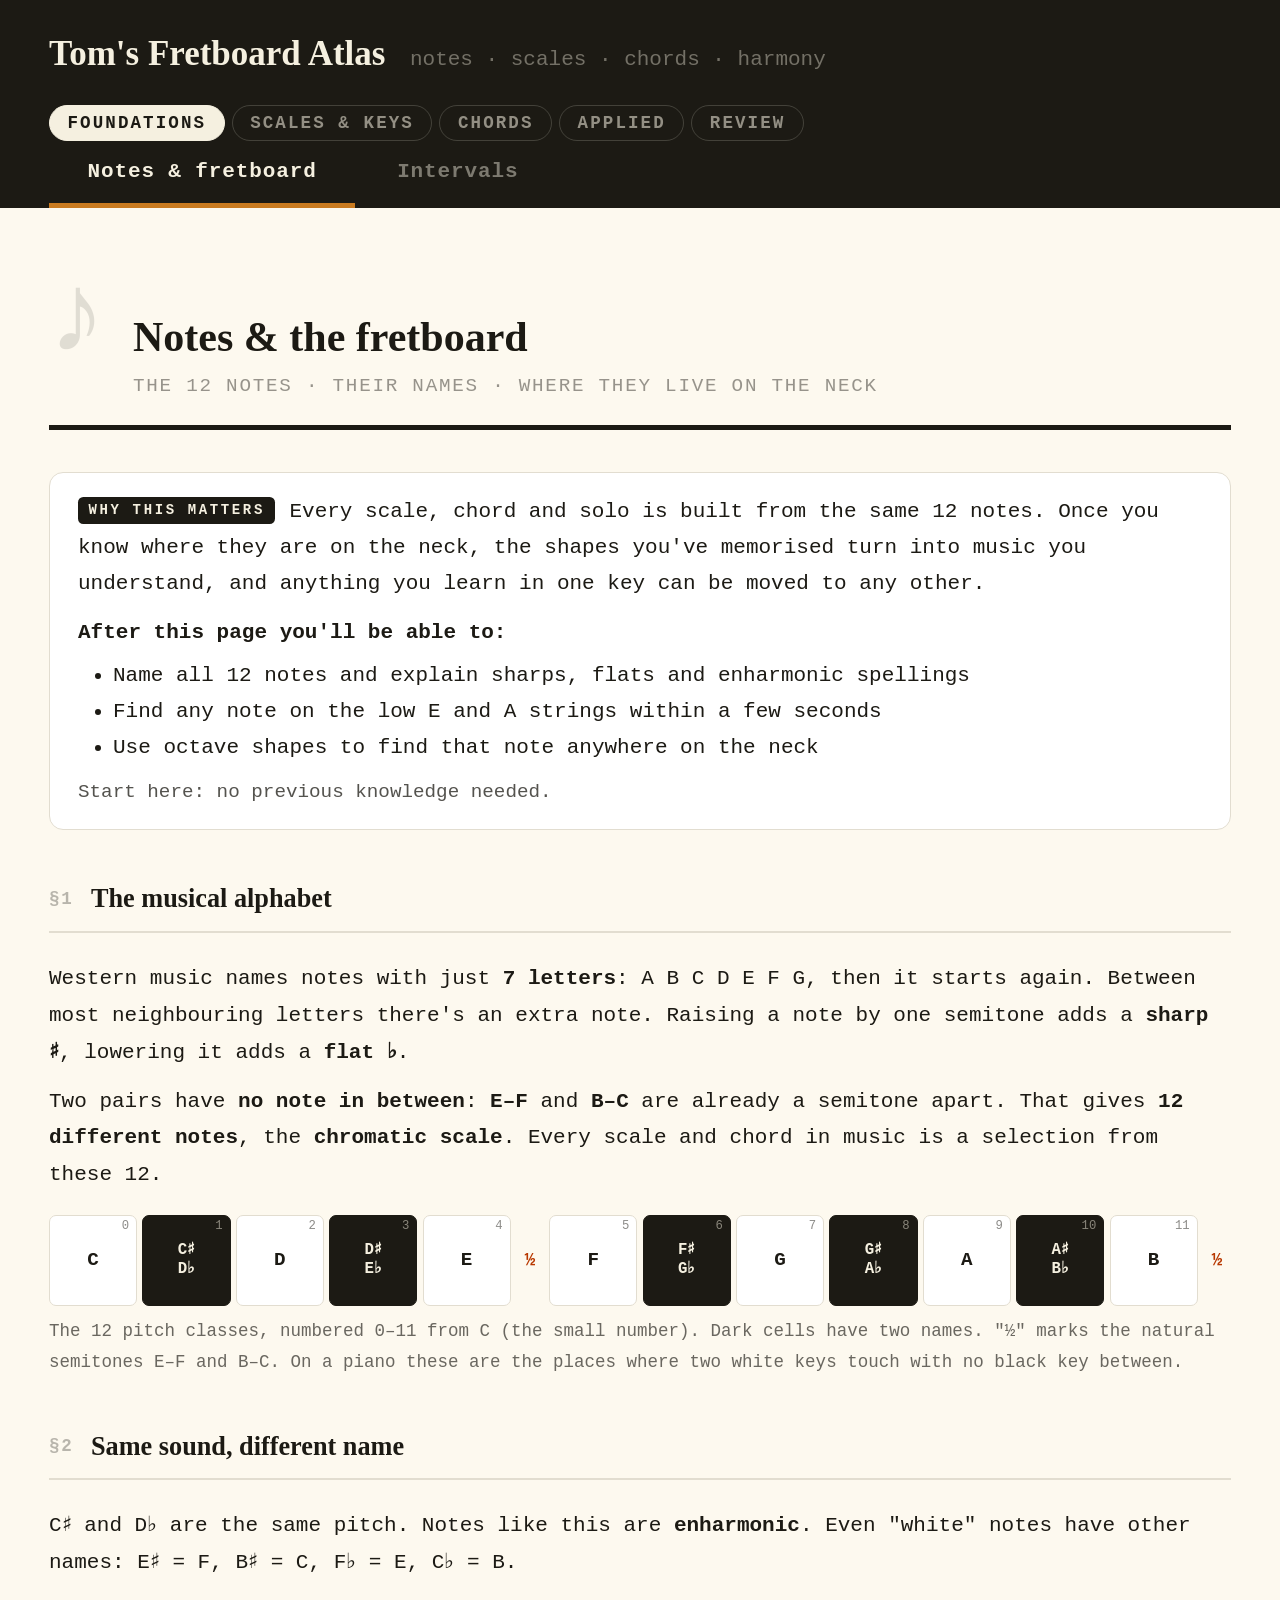
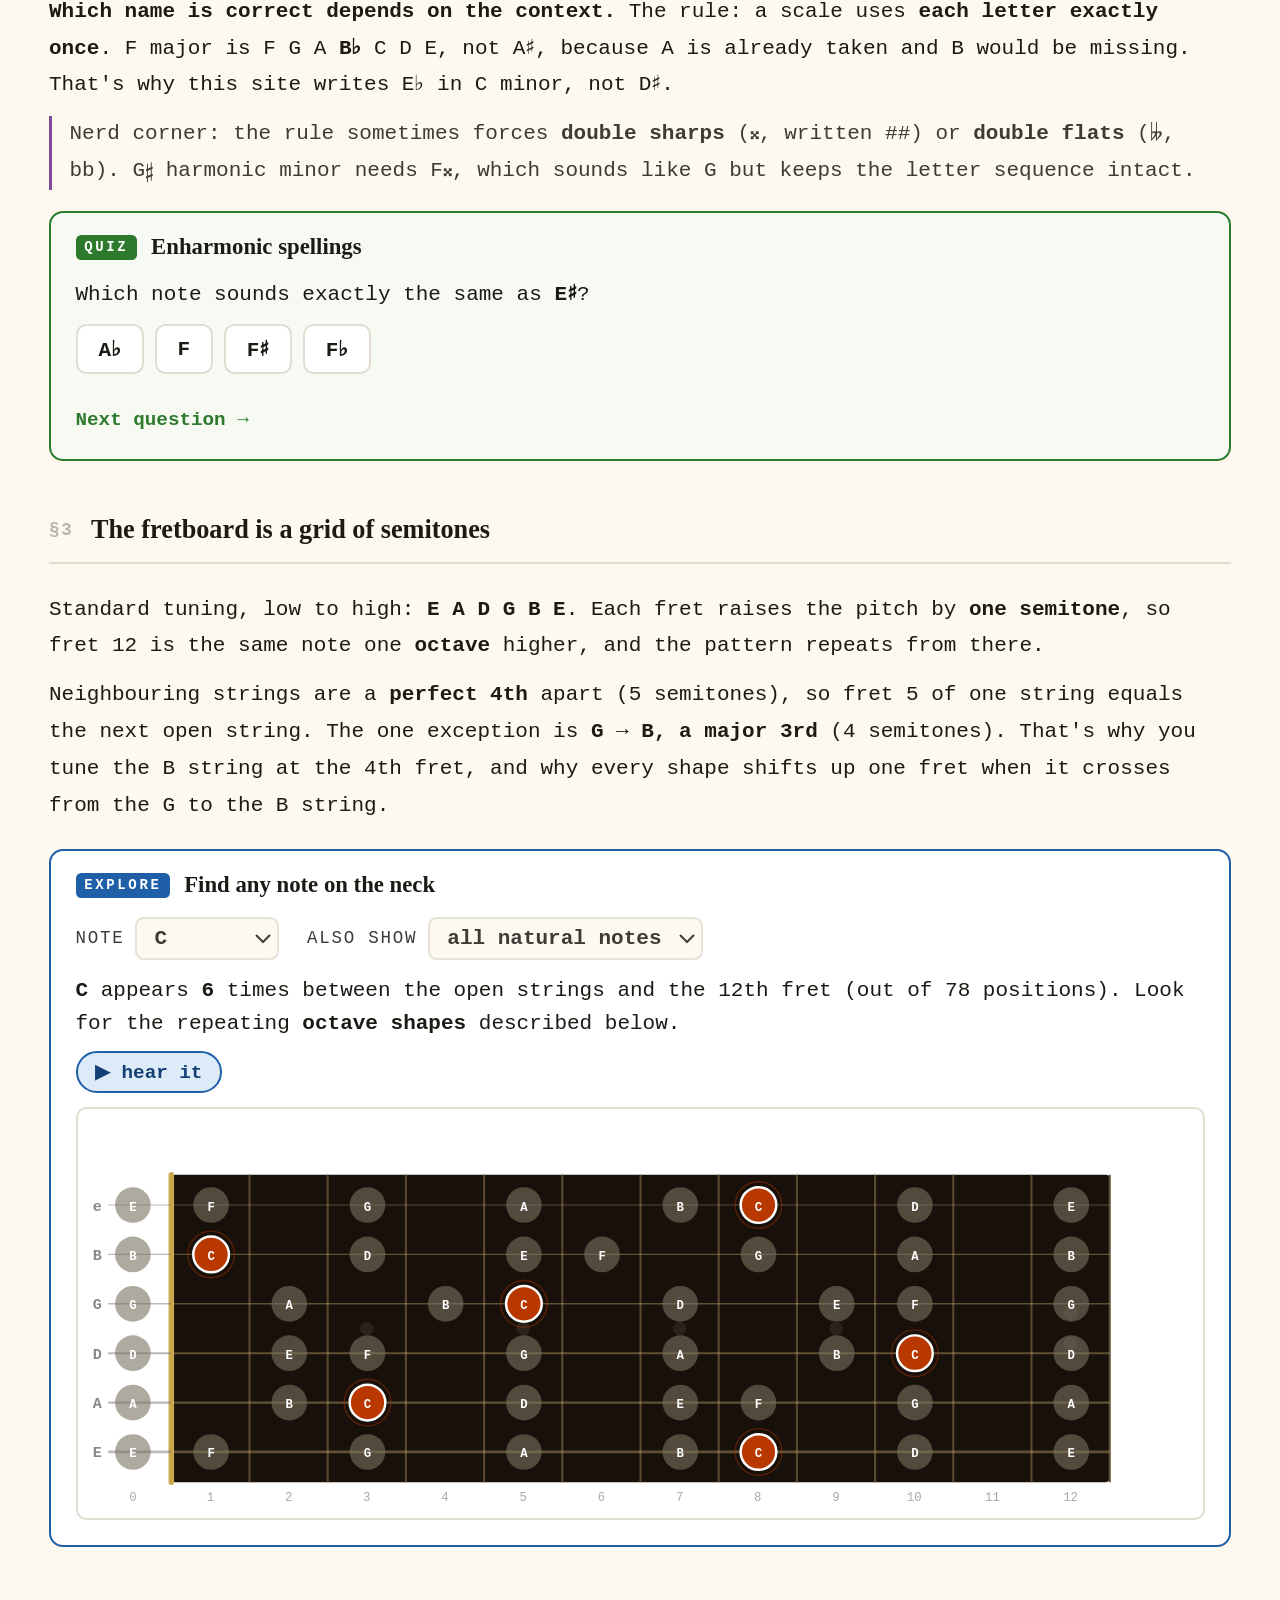
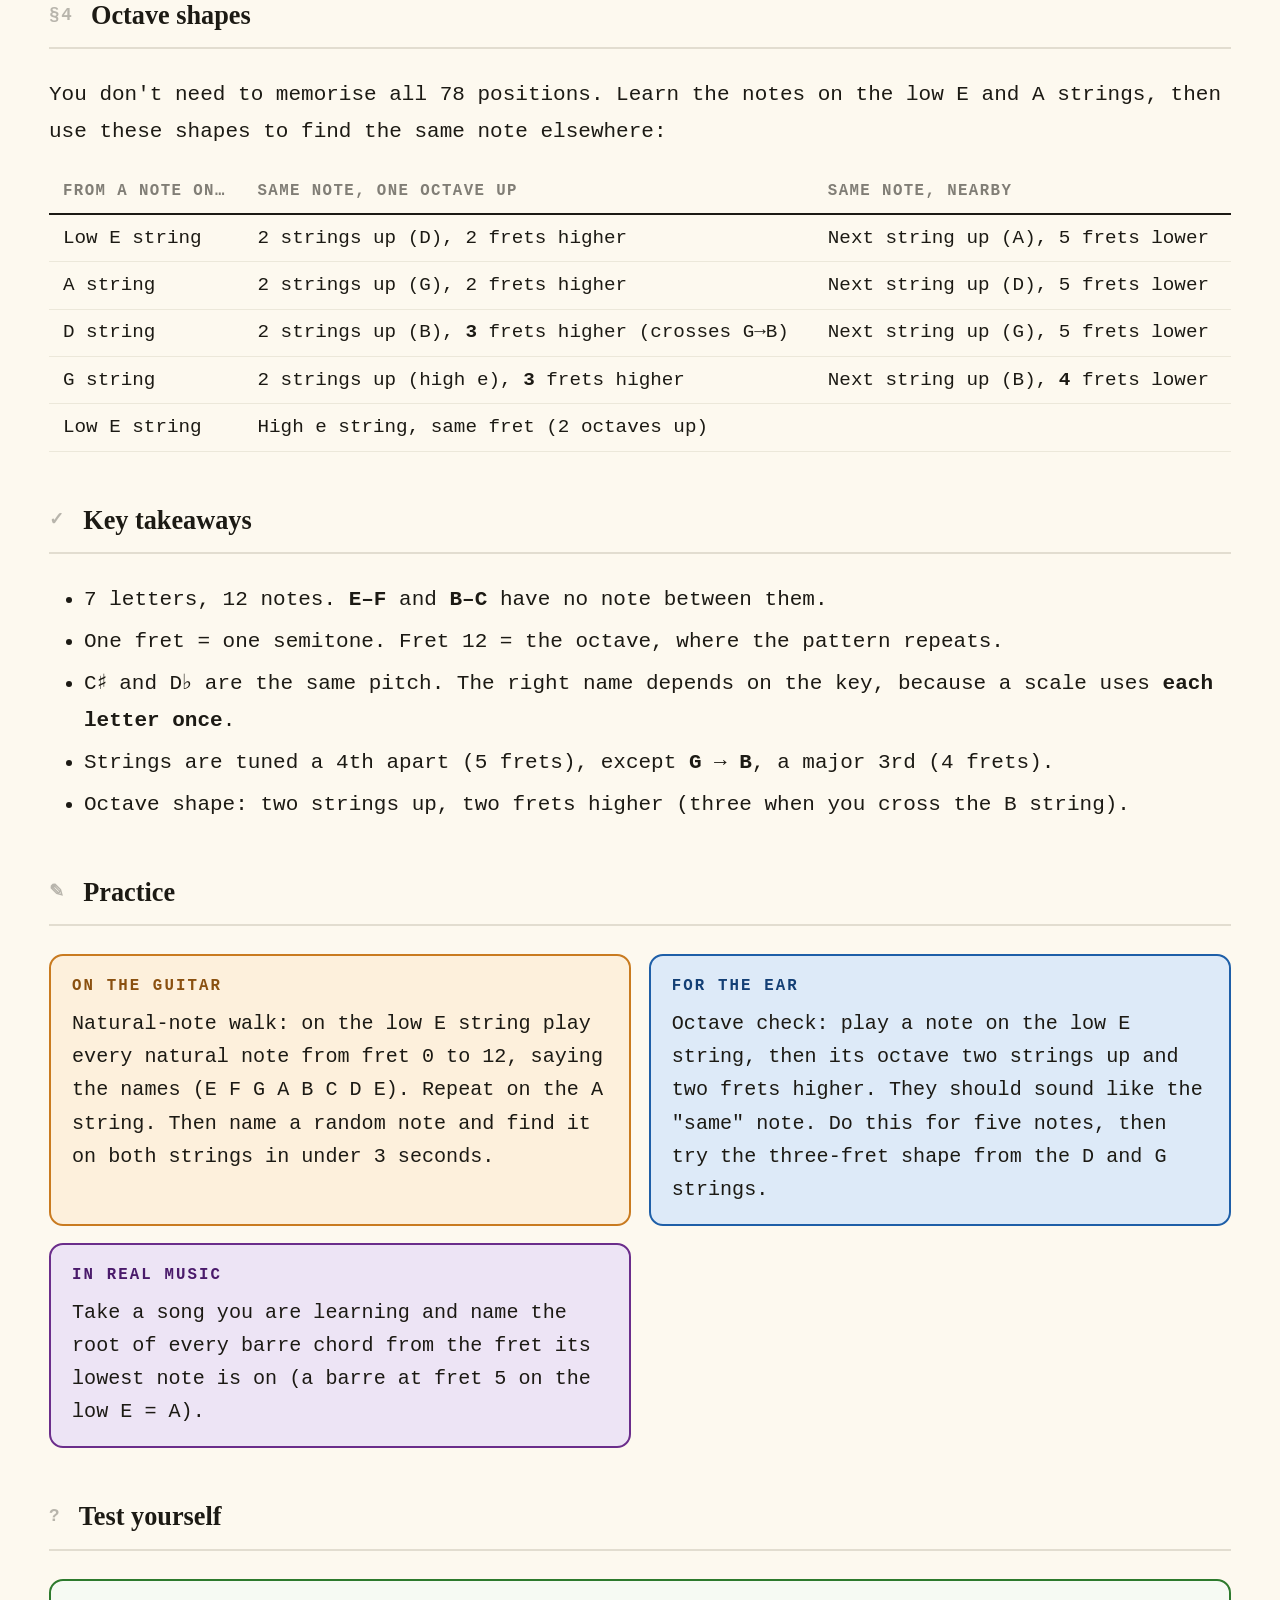
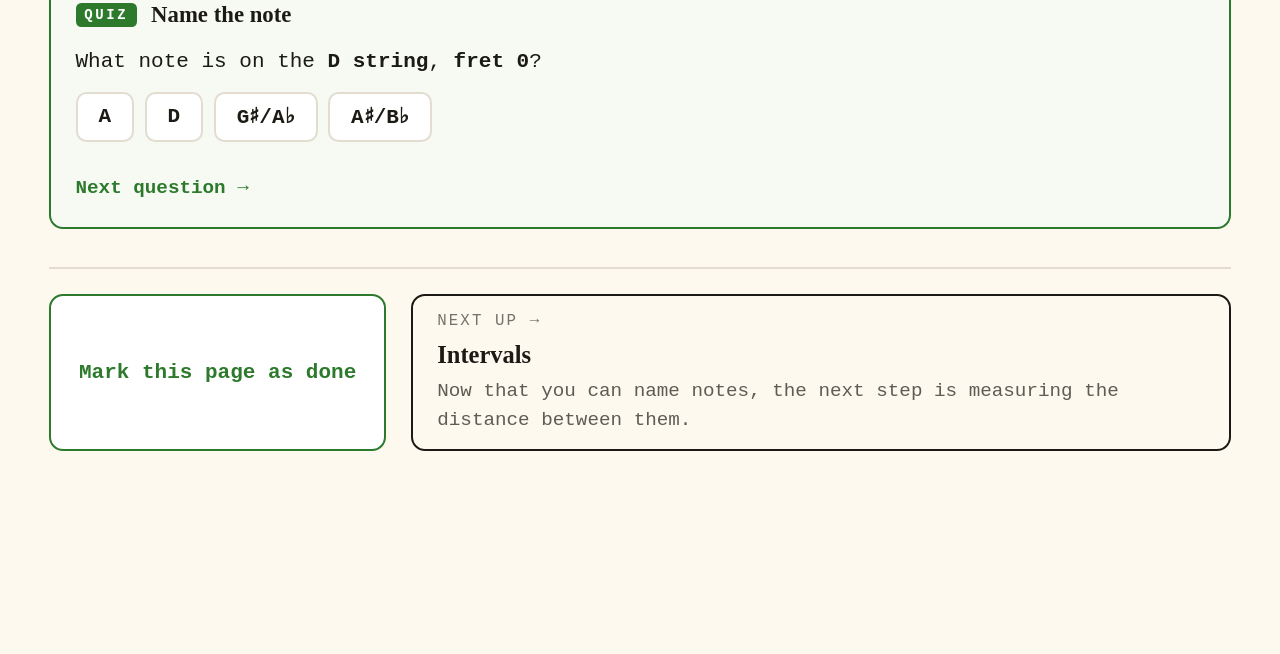
==== index.html @ a35d917b "Turn every page into a guided lesson with sound, practice and review - guide.js: each page opens wit" ====
<!DOCTYPE html>
<html lang="en">
<head>
<meta charset="UTF-8">
<meta name="viewport" content="width=device-width,initial-scale=1">
<title>Tom's Fretboard Atlas</title>
<!-- Bump ?v= on every change so browsers don't mix cached and new files -->
<link rel="stylesheet" href="styles.css?v=9">
</head>
<body>
<header class="site-header">
  <div class="header-top">
    <h1>Tom's Fretboard Atlas</h1>
    <span class="sub">notes · scales · chords · harmony</span>
  </div>
  <nav class="groups" id="groups"></nav>
  <nav class="tabs" id="tabs"></nav>
</header>
<div class="page" id="content"></div>

<script src="data.js?v=9"></script>
<script src="theory.js?v=9"></script>
<script src="learn.js?v=9"></script>
<script src="engine.js?v=9"></script>
<script src="audio.js?v=9"></script>
<script src="ui.js?v=9"></script>
<script src="guide.js?v=9"></script>
<script src="pages-foundations.js?v=9"></script>
<script src="pages-scales.js?v=9"></script>
<script src="pages-chords.js?v=9"></script>
<script src="review.js?v=9"></script>
<script src="app.js?v=9"></script>
</body>
</html>
---- styles.css ----
:root{
  --bg:#fdf9ef;--surface:#f7f2e3;--ink:#1c1a14;--ink2:#4a4639;
  --faint:#e2ddd0;--faint2:#ece8da;
  --pmaj:#c97b20;--pmaj-k:#8a5010;--pmaj-l:#fdf0dc;
  --pmin:#6b2d8b;--pmin-k:#4a1a6b;--pmin-l:#ede4f5;
  --pboth:#2d7a2d;
  --pblues:#1e5fa8;--pblues-k:#133f75;--pblues-l:#ddeaf8;
  --qmb:#dceaf7;--qmd:#9bbcd8;
  --qnb:#ede8f5;--qnd:#b9add4;
  --qdb:#fde8e8;--qdd:#d8a9a9;
}
*{box-sizing:border-box;margin:0;padding:0}
body{background:var(--bg);color:var(--ink);font-family:'Courier New',monospace;font-size:13px;line-height:1.5;zoom:1.75}
.site-header{background:var(--ink);color:#f5f0e0;padding:16px 28px 0;position:sticky;top:0;z-index:100}
.header-top{display:flex;align-items:baseline;gap:14px;margin-bottom:14px}
.site-header h1{font-family:Georgia,serif;font-size:20px;font-weight:700}
.site-header .sub{font-size:12px;opacity:0.4}
.tabs{display:flex;gap:2px;overflow-x:auto;scrollbar-width:none}
.tabs::-webkit-scrollbar{display:none}
.tab{background:none;border:none;color:rgba(245,240,224,0.45);font-family:'Courier New',monospace;font-size:12px;font-weight:700;letter-spacing:0.5px;padding:9px 22px 11px;cursor:pointer;border-bottom:3px solid transparent;transition:color 0.15s,border-color 0.15s;white-space:nowrap}
.tab:hover{color:rgba(245,240,224,0.8)}
.tab.active{color:#f5f0e0;border-bottom-color:#c97b20}
.page{max-width:960px;margin:0 auto;padding:0 28px 60px}

/* key section */
.key-section{margin-bottom:56px}
.key-banner{display:flex;align-items:baseline;gap:0;padding:28px 0 14px;border-bottom:3px solid var(--ink);margin-bottom:24px}
.key-letter{font-family:Georgia,serif;font-size:64px;font-weight:700;line-height:1;margin-right:16px;opacity:0.12;user-select:none}
.key-info{display:flex;flex-direction:column;gap:2px}
.key-name{font-family:Georgia,serif;font-size:24px;font-weight:700}
.key-sub{font-size:11px;opacity:0.45;letter-spacing:1px;text-transform:uppercase}

/* section headers */
.sh{display:flex;align-items:center;gap:10px;margin:28px 0 16px;padding-bottom:7px;border-bottom:1.5px solid var(--faint)}
.sh:first-of-type{margin-top:0}
.sn{font-size:10px;opacity:0.3;font-weight:700;letter-spacing:1px}
.st{font-family:Georgia,serif;font-size:15px;font-weight:700}
.sl{font-size:10px;letter-spacing:1.5px;text-transform:uppercase;opacity:0.42;margin-bottom:6px}
hr.dv{border:none;border-top:1px solid var(--faint);margin:18px 0}

/* scale row */
.srow{display:flex;align-items:center}
.sn2{width:54px;text-align:center}
.sn2 .dg{font-size:10px;color:#999;display:block;margin-bottom:2px}
.sn2 .nc{display:inline-flex;align-items:center;justify-content:center;width:36px;height:36px;border-radius:50%;font-size:12px;font-weight:700;border:2px solid var(--faint);background:var(--surface)}
.sc{flex:1;height:2px;background:var(--faint);position:relative;top:7px}
.irow{display:flex;margin-top:3px}
.ic{width:54px}.im{flex:1;text-align:center;font-size:10px;font-weight:700}
.im.t{color:#8b5e00}.im.s{color:#c44}

.qs{font-size:9px;opacity:0.6}

/* tertian */
.tt{width:100%;border-collapse:collapse;font-size:11px}
.tt th{font-size:9px;text-transform:uppercase;letter-spacing:1px;opacity:0.42;padding:3px 5px;text-align:center;border-bottom:1.5px solid var(--ink)}
.tt td{padding:4px 5px;text-align:center;border-bottom:1px solid var(--faint2);font-weight:700}
.tt .dc{font-size:9px;opacity:0.38;font-weight:400}.tt .rc{font-style:italic;font-size:9px;opacity:0.45;font-weight:400}
.tt .rm{background:rgba(26,82,145,0.06)}.tt .rn{background:rgba(92,45,139,0.04)}.tt .rd{background:rgba(139,26,26,0.04)}

/* cycle */
.cywrap{display:flex;justify-content:center;margin:4px 0}

/* chords */
.cgtitle{font-family:Georgia,serif;font-size:13px;font-weight:700;margin-bottom:8px;display:flex;align-items:center;gap:7px}
.cgtag{font-size:10px;opacity:0.42;font-style:italic}
.cpair{display:flex;gap:14px;flex-wrap:wrap}
.citem{text-align:center}
.citemsub{font-size:9px;opacity:0.36;margin-bottom:4px}

/* chord sheet: 7-column progression grid, scrolls sideways on narrow screens */
.prog-wrap{overflow-x:auto;padding-bottom:4px}
.prog-grid{display:grid;grid-template-columns:repeat(7,minmax(104px,1fr));gap:10px;min-width:778px}
.prog-empty{display:flex;align-items:center;justify-content:center;border:1px dashed var(--faint);border-radius:6px;font-size:9px;opacity:0.45;min-height:120px}
.prog-arrow{text-align:center;font-size:9px;opacity:0.45;min-height:14px}

/* pentatonic overlay — colours match PENT_COL in engine.js */
.pent-btns{display:flex;gap:10px;margin-bottom:12px;flex-wrap:wrap}
.pent-btn{display:flex;align-items:center;gap:8px;padding:8px 16px;border:2px solid var(--pc);background:var(--pl);border-radius:6px;cursor:pointer;font-family:'Courier New',monospace;font-size:12px;font-weight:700;color:var(--pk);transition:opacity 0.15s}
.pent-btn[aria-pressed="false"]{opacity:0.35}
.pent-legend{display:flex;gap:18px;margin-bottom:10px;font-size:11px;flex-wrap:wrap}
.pent-legend>span{display:flex;align-items:center;gap:5px}
.pent-btns .sw,.pent-legend .sw{display:inline-block;width:12px;height:12px;border-radius:50%;background:var(--pc)}
.pent-btn.maj,.pent-legend .maj{--pc:var(--pmaj);--pl:var(--pmaj-l);--pk:var(--pmaj-k)}
.pent-btn.min,.pent-legend .min{--pc:var(--pmin);--pl:var(--pmin-l);--pk:var(--pmin-k)}
.pent-btn.both,.pent-legend .both{--pc:var(--pboth)}
.pent-btn.blues,.pent-legend .blues{--pc:var(--pblues);--pl:var(--pblues-l);--pk:var(--pblues-k)}
.fb-wrap{border:1.5px solid var(--faint);border-radius:6px;overflow-x:auto}

/* comparison */
.ct{width:100%;border-collapse:collapse;font-size:11px}
.ct th{padding:5px 9px;text-align:left;border-bottom:1.5px solid var(--ink);font-size:9px;letter-spacing:0.5px;text-transform:uppercase;opacity:0.48}
.ct th:first-child{text-align:center;width:50px}
.ct td{padding:5px 9px;border-bottom:1px solid var(--faint2);vertical-align:middle}
.ct .cdeg{text-align:center;font-weight:700}
.insight{background:white;border-left:3px solid var(--ink);padding:10px 14px;border-radius:0 4px 4px 0;margin-top:12px}
.insight-t{font-weight:700;font-size:9px;letter-spacing:0.5px;text-transform:uppercase;opacity:0.42;margin-bottom:3px}
.insight-b{font-size:11px;opacity:0.68;line-height:1.7}
.legend{display:flex;gap:12px;flex-wrap:wrap;font-size:11px;padding-top:10px;border-top:1px solid var(--faint);margin-top:14px}
.li{display:flex;align-items:center;gap:3px}
.tir{display:flex;align-items:flex-start;margin-top:8px}
.tir .sp{flex:1}.tir .es{width:54px;flex-shrink:0}
.tri-slot{width:54px;flex-shrink:0;border:1.5px solid;border-radius:4px;padding:4px 2px 3px;text-align:center}
.tri-slot.maj{background:var(--qmb);border-color:var(--qmd)}.tri-slot.min{background:var(--qnb);border-color:var(--qnd)}.tri-slot.dim{background:var(--qdb);border-color:var(--qdd)}
.tri-slot .tn{font-size:10px;font-weight:700;margin-bottom:2px;line-height:1.2}
.tri-slot.maj .tn{color:#1a5291}.tri-slot.min .tn{color:#6b2d8b}.tri-slot.dim .tn{color:#8b1a1a}
.tri-slot .tns{font-size:8px;line-height:1.4;margin-bottom:2px}
.tri-slot .trm{font-size:8px;font-style:italic;opacity:0.5;border-top:1px solid rgba(0,0,0,0.09);padding-top:2px}
.tri-slot.maj .trm{color:#1a5291}.tri-slot.min .trm{color:#6b2d8b}.tri-slot.dim .trm{color:#8b1a1a}
.tick-row{display:flex;margin-top:0}
.tick{width:54px;flex-shrink:0;display:flex;justify-content:center}
.tick-line{width:1px;height:7px;background:var(--faint)}
.tick-sp{flex:1}
.theory-bottom{display:grid;grid-template-columns:1fr 190px;gap:22px;align-items:start;margin-top:4px}
@media(max-width:680px){.theory-bottom{grid-template-columns:1fr}}

/* "Learn" boxes next to each diagram on the Blues pages */
.learn{background:#fffdf6;border:1px solid var(--faint);border-left:3px solid var(--pmaj);border-radius:0 6px 6px 0;margin:10px 0 14px;max-width:760px}
.learn-h{padding:8px 12px 2px;font-family:Georgia,serif;font-size:12px;font-weight:700}
.learn-tag{display:inline-block;font-family:'Courier New',monospace;font-size:8px;letter-spacing:1.5px;text-transform:uppercase;background:var(--pmaj);color:white;border-radius:3px;padding:1px 5px;margin-right:8px;vertical-align:2px}
.learn-b{padding:0 14px 10px;font-size:11px;line-height:1.7;color:var(--ink2)}
.learn-b p{margin:6px 0}
.learn-b ul{margin:6px 0 6px 18px}
.learn-b code{background:var(--surface);padding:0 3px;border-radius:2px}
.learn-big{font-weight:700;letter-spacing:1px;color:var(--ink)}
.learn-try{background:var(--pmaj-l);border-radius:4px;padding:6px 10px}

/* scale + triad rows are fixed-width columns: scroll sideways inside the page if they don't fit */
.scale-wrap{overflow-x:auto}
.scale-inner{min-width:440px}

/* phones: smaller zoom, tighter gutters, header/tabs that fit */
@media(max-width:700px){
  body{zoom:1.2}
  .site-header{padding:12px 16px 0}
  .header-top{flex-wrap:wrap;gap:2px 10px;margin-bottom:8px}
  .site-header h1{font-size:18px}
  .tab{padding:8px 12px 10px}
  .page{padding:0 16px 48px}
  .key-letter{font-size:44px;margin-right:10px}
  .key-name{font-size:20px}
  .learn-b ul{margin-left:14px}
}

/* ── Navigation: group row + page row ───────────────────────────────────── */
.groups{display:flex;gap:4px;overflow-x:auto;scrollbar-width:none;margin-bottom:2px}
.groups::-webkit-scrollbar{display:none}
.group{background:none;border:1px solid rgba(245,240,224,0.18);color:rgba(245,240,224,0.55);font-family:'Courier New',monospace;font-size:10px;font-weight:700;letter-spacing:1.2px;text-transform:uppercase;padding:4px 10px;border-radius:12px;cursor:pointer;white-space:nowrap}
.group:hover{color:#f5f0e0}
.group.active{background:#f5f0e0;color:var(--ink);border-color:#f5f0e0}

/* ── Theory pages ───────────────────────────────────────────────────────── */
.prose{font-size:12px;line-height:1.75;max-width:780px;margin-bottom:12px}
.prose p{margin:7px 0}
.prose ul{margin:6px 0 6px 20px}
.prose li{margin:3px 0}
.prose .big,.big{font-weight:700;letter-spacing:1px;font-size:13px}
.prose .cap,.cap{font-size:10px;opacity:0.65;margin:6px 0}
.prose .nerd{border-left:2px solid var(--pmin);padding-left:10px;opacity:0.85}
.prose .callout{background:var(--pmin-l);border-radius:6px;padding:10px 14px}
.tbl-wrap{overflow-x:auto;margin:8px 0 16px}
table.ref{border-collapse:collapse;font-size:11px;min-width:100%}
table.ref th{text-align:left;font-size:9px;letter-spacing:0.8px;text-transform:uppercase;opacity:0.55;padding:5px 8px;border-bottom:1.5px solid var(--ink);white-space:nowrap}
table.ref td{padding:5px 8px;border-bottom:1px solid var(--faint2);vertical-align:top}
table.ref.vl tr.hot td{background:#fde8e0}
.chr-wrap{overflow-x:auto;margin:6px 0}
.chr-row{display:flex;gap:3px;min-width:560px}
.chr{flex:1;min-height:52px;border:1px solid var(--faint);border-radius:4px;background:white;display:flex;flex-direction:column;align-items:center;justify-content:center;font-size:11px;font-weight:700;text-align:center;line-height:1.2;position:relative}
.chr.blk{background:var(--ink);color:#f5f0e0;font-size:9px;border-color:var(--ink)}
.chr-pc{position:absolute;top:2px;right:4px;font-size:7px;font-weight:400;opacity:0.5}
.chr-gap{width:16px;display:flex;align-items:center;justify-content:center;font-size:10px;font-weight:700;color:#b83800}
.chips{display:flex;flex-wrap:wrap;gap:6px;margin:10px 0 4px}
.chip{display:flex;flex-direction:column;align-items:center;gap:2px}
.chip-n{display:inline-flex;align-items:center;justify-content:center;min-width:38px;height:38px;padding:0 6px;border-radius:19px;border:2px solid var(--faint);background:white;font-weight:700;font-size:12px}
.chip.hl .chip-n{box-shadow:0 0 0 3px #fde0cf}
.chip-u{font-size:9px;opacity:0.6}
.steps{display:flex;gap:6px;margin:2px 0 12px;padding-left:22px;flex-wrap:wrap}
.step{font-size:9px;font-weight:700;min-width:38px;text-align:center}
.step.w{color:#8b5e00}.step.h{color:#c44}.step.x{color:#6b2d8b}

/* explorers */
.explorer{border:1.5px solid var(--pblues);border-radius:8px;background:white;padding:10px 14px 14px;margin:14px 0 18px}
.ex-h{font-family:Georgia,serif;font-weight:700;font-size:13px;margin-bottom:8px}
.ex-tag{background:var(--pblues)}
.ex-ctls{display:flex;flex-wrap:wrap;gap:8px 16px;margin-bottom:8px}
.ctl{display:flex;align-items:center;gap:6px;font-size:10px;text-transform:uppercase;letter-spacing:1px;opacity:0.85}
.ctl select{font-family:'Courier New',monospace;font-size:12px;font-weight:700;padding:4px 6px;border:1.5px solid var(--faint);border-radius:5px;background:var(--bg);color:var(--ink)}
.ex-sum{font-size:12px;margin:6px 0 4px;line-height:1.6}
.ex-list{font-size:11px;line-height:1.7;margin:6px 0 8px 18px}
.ex-out .fb-wrap{margin-top:6px}
.dim{opacity:0.5;font-size:10px}
.cb-row{display:flex;flex-wrap:wrap;gap:18px;align-items:flex-start;margin:6px 0}
.cb-text{flex:1;min-width:220px;font-size:11px}
.func{text-align:center;font-size:9px;font-weight:700;letter-spacing:0.8px;text-transform:uppercase}
.arrow-big{align-self:center;font-size:26px;opacity:0.35}
.prog-seq{display:flex;flex-wrap:wrap;gap:6px;margin:8px 0 12px}
.ps{display:flex;flex-direction:column;align-items:center;border:1px solid var(--faint);border-radius:6px;padding:4px 10px;background:var(--bg);font-size:12px}
.ps span{font-size:9px;opacity:0.6;font-style:italic}
.cof-row{display:flex;flex-wrap:wrap;gap:18px;align-items:center}
.cof-wrap{flex:0 0 auto;width:min(340px,100%)}
.cof{width:100%;display:block}
.cof-info{flex:1;min-width:220px;font-size:11px;line-height:1.7}

/* quizzes */
.quiz{border:1.5px solid var(--pboth);border-radius:8px;padding:10px 14px 12px;margin:12px 0 16px;background:#f6faf3;max-width:780px}
.quiz-h{font-family:Georgia,serif;font-weight:700;font-size:13px;display:flex;align-items:center;gap:0}
.quiz-tag{background:var(--pboth)}
.quiz-score{margin-left:auto;font-family:'Courier New',monospace;font-size:11px;opacity:0.6}
.quiz-q{font-size:12px;margin:8px 0}
.quiz-opts{display:flex;flex-wrap:wrap;gap:6px}
.quiz-opt{font-family:'Courier New',monospace;font-size:12px;font-weight:700;padding:6px 12px;border:1.5px solid var(--faint);border-radius:6px;background:white;color:var(--ink);cursor:pointer}
.quiz-opt:hover:not(:disabled){border-color:var(--pboth)}
.quiz-opt.right{background:#dff0d8;border-color:var(--pboth)}
.quiz-opt.wrong{background:#f8dcd6;border-color:#c44}
.quiz-opt:disabled{cursor:default}
.quiz-fb{font-size:11px;margin:8px 0 4px;line-height:1.6;min-height:4px}
.quiz-next{font-family:'Courier New',monospace;font-size:11px;font-weight:700;border:none;background:none;color:var(--pboth);cursor:pointer;padding:4px 0}
@media(max-width:700px){.prose{font-size:11.5px}.explorer,.quiz{padding:10px}}
.ctl{min-width:0;max-width:100%}
.ctl select{min-width:0;max-width:100%}
@media(max-width:700px){.ctl{width:100%}.ctl select{flex:1}}

/* ── Sound ──────────────────────────────────────────────────────────────── */
.listen{display:flex;flex-wrap:wrap;gap:6px;margin:6px 0 8px}
.play{font-family:'Courier New',monospace;font-size:11px;font-weight:700;padding:4px 10px;border:1.5px solid var(--pblues);border-radius:14px;background:var(--pblues-l);color:var(--pblues-k);cursor:pointer;white-space:nowrap}
.play:hover{background:var(--pblues);color:white}
table.ref td .play{padding:2px 8px}
.quiz-q .play{margin:0 2px;vertical-align:1px}
.cd{display:flex;flex-direction:column;align-items:center;gap:2px}
.cd .play{padding:2px 10px;font-size:10px}

/* ── Guided path: intro, takeaways, practice, next ─────────────────────── */
.guide-intro{border:1px solid var(--faint);border-radius:8px;background:white;padding:12px 16px;margin:0 0 20px;max-width:820px;font-size:12px;line-height:1.7}
.gi-why{margin-bottom:8px}
.gi-tag,.from{display:inline-block;font-family:'Courier New',monospace;font-size:8px;font-weight:700;letter-spacing:1.5px;text-transform:uppercase;background:var(--ink);color:#f5f0e0;border-radius:3px;padding:1px 6px;margin-right:8px;vertical-align:2px}
.gi-goals ul{margin:4px 0 4px 20px}
.gi-builds{font-size:11px;opacity:0.75;margin-top:6px}
.guide-intro a,.from a{color:inherit}
.from{display:table;margin-bottom:6px;background:var(--faint);color:var(--ink)}
.takeaways{font-size:12px;line-height:1.75;max-width:780px;margin:0 0 6px 20px}
.takeaways li{margin:3px 0}
.practice{display:grid;grid-template-columns:repeat(auto-fit,minmax(220px,1fr));gap:10px;margin:4px 0 8px}
.pr{border-radius:8px;padding:10px 12px;font-size:11.5px;line-height:1.65;border:1.5px solid}
.pr-h{font-weight:700;font-size:9px;letter-spacing:1.2px;text-transform:uppercase;margin-bottom:4px}
.pr-guitar{background:var(--pmaj-l);border-color:var(--pmaj)} .pr-guitar .pr-h{color:var(--pmaj-k)}
.pr-ear{background:var(--pblues-l);border-color:var(--pblues)} .pr-ear .pr-h{color:var(--pblues-k)}
.pr-music{background:var(--pmin-l);border-color:var(--pmin)} .pr-music .pr-h{color:var(--pmin-k)}
.guide-end{display:flex;flex-wrap:wrap;gap:14px;align-items:stretch;margin:22px 0 8px;padding-top:14px;border-top:1.5px solid var(--faint)}
.done-btn,.reset-btn{font-family:'Courier New',monospace;font-size:12px;font-weight:700;padding:10px 16px;border:1.5px solid var(--pboth);border-radius:8px;background:white;color:var(--pboth);cursor:pointer}
.done-btn.is-done{background:var(--pboth);color:white}
.reset-btn{border-color:#c44;color:#c44;padding:5px 10px;font-size:10px}
.next-link{flex:1;min-width:220px;display:flex;flex-direction:column;gap:2px;text-decoration:none;color:var(--ink);border:1.5px solid var(--ink);border-radius:8px;padding:8px 14px}
.next-link span{font-size:9px;letter-spacing:1.2px;text-transform:uppercase;opacity:0.6}
.next-link b{font-family:Georgia,serif;font-size:14px}
.next-link small{font-size:11px;opacity:0.7}
.next-link:hover{background:var(--surface)}
.gcount{font-size:9px;opacity:0.75;margin-left:4px}
.tick{color:var(--pboth)}
.tab.active .tick{color:#9fd49f}
.bar{display:inline-block;width:70px;height:7px;background:var(--faint);border-radius:4px;vertical-align:1px;margin-right:4px;overflow:hidden}
.bar span{display:block;height:100%}
table.ref a,.ex-sum a,.prose a{color:var(--ink);text-decoration-color:var(--faint)}
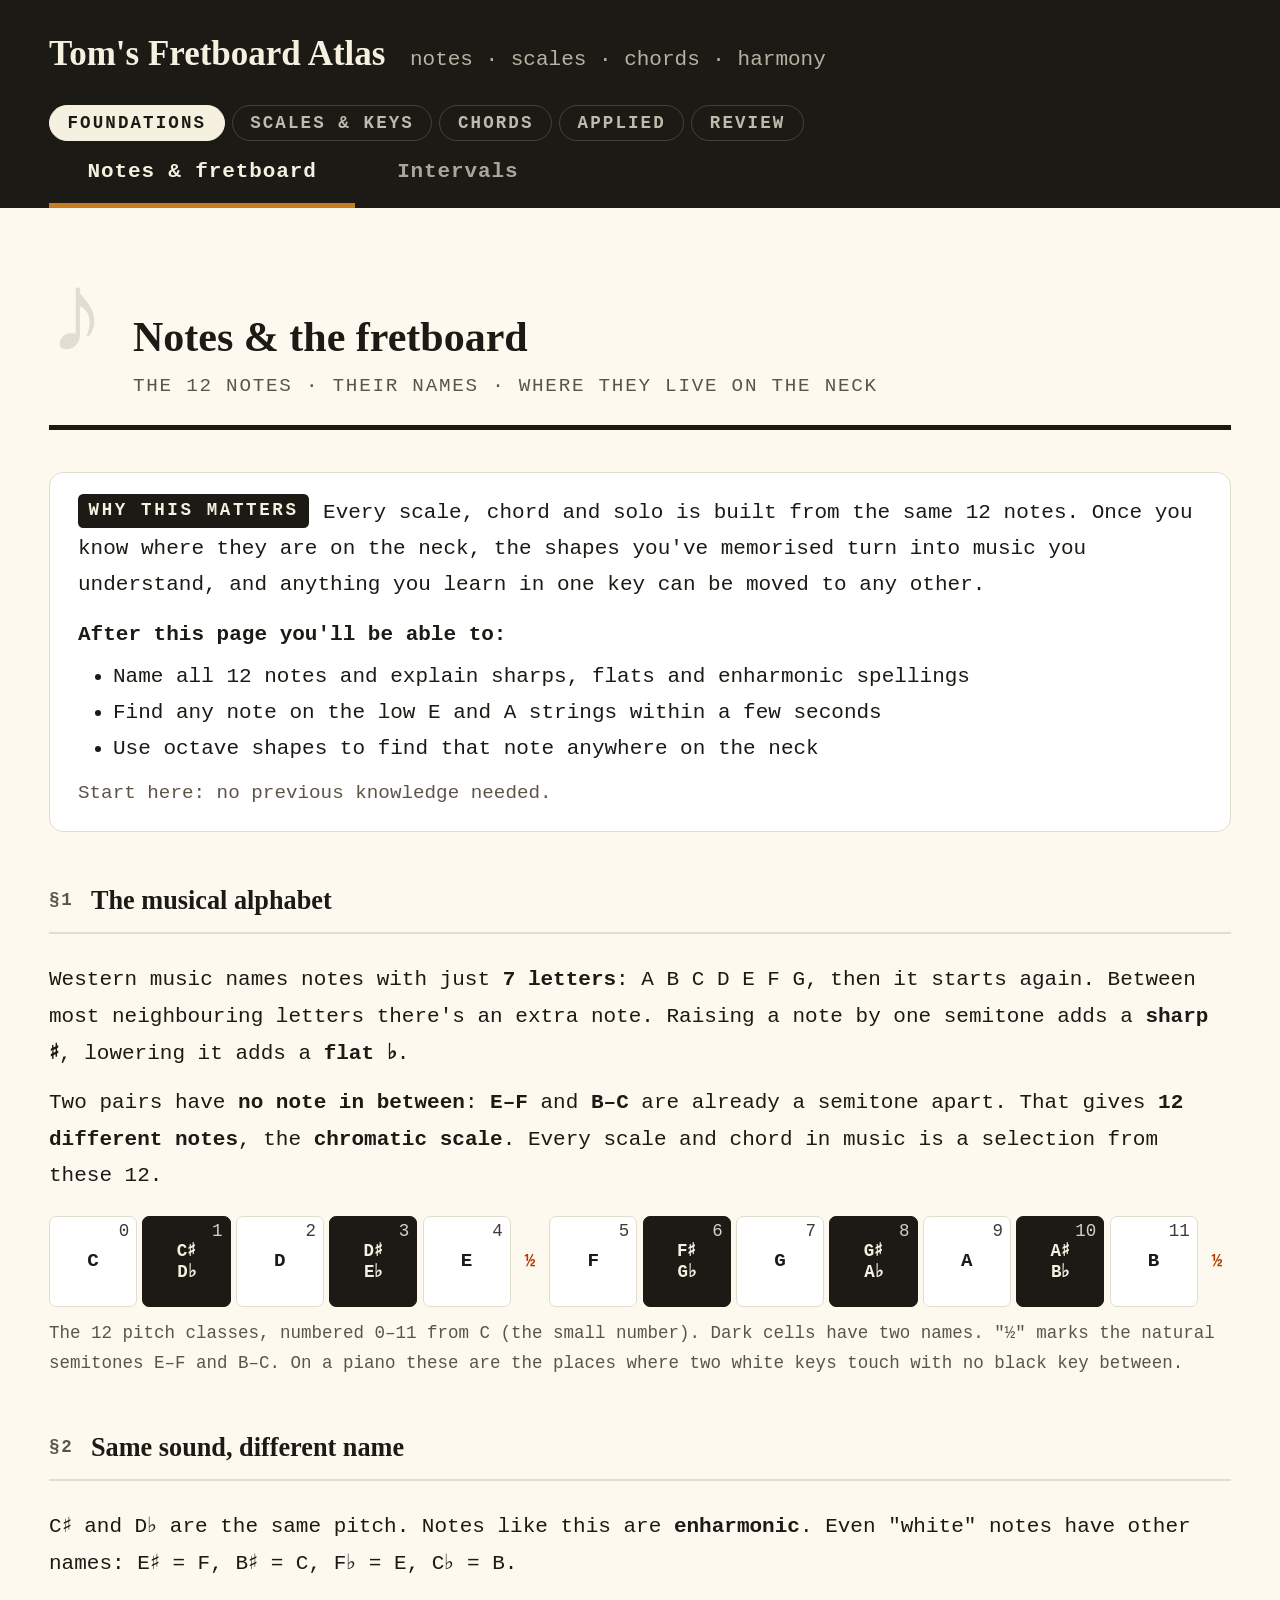
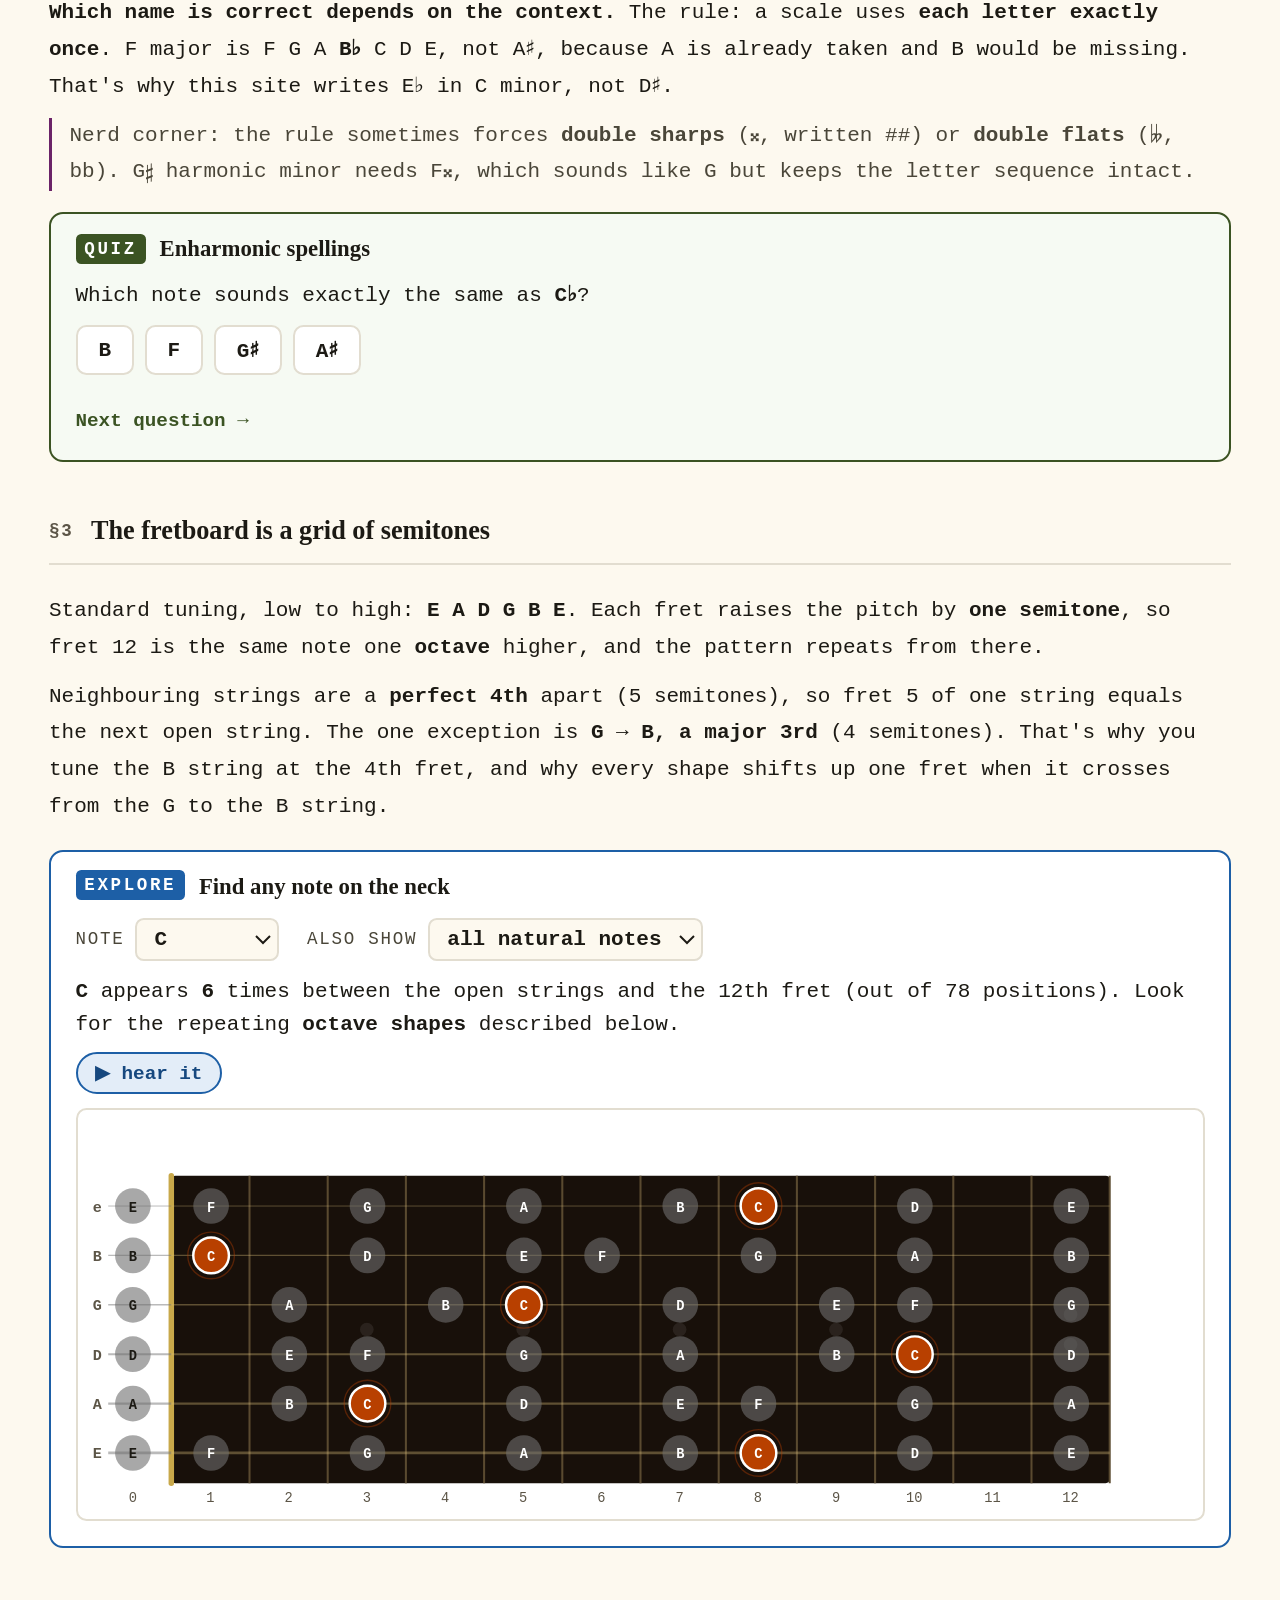
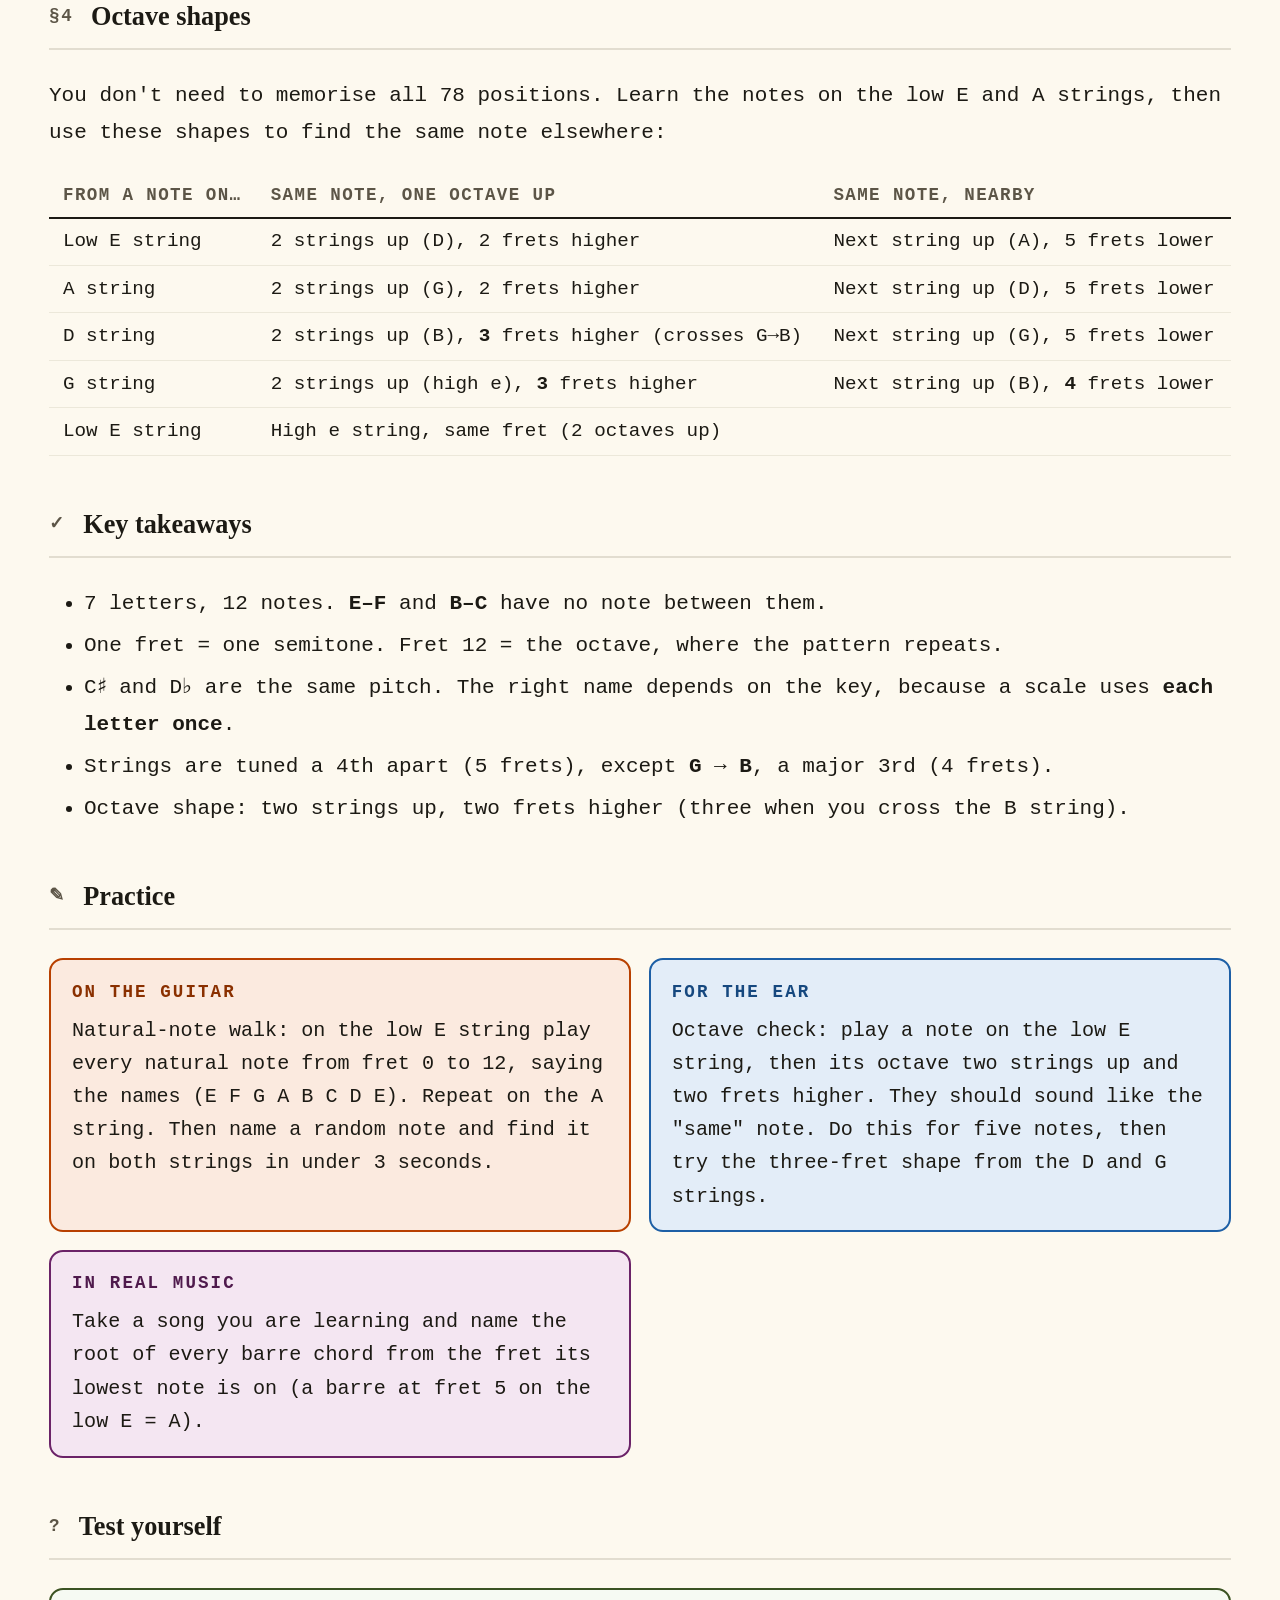
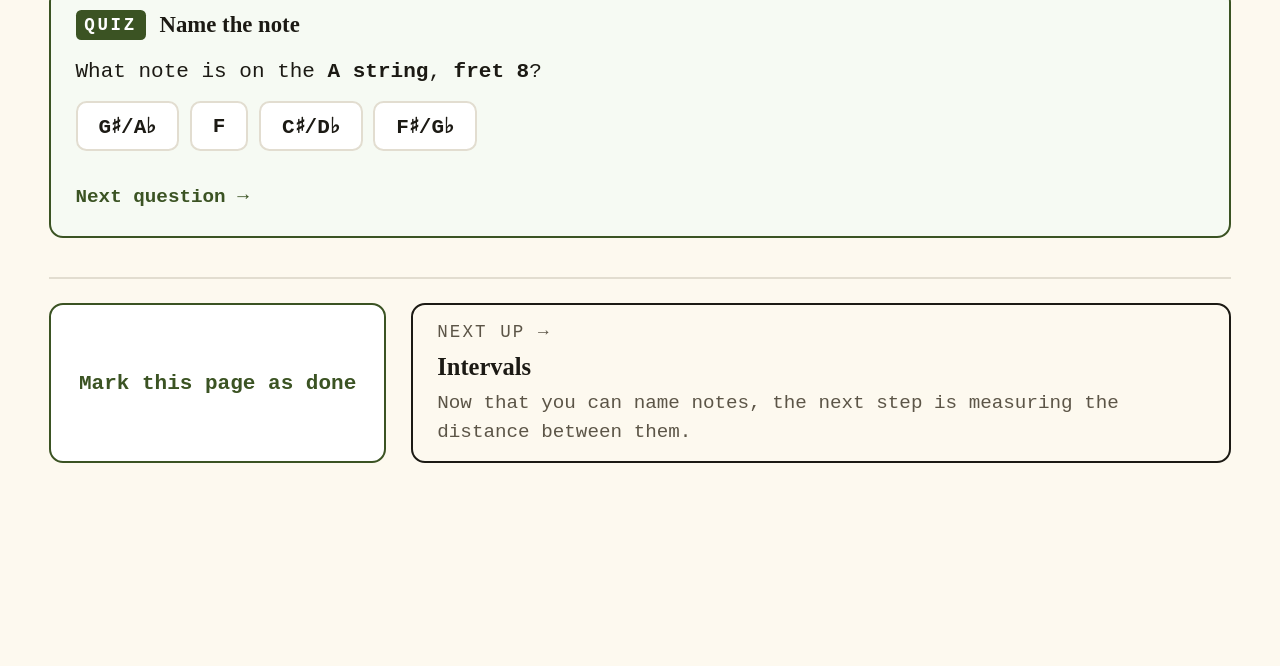
==== commit 209d58ef: "Make every page legible: contrast, text size and colour-blind-safe colours - One palette in data.js " ====
--- a/index.html
+++ b/index.html
@@ -5,7 +5,7 @@
 <meta name="viewport" content="width=device-width,initial-scale=1">
 <title>Tom's Fretboard Atlas</title>
 <!-- Bump ?v= on every change so browsers don't mix cached and new files -->
-<link rel="stylesheet" href="styles.css?v=9">
+<link rel="stylesheet" href="styles.css?v=10">
 </head>
 <body>
 <header class="site-header">
@@ -18,17 +18,17 @@
 </header>
 <div class="page" id="content"></div>
 
-<script src="data.js?v=9"></script>
-<script src="theory.js?v=9"></script>
-<script src="learn.js?v=9"></script>
-<script src="engine.js?v=9"></script>
-<script src="audio.js?v=9"></script>
-<script src="ui.js?v=9"></script>
-<script src="guide.js?v=9"></script>
-<script src="pages-foundations.js?v=9"></script>
-<script src="pages-scales.js?v=9"></script>
-<script src="pages-chords.js?v=9"></script>
-<script src="review.js?v=9"></script>
-<script src="app.js?v=9"></script>
+<script src="data.js?v=10"></script>
+<script src="theory.js?v=10"></script>
+<script src="learn.js?v=10"></script>
+<script src="engine.js?v=10"></script>
+<script src="audio.js?v=10"></script>
+<script src="ui.js?v=10"></script>
+<script src="guide.js?v=10"></script>
+<script src="pages-foundations.js?v=10"></script>
+<script src="pages-scales.js?v=10"></script>
+<script src="pages-chords.js?v=10"></script>
+<script src="review.js?v=10"></script>
+<script src="app.js?v=10"></script>
 </body>
 </html>
--- a/styles.css
+++ b/styles.css
@@ -1,23 +1,24 @@
 :root{
   --bg:#fdf9ef;--surface:#f7f2e3;--ink:#1c1a14;--ink2:#4a4639;
   --faint:#e2ddd0;--faint2:#ece8da;
-  --pmaj:#c97b20;--pmaj-k:#8a5010;--pmaj-l:#fdf0dc;
-  --pmin:#6b2d8b;--pmin-k:#4a1a6b;--pmin-l:#ede4f5;
-  --pboth:#2d7a2d;
-  --pblues:#1e5fa8;--pblues-k:#133f75;--pblues-l:#ddeaf8;
-  --qmb:#dceaf7;--qmd:#9bbcd8;
-  --qnb:#ede8f5;--qnd:#b9add4;
-  --qdb:#fde8e8;--qdd:#d8a9a9;
+  --pmaj:#b84000;--pmaj-k:#8a3000;--pmaj-l:#fbeadf;
+  --pmin:#6b2368;--pmin-k:#4f1a4d;--pmin-l:#f4e6f2;
+  --pboth:#3b5323;
+  --pblues:#1d5fa6;--pblues-k:#16487f;--pblues-l:#e3edf8;
+  --mute:#5c5547;
+  --qmb:#f1f6fb;--qmd:#9bbcd8;
+  --qnb:#f8f4fa;--qnd:#b9add4;
+  --qdb:#fdf5f3;--qdd:#d8a9a9;
 }
 *{box-sizing:border-box;margin:0;padding:0}
 body{background:var(--bg);color:var(--ink);font-family:'Courier New',monospace;font-size:13px;line-height:1.5;zoom:1.75}
 .site-header{background:var(--ink);color:#f5f0e0;padding:16px 28px 0;position:sticky;top:0;z-index:100}
 .header-top{display:flex;align-items:baseline;gap:14px;margin-bottom:14px}
 .site-header h1{font-family:Georgia,serif;font-size:20px;font-weight:700}
-.site-header .sub{font-size:12px;opacity:0.4}
+.site-header .sub{font-size:12px;color:#b9b2a2}
 .tabs{display:flex;gap:2px;overflow-x:auto;scrollbar-width:none}
 .tabs::-webkit-scrollbar{display:none}
-.tab{background:none;border:none;color:rgba(245,240,224,0.45);font-family:'Courier New',monospace;font-size:12px;font-weight:700;letter-spacing:0.5px;padding:9px 22px 11px;cursor:pointer;border-bottom:3px solid transparent;transition:color 0.15s,border-color 0.15s;white-space:nowrap}
+.tab{background:none;border:none;color:rgba(245,240,224,0.66);font-family:'Courier New',monospace;font-size:12px;font-weight:700;letter-spacing:0.5px;padding:9px 22px 11px;cursor:pointer;border-bottom:3px solid transparent;transition:color 0.15s,border-color 0.15s;white-space:nowrap}
 .tab:hover{color:rgba(245,240,224,0.8)}
 .tab.active{color:#f5f0e0;border-bottom-color:#c97b20}
 .page{max-width:960px;margin:0 auto;padding:0 28px 60px}
@@ -28,33 +29,33 @@
 .key-letter{font-family:Georgia,serif;font-size:64px;font-weight:700;line-height:1;margin-right:16px;opacity:0.12;user-select:none}
 .key-info{display:flex;flex-direction:column;gap:2px}
 .key-name{font-family:Georgia,serif;font-size:24px;font-weight:700}
-.key-sub{font-size:11px;opacity:0.45;letter-spacing:1px;text-transform:uppercase}
+.key-sub{font-size:11px;color:var(--mute);letter-spacing:1px;text-transform:uppercase}
 
 /* section headers */
 .sh{display:flex;align-items:center;gap:10px;margin:28px 0 16px;padding-bottom:7px;border-bottom:1.5px solid var(--faint)}
 .sh:first-of-type{margin-top:0}
-.sn{font-size:10px;opacity:0.3;font-weight:700;letter-spacing:1px}
+.sn{font-size:10px;color:var(--mute);font-weight:700;letter-spacing:1px}
 .st{font-family:Georgia,serif;font-size:15px;font-weight:700}
-.sl{font-size:10px;letter-spacing:1.5px;text-transform:uppercase;opacity:0.42;margin-bottom:6px}
+.sl{font-size:10px;letter-spacing:1.5px;text-transform:uppercase;color:var(--mute);margin-bottom:6px}
 hr.dv{border:none;border-top:1px solid var(--faint);margin:18px 0}
 
 /* scale row */
 .srow{display:flex;align-items:center}
 .sn2{width:54px;text-align:center}
-.sn2 .dg{font-size:10px;color:#999;display:block;margin-bottom:2px}
+.sn2 .dg{font-size:10px;color:var(--mute);display:block;margin-bottom:2px}
 .sn2 .nc{display:inline-flex;align-items:center;justify-content:center;width:36px;height:36px;border-radius:50%;font-size:12px;font-weight:700;border:2px solid var(--faint);background:var(--surface)}
 .sc{flex:1;height:2px;background:var(--faint);position:relative;top:7px}
 .irow{display:flex;margin-top:3px}
 .ic{width:54px}.im{flex:1;text-align:center;font-size:10px;font-weight:700}
-.im.t{color:#8b5e00}.im.s{color:#c44}
-
-.qs{font-size:9px;opacity:0.6}
+.im.t{color:var(--mute)}.im.s{color:#b8341c}
+
+.qs{font-size:10px;color:var(--mute)}
 
 /* tertian */
 .tt{width:100%;border-collapse:collapse;font-size:11px}
-.tt th{font-size:9px;text-transform:uppercase;letter-spacing:1px;opacity:0.42;padding:3px 5px;text-align:center;border-bottom:1.5px solid var(--ink)}
+.tt th{font-size:10px;text-transform:uppercase;letter-spacing:1px;color:var(--mute);padding:3px 5px;text-align:center;border-bottom:1.5px solid var(--ink)}
 .tt td{padding:4px 5px;text-align:center;border-bottom:1px solid var(--faint2);font-weight:700}
-.tt .dc{font-size:9px;opacity:0.38;font-weight:400}.tt .rc{font-style:italic;font-size:9px;opacity:0.45;font-weight:400}
+.tt .dc{font-size:10px;color:var(--mute);font-weight:400}.tt .rc{font-style:italic;font-size:10px;color:var(--mute);font-weight:400}
 .tt .rm{background:rgba(26,82,145,0.06)}.tt .rn{background:rgba(92,45,139,0.04)}.tt .rd{background:rgba(139,26,26,0.04)}
 
 /* cycle */
@@ -62,21 +63,24 @@
 
 /* chords */
 .cgtitle{font-family:Georgia,serif;font-size:13px;font-weight:700;margin-bottom:8px;display:flex;align-items:center;gap:7px}
-.cgtag{font-size:10px;opacity:0.42;font-style:italic}
+.cgtag{font-size:10px;color:var(--mute);font-style:italic}
 .cpair{display:flex;gap:14px;flex-wrap:wrap}
 .citem{text-align:center}
-.citemsub{font-size:9px;opacity:0.36;margin-bottom:4px}
+.citemsub{font-size:10px;color:var(--mute);margin-bottom:4px}
 
 /* chord sheet: 7-column progression grid, scrolls sideways on narrow screens */
 .prog-wrap{overflow-x:auto;padding-bottom:4px}
 .prog-grid{display:grid;grid-template-columns:repeat(7,minmax(104px,1fr));gap:10px;min-width:778px}
-.prog-empty{display:flex;align-items:center;justify-content:center;border:1px dashed var(--faint);border-radius:6px;font-size:9px;opacity:0.45;min-height:120px}
-.prog-arrow{text-align:center;font-size:9px;opacity:0.45;min-height:14px}
+.prog-empty{display:flex;align-items:center;justify-content:center;border:1px dashed var(--faint);border-radius:6px;font-size:10px;color:var(--mute);min-height:120px}
+.prog-arrow{text-align:center;font-size:10px;color:var(--mute);min-height:14px}
 
 /* pentatonic overlay — colours match PENT_COL in engine.js */
 .pent-btns{display:flex;gap:10px;margin-bottom:12px;flex-wrap:wrap}
 .pent-btn{display:flex;align-items:center;gap:8px;padding:8px 16px;border:2px solid var(--pc);background:var(--pl);border-radius:6px;cursor:pointer;font-family:'Courier New',monospace;font-size:12px;font-weight:700;color:var(--pk);transition:opacity 0.15s}
-.pent-btn[aria-pressed="false"]{opacity:0.35}
+/* switched off: still readable, shown as an outline with "off" */
+.pent-btn[aria-pressed="false"]{background:transparent;border-style:dashed;color:var(--mute)}
+.pent-btn[aria-pressed="false"] .sw{background:transparent;box-shadow:inset 0 0 0 2px var(--pc)}
+.pent-btn[aria-pressed="false"]::after{content:'· off';font-weight:400}
 .pent-legend{display:flex;gap:18px;margin-bottom:10px;font-size:11px;flex-wrap:wrap}
 .pent-legend>span{display:flex;align-items:center;gap:5px}
 .pent-btns .sw,.pent-legend .sw{display:inline-block;width:12px;height:12px;border-radius:50%;background:var(--pc)}
@@ -88,13 +92,13 @@
 
 /* comparison */
 .ct{width:100%;border-collapse:collapse;font-size:11px}
-.ct th{padding:5px 9px;text-align:left;border-bottom:1.5px solid var(--ink);font-size:9px;letter-spacing:0.5px;text-transform:uppercase;opacity:0.48}
+.ct th{padding:5px 9px;text-align:left;border-bottom:1.5px solid var(--ink);font-size:10px;letter-spacing:0.5px;text-transform:uppercase;color:var(--mute)}
 .ct th:first-child{text-align:center;width:50px}
 .ct td{padding:5px 9px;border-bottom:1px solid var(--faint2);vertical-align:middle}
 .ct .cdeg{text-align:center;font-weight:700}
 .insight{background:white;border-left:3px solid var(--ink);padding:10px 14px;border-radius:0 4px 4px 0;margin-top:12px}
-.insight-t{font-weight:700;font-size:9px;letter-spacing:0.5px;text-transform:uppercase;opacity:0.42;margin-bottom:3px}
-.insight-b{font-size:11px;opacity:0.68;line-height:1.7}
+.insight-t{font-weight:700;font-size:10px;letter-spacing:0.5px;text-transform:uppercase;color:var(--mute);margin-bottom:3px}
+.insight-b{font-size:11px;color:var(--ink2);line-height:1.7}
 .legend{display:flex;gap:12px;flex-wrap:wrap;font-size:11px;padding-top:10px;border-top:1px solid var(--faint);margin-top:14px}
 .li{display:flex;align-items:center;gap:3px}
 .tir{display:flex;align-items:flex-start;margin-top:8px}
@@ -102,10 +106,10 @@
 .tri-slot{width:54px;flex-shrink:0;border:1.5px solid;border-radius:4px;padding:4px 2px 3px;text-align:center}
 .tri-slot.maj{background:var(--qmb);border-color:var(--qmd)}.tri-slot.min{background:var(--qnb);border-color:var(--qnd)}.tri-slot.dim{background:var(--qdb);border-color:var(--qdd)}
 .tri-slot .tn{font-size:10px;font-weight:700;margin-bottom:2px;line-height:1.2}
-.tri-slot.maj .tn{color:#1a5291}.tri-slot.min .tn{color:#6b2d8b}.tri-slot.dim .tn{color:#8b1a1a}
-.tri-slot .tns{font-size:8px;line-height:1.4;margin-bottom:2px}
-.tri-slot .trm{font-size:8px;font-style:italic;opacity:0.5;border-top:1px solid rgba(0,0,0,0.09);padding-top:2px}
-.tri-slot.maj .trm{color:#1a5291}.tri-slot.min .trm{color:#6b2d8b}.tri-slot.dim .trm{color:#8b1a1a}
+.tri-slot.maj .tn{color:#1d5fa6}.tri-slot.min .tn{color:#6b2368}.tri-slot.dim .tn{color:#9c2a10}
+.tri-slot .tns{font-size:10px;line-height:1.4;margin-bottom:2px}
+.tri-slot .trm{font-size:10px;font-style:italic;border-top:1px solid rgba(0,0,0,0.09);padding-top:2px}
+.tri-slot.maj .trm{color:#1d5fa6}.tri-slot.min .trm{color:#6b2368}.tri-slot.dim .trm{color:#9c2a10}
 .tick-row{display:flex;margin-top:0}
 .tick{width:54px;flex-shrink:0;display:flex;justify-content:center}
 .tick-line{width:1px;height:7px;background:var(--faint)}
@@ -116,7 +120,7 @@
 /* "Learn" boxes next to each diagram on the Blues pages */
 .learn{background:#fffdf6;border:1px solid var(--faint);border-left:3px solid var(--pmaj);border-radius:0 6px 6px 0;margin:10px 0 14px;max-width:760px}
 .learn-h{padding:8px 12px 2px;font-family:Georgia,serif;font-size:12px;font-weight:700}
-.learn-tag{display:inline-block;font-family:'Courier New',monospace;font-size:8px;letter-spacing:1.5px;text-transform:uppercase;background:var(--pmaj);color:white;border-radius:3px;padding:1px 5px;margin-right:8px;vertical-align:2px}
+.learn-tag{display:inline-block;font-family:'Courier New',monospace;font-size:10px;letter-spacing:1.5px;text-transform:uppercase;background:var(--pmaj);color:white;border-radius:3px;padding:1px 5px;margin-right:8px;vertical-align:2px}
 .learn-b{padding:0 14px 10px;font-size:11px;line-height:1.7;color:var(--ink2)}
 .learn-b p{margin:6px 0}
 .learn-b ul{margin:6px 0 6px 18px}
@@ -144,7 +148,7 @@
 /* ── Navigation: group row + page row ───────────────────────────────────── */
 .groups{display:flex;gap:4px;overflow-x:auto;scrollbar-width:none;margin-bottom:2px}
 .groups::-webkit-scrollbar{display:none}
-.group{background:none;border:1px solid rgba(245,240,224,0.18);color:rgba(245,240,224,0.55);font-family:'Courier New',monospace;font-size:10px;font-weight:700;letter-spacing:1.2px;text-transform:uppercase;padding:4px 10px;border-radius:12px;cursor:pointer;white-space:nowrap}
+.group{background:none;border:1px solid rgba(245,240,224,0.18);color:rgba(245,240,224,0.75);font-family:'Courier New',monospace;font-size:10px;font-weight:700;letter-spacing:1.2px;text-transform:uppercase;padding:4px 10px;border-radius:12px;cursor:pointer;white-space:nowrap}
 .group:hover{color:#f5f0e0}
 .group.active{background:#f5f0e0;color:var(--ink);border-color:#f5f0e0}
 
@@ -154,47 +158,47 @@
 .prose ul{margin:6px 0 6px 20px}
 .prose li{margin:3px 0}
 .prose .big,.big{font-weight:700;letter-spacing:1px;font-size:13px}
-.prose .cap,.cap{font-size:10px;opacity:0.65;margin:6px 0}
-.prose .nerd{border-left:2px solid var(--pmin);padding-left:10px;opacity:0.85}
+.prose .cap,.cap{font-size:10px;color:var(--mute);margin:6px 0}
+.prose .nerd{border-left:2px solid var(--pmin);padding-left:10px;color:var(--ink2)}
 .prose .callout{background:var(--pmin-l);border-radius:6px;padding:10px 14px}
 .tbl-wrap{overflow-x:auto;margin:8px 0 16px}
 table.ref{border-collapse:collapse;font-size:11px;min-width:100%}
-table.ref th{text-align:left;font-size:9px;letter-spacing:0.8px;text-transform:uppercase;opacity:0.55;padding:5px 8px;border-bottom:1.5px solid var(--ink);white-space:nowrap}
+table.ref th{text-align:left;font-size:10px;letter-spacing:0.8px;text-transform:uppercase;color:var(--mute);padding:5px 8px;border-bottom:1.5px solid var(--ink);white-space:nowrap}
 table.ref td{padding:5px 8px;border-bottom:1px solid var(--faint2);vertical-align:top}
 table.ref.vl tr.hot td{background:#fde8e0}
 .chr-wrap{overflow-x:auto;margin:6px 0}
 .chr-row{display:flex;gap:3px;min-width:560px}
 .chr{flex:1;min-height:52px;border:1px solid var(--faint);border-radius:4px;background:white;display:flex;flex-direction:column;align-items:center;justify-content:center;font-size:11px;font-weight:700;text-align:center;line-height:1.2;position:relative}
-.chr.blk{background:var(--ink);color:#f5f0e0;font-size:9px;border-color:var(--ink)}
-.chr-pc{position:absolute;top:2px;right:4px;font-size:7px;font-weight:400;opacity:0.5}
+.chr.blk{background:var(--ink);color:#f5f0e0;font-size:10px;border-color:var(--ink)}
+.chr-pc{position:absolute;top:2px;right:4px;font-size:10px;font-weight:400;opacity:0.85}
 .chr-gap{width:16px;display:flex;align-items:center;justify-content:center;font-size:10px;font-weight:700;color:#b83800}
 .chips{display:flex;flex-wrap:wrap;gap:6px;margin:10px 0 4px}
 .chip{display:flex;flex-direction:column;align-items:center;gap:2px}
 .chip-n{display:inline-flex;align-items:center;justify-content:center;min-width:38px;height:38px;padding:0 6px;border-radius:19px;border:2px solid var(--faint);background:white;font-weight:700;font-size:12px}
 .chip.hl .chip-n{box-shadow:0 0 0 3px #fde0cf}
-.chip-u{font-size:9px;opacity:0.6}
+.chip-u{font-size:10px;color:var(--mute)}
 .steps{display:flex;gap:6px;margin:2px 0 12px;padding-left:22px;flex-wrap:wrap}
-.step{font-size:9px;font-weight:700;min-width:38px;text-align:center}
-.step.w{color:#8b5e00}.step.h{color:#c44}.step.x{color:#6b2d8b}
+.step{font-size:10px;font-weight:700;min-width:38px;text-align:center}
+.step.w{color:var(--mute)}.step.h{color:#b8341c}.step.x{color:var(--pmin)}
 
 /* explorers */
 .explorer{border:1.5px solid var(--pblues);border-radius:8px;background:white;padding:10px 14px 14px;margin:14px 0 18px}
 .ex-h{font-family:Georgia,serif;font-weight:700;font-size:13px;margin-bottom:8px}
 .ex-tag{background:var(--pblues)}
 .ex-ctls{display:flex;flex-wrap:wrap;gap:8px 16px;margin-bottom:8px}
-.ctl{display:flex;align-items:center;gap:6px;font-size:10px;text-transform:uppercase;letter-spacing:1px;opacity:0.85}
+.ctl{display:flex;align-items:center;gap:6px;font-size:10px;text-transform:uppercase;letter-spacing:1px;color:var(--ink2)}
 .ctl select{font-family:'Courier New',monospace;font-size:12px;font-weight:700;padding:4px 6px;border:1.5px solid var(--faint);border-radius:5px;background:var(--bg);color:var(--ink)}
 .ex-sum{font-size:12px;margin:6px 0 4px;line-height:1.6}
 .ex-list{font-size:11px;line-height:1.7;margin:6px 0 8px 18px}
 .ex-out .fb-wrap{margin-top:6px}
-.dim{opacity:0.5;font-size:10px}
+.dim{color:var(--mute);font-size:10px}
 .cb-row{display:flex;flex-wrap:wrap;gap:18px;align-items:flex-start;margin:6px 0}
 .cb-text{flex:1;min-width:220px;font-size:11px}
-.func{text-align:center;font-size:9px;font-weight:700;letter-spacing:0.8px;text-transform:uppercase}
-.arrow-big{align-self:center;font-size:26px;opacity:0.35}
+.func{text-align:center;font-size:10px;font-weight:700;letter-spacing:0.8px;text-transform:uppercase}
+.arrow-big{align-self:center;font-size:26px;color:var(--mute)}
 .prog-seq{display:flex;flex-wrap:wrap;gap:6px;margin:8px 0 12px}
 .ps{display:flex;flex-direction:column;align-items:center;border:1px solid var(--faint);border-radius:6px;padding:4px 10px;background:var(--bg);font-size:12px}
-.ps span{font-size:9px;opacity:0.6;font-style:italic}
+.ps span{font-size:10px;color:var(--mute);font-style:italic}
 .cof-row{display:flex;flex-wrap:wrap;gap:18px;align-items:center}
 .cof-wrap{flex:0 0 auto;width:min(340px,100%)}
 .cof{width:100%;display:block}
@@ -204,14 +208,16 @@
 .quiz{border:1.5px solid var(--pboth);border-radius:8px;padding:10px 14px 12px;margin:12px 0 16px;background:#f6faf3;max-width:780px}
 .quiz-h{font-family:Georgia,serif;font-weight:700;font-size:13px;display:flex;align-items:center;gap:0}
 .quiz-tag{background:var(--pboth)}
-.quiz-score{margin-left:auto;font-family:'Courier New',monospace;font-size:11px;opacity:0.6}
+.quiz-score{margin-left:auto;font-family:'Courier New',monospace;font-size:11px;color:var(--mute)}
 .quiz-q{font-size:12px;margin:8px 0}
 .quiz-opts{display:flex;flex-wrap:wrap;gap:6px}
 .quiz-opt{font-family:'Courier New',monospace;font-size:12px;font-weight:700;padding:6px 12px;border:1.5px solid var(--faint);border-radius:6px;background:white;color:var(--ink);cursor:pointer}
 .quiz-opt:hover:not(:disabled){border-color:var(--pboth)}
 .quiz-opt.right{background:#dff0d8;border-color:var(--pboth)}
-.quiz-opt.wrong{background:#f8dcd6;border-color:#c44}
-.quiz-opt:disabled{cursor:default}
+.quiz-opt.wrong{background:#f8dcd6;border-color:#b8341c}
+/* not colour alone: ✓ / ✗ marks */
+.quiz-opt.right::before{content:'✓ '}.quiz-opt.wrong::before{content:'✗ '}
+.quiz-opt:disabled{cursor:default;color:var(--ink)}
 .quiz-fb{font-size:11px;margin:8px 0 4px;line-height:1.6;min-height:4px}
 .quiz-next{font-family:'Courier New',monospace;font-size:11px;font-weight:700;border:none;background:none;color:var(--pboth);cursor:pointer;padding:4px 0}
 @media(max-width:700px){.prose{font-size:11.5px}.explorer,.quiz{padding:10px}}
@@ -231,16 +237,16 @@
 /* ── Guided path: intro, takeaways, practice, next ─────────────────────── */
 .guide-intro{border:1px solid var(--faint);border-radius:8px;background:white;padding:12px 16px;margin:0 0 20px;max-width:820px;font-size:12px;line-height:1.7}
 .gi-why{margin-bottom:8px}
-.gi-tag,.from{display:inline-block;font-family:'Courier New',monospace;font-size:8px;font-weight:700;letter-spacing:1.5px;text-transform:uppercase;background:var(--ink);color:#f5f0e0;border-radius:3px;padding:1px 6px;margin-right:8px;vertical-align:2px}
+.gi-tag,.from{display:inline-block;font-family:'Courier New',monospace;font-size:10px;font-weight:700;letter-spacing:1.5px;text-transform:uppercase;background:var(--ink);color:#f5f0e0;border-radius:3px;padding:1px 6px;margin-right:8px;vertical-align:2px}
 .gi-goals ul{margin:4px 0 4px 20px}
-.gi-builds{font-size:11px;opacity:0.75;margin-top:6px}
+.gi-builds{font-size:11px;color:var(--mute);margin-top:6px}
 .guide-intro a,.from a{color:inherit}
 .from{display:table;margin-bottom:6px;background:var(--faint);color:var(--ink)}
 .takeaways{font-size:12px;line-height:1.75;max-width:780px;margin:0 0 6px 20px}
 .takeaways li{margin:3px 0}
 .practice{display:grid;grid-template-columns:repeat(auto-fit,minmax(220px,1fr));gap:10px;margin:4px 0 8px}
 .pr{border-radius:8px;padding:10px 12px;font-size:11.5px;line-height:1.65;border:1.5px solid}
-.pr-h{font-weight:700;font-size:9px;letter-spacing:1.2px;text-transform:uppercase;margin-bottom:4px}
+.pr-h{font-weight:700;font-size:10px;letter-spacing:1.2px;text-transform:uppercase;margin-bottom:4px}
 .pr-guitar{background:var(--pmaj-l);border-color:var(--pmaj)} .pr-guitar .pr-h{color:var(--pmaj-k)}
 .pr-ear{background:var(--pblues-l);border-color:var(--pblues)} .pr-ear .pr-h{color:var(--pblues-k)}
 .pr-music{background:var(--pmin-l);border-color:var(--pmin)} .pr-music .pr-h{color:var(--pmin-k)}
@@ -249,13 +255,21 @@
 .done-btn.is-done{background:var(--pboth);color:white}
 .reset-btn{border-color:#c44;color:#c44;padding:5px 10px;font-size:10px}
 .next-link{flex:1;min-width:220px;display:flex;flex-direction:column;gap:2px;text-decoration:none;color:var(--ink);border:1.5px solid var(--ink);border-radius:8px;padding:8px 14px}
-.next-link span{font-size:9px;letter-spacing:1.2px;text-transform:uppercase;opacity:0.6}
+.next-link span{font-size:10px;letter-spacing:1.2px;text-transform:uppercase;color:var(--mute)}
 .next-link b{font-family:Georgia,serif;font-size:14px}
-.next-link small{font-size:11px;opacity:0.7}
+.next-link small{font-size:11px;color:var(--mute)}
 .next-link:hover{background:var(--surface)}
-.gcount{font-size:9px;opacity:0.75;margin-left:4px}
+.gcount{font-size:10px;margin-left:4px}
 .tick{color:var(--pboth)}
 .tab.active .tick{color:#9fd49f}
 .bar{display:inline-block;width:70px;height:7px;background:var(--faint);border-radius:4px;vertical-align:1px;margin-right:4px;overflow:hidden}
 .bar span{display:block;height:100%}
 table.ref a,.ex-sum a,.prose a{color:var(--ink);text-decoration-color:var(--faint)}
+
+/* Notes / degrees toggle on fretboards */
+.lbl-d{display:none}
+.show-deg .lbl-d{display:inline}
+.show-deg .lbl-n{display:none}
+.fb-tools{display:flex;justify-content:flex-end;margin:4px 0 4px}
+.deg-toggle{font-family:'Courier New',monospace;font-size:11px;font-weight:700;padding:4px 10px;border:1.5px solid var(--ink2);border-radius:14px;background:white;color:var(--ink);cursor:pointer}
+.show-deg .deg-toggle{background:var(--ink);color:#f5f0e0}
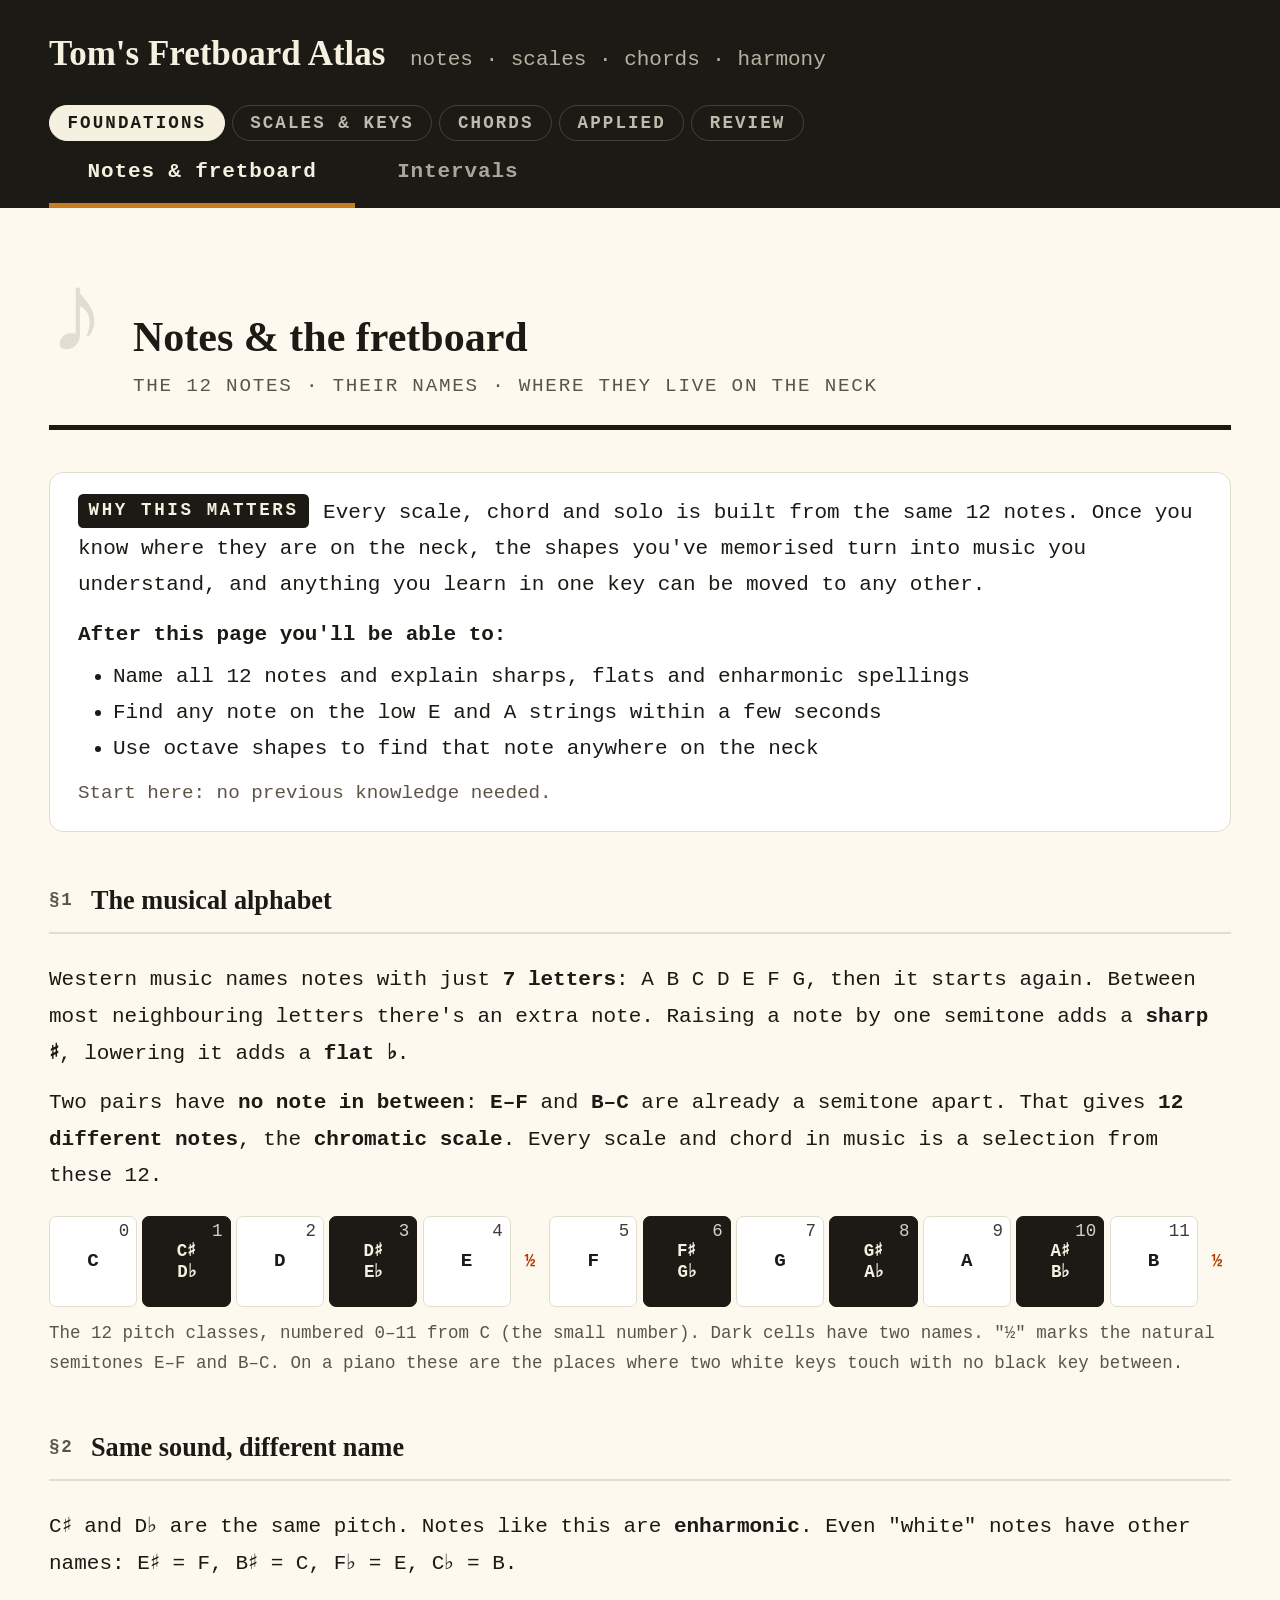
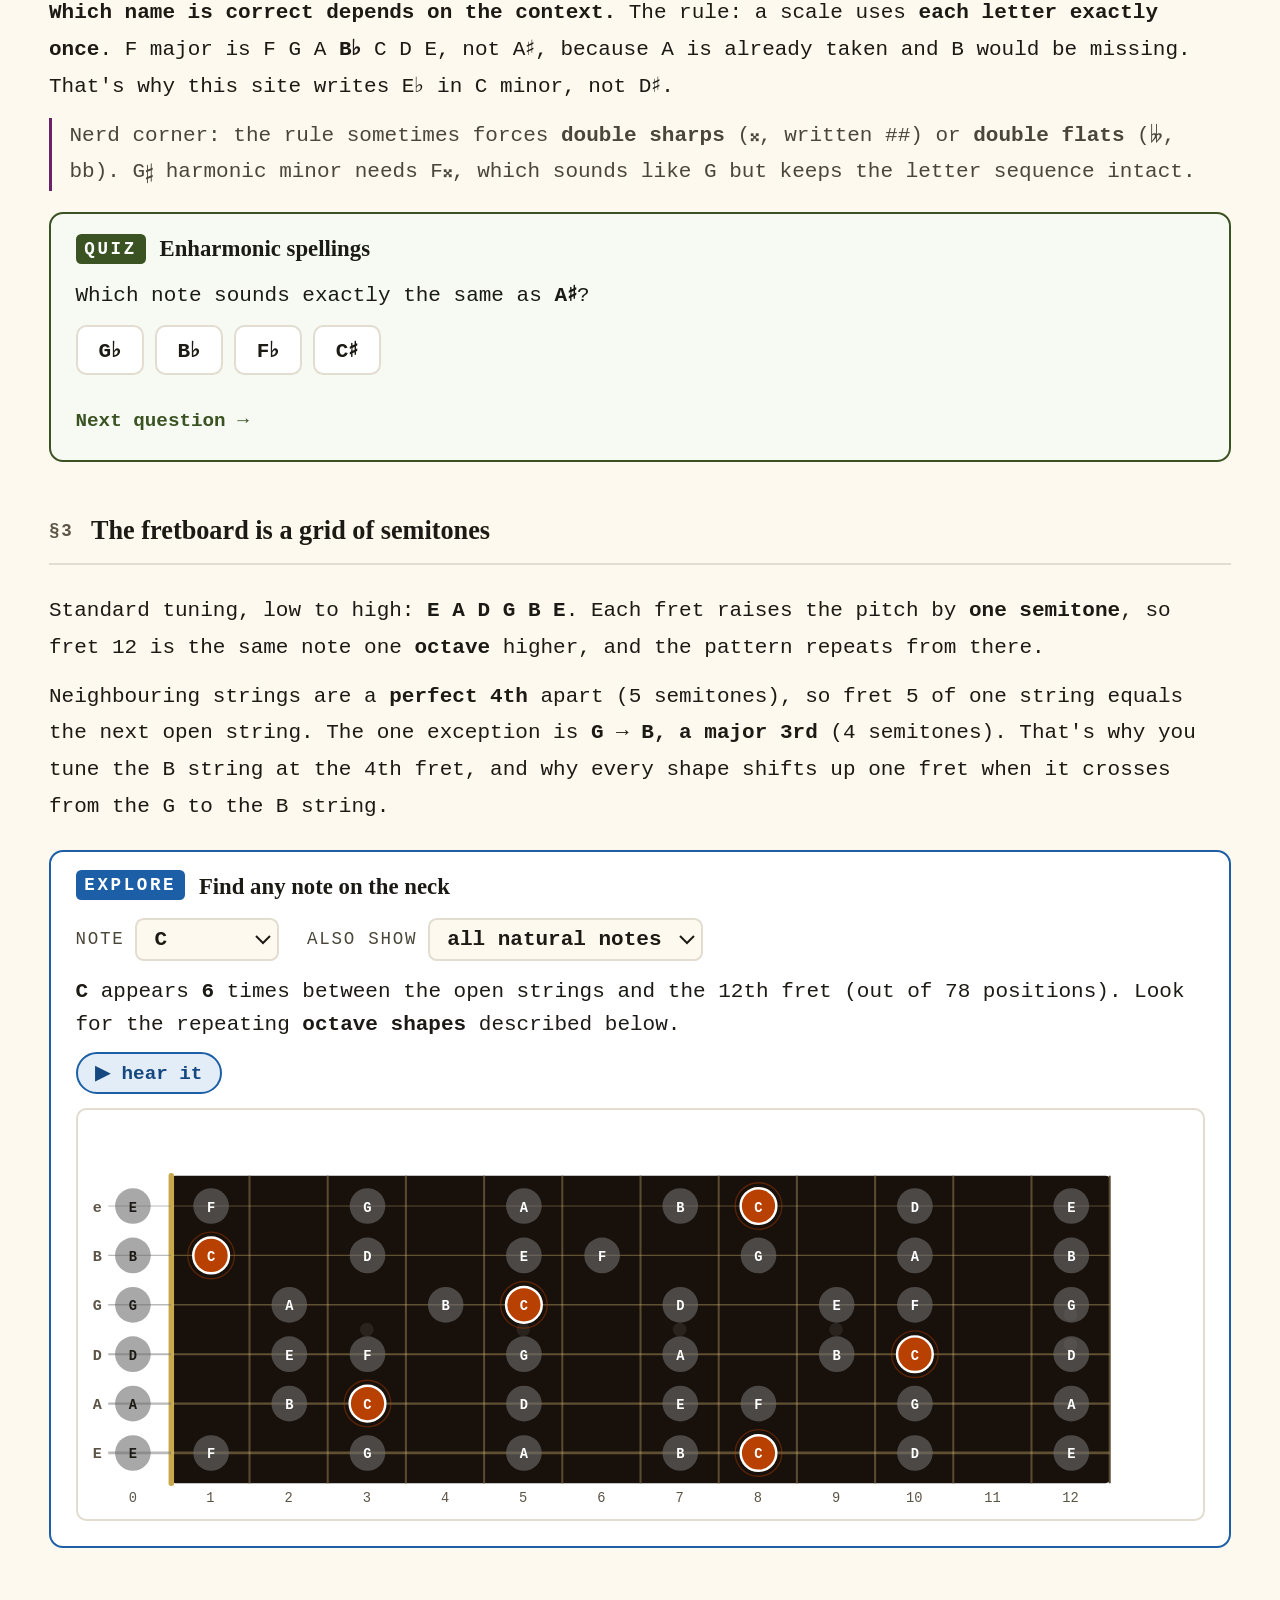
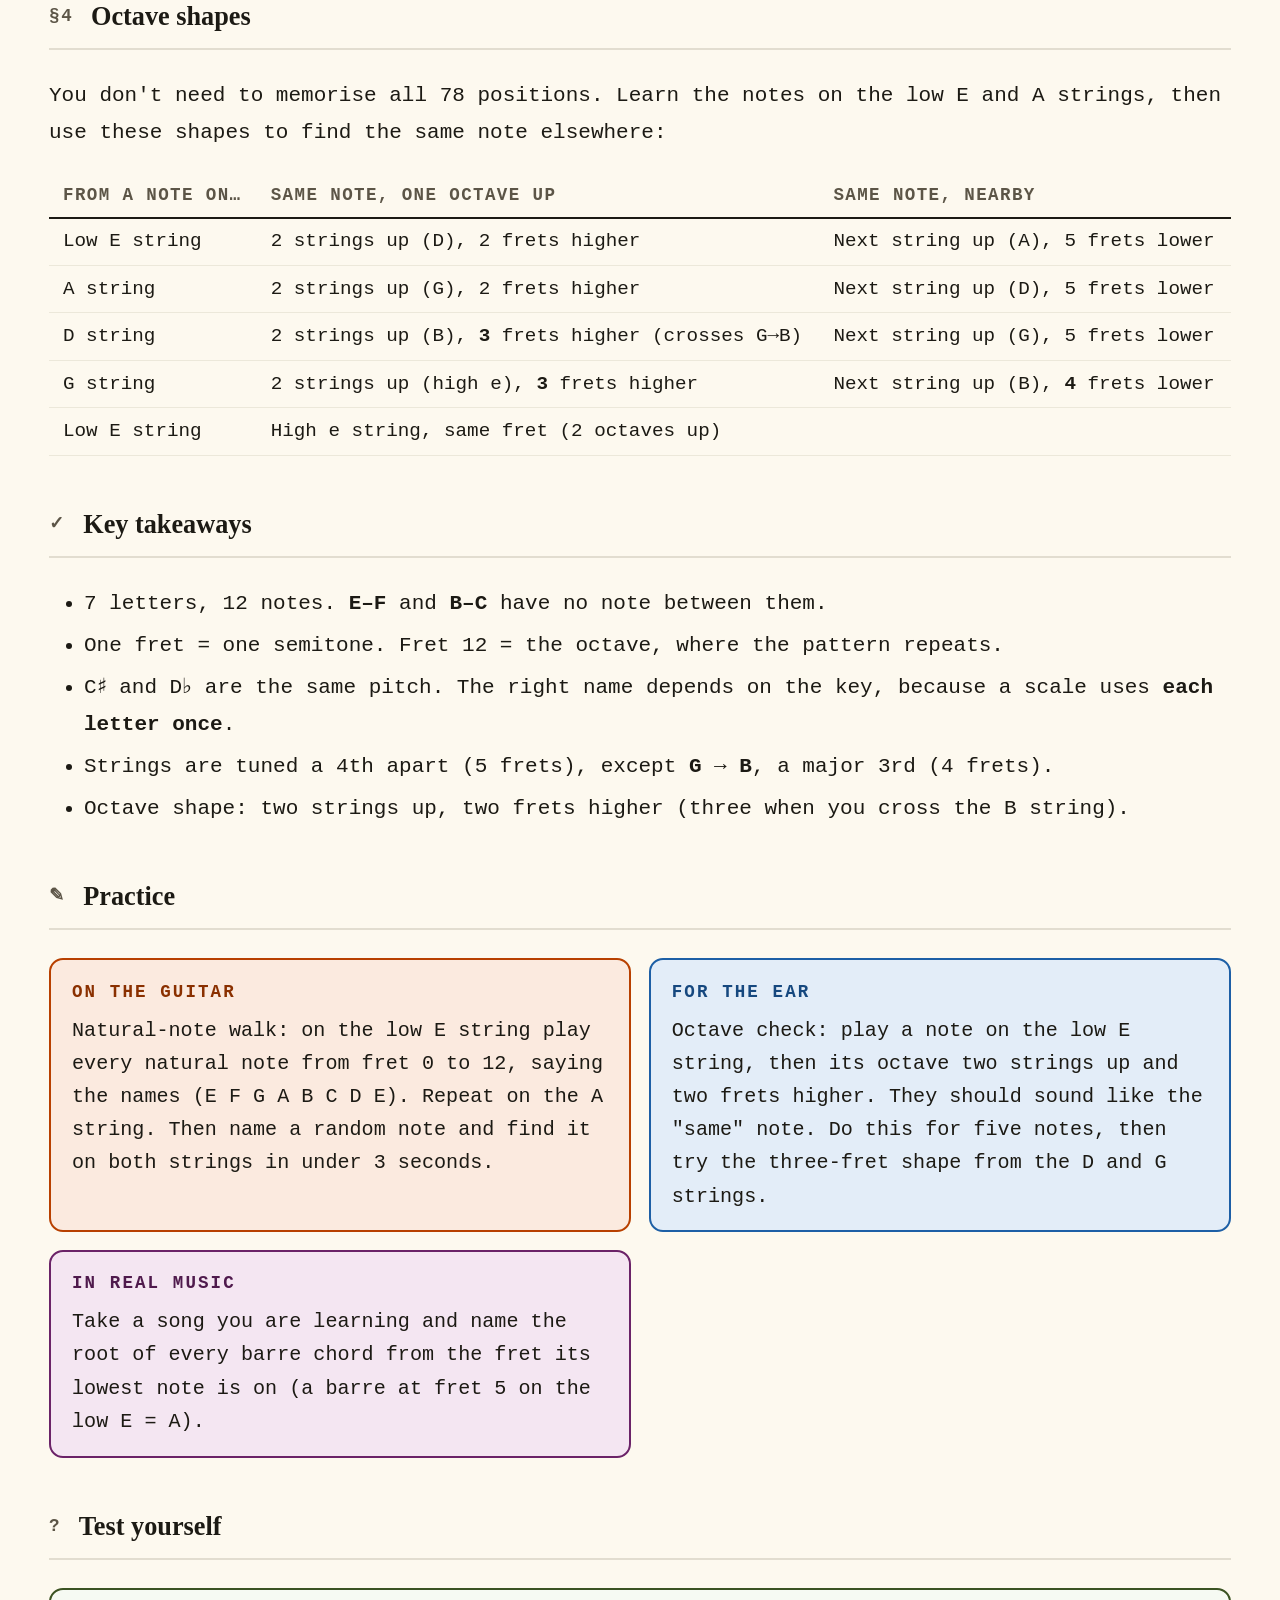
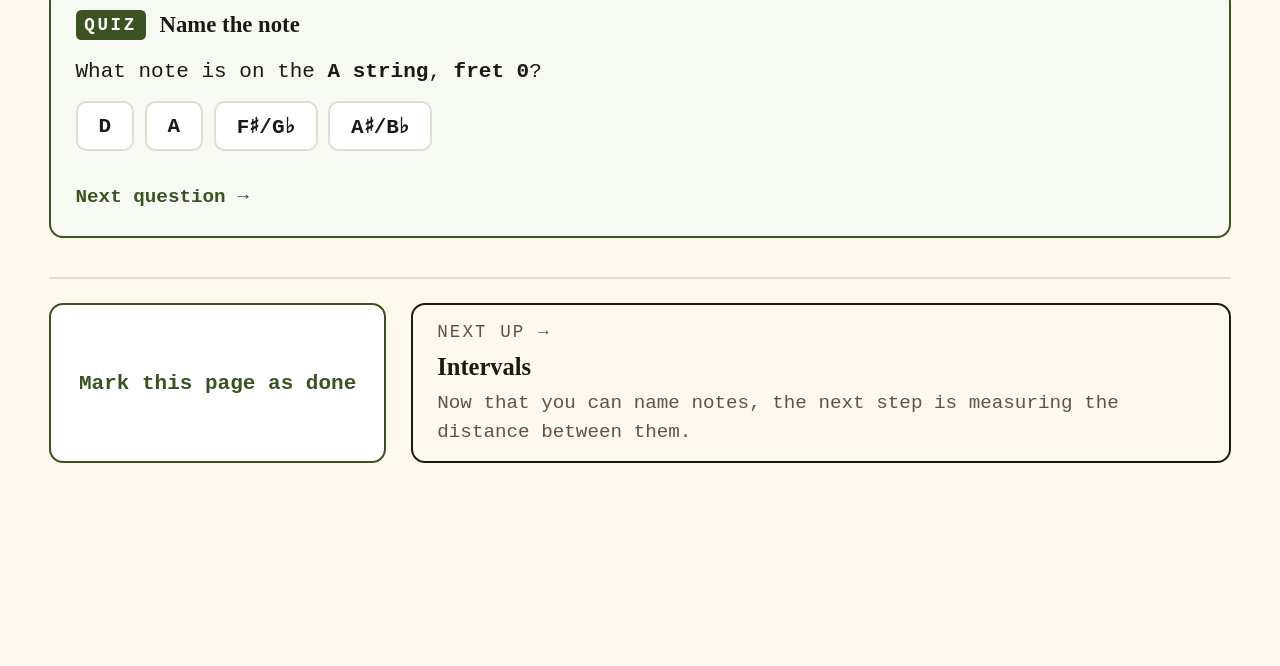
==== commit ab54d7e7: "Realistic guitar sound: real chord voicings, plucked strings, blues shuffle - Chords play the actual" ====
--- a/index.html
+++ b/index.html
@@ -5,7 +5,7 @@
 <meta name="viewport" content="width=device-width,initial-scale=1">
 <title>Tom's Fretboard Atlas</title>
 <!-- Bump ?v= on every change so browsers don't mix cached and new files -->
-<link rel="stylesheet" href="styles.css?v=10">
+<link rel="stylesheet" href="styles.css?v=11">
 </head>
 <body>
 <header class="site-header">
@@ -18,17 +18,17 @@
 </header>
 <div class="page" id="content"></div>
 
-<script src="data.js?v=10"></script>
-<script src="theory.js?v=10"></script>
-<script src="learn.js?v=10"></script>
-<script src="engine.js?v=10"></script>
-<script src="audio.js?v=10"></script>
-<script src="ui.js?v=10"></script>
-<script src="guide.js?v=10"></script>
-<script src="pages-foundations.js?v=10"></script>
-<script src="pages-scales.js?v=10"></script>
-<script src="pages-chords.js?v=10"></script>
-<script src="review.js?v=10"></script>
-<script src="app.js?v=10"></script>
+<script src="data.js?v=11"></script>
+<script src="theory.js?v=11"></script>
+<script src="learn.js?v=11"></script>
+<script src="engine.js?v=11"></script>
+<script src="audio.js?v=11"></script>
+<script src="ui.js?v=11"></script>
+<script src="guide.js?v=11"></script>
+<script src="pages-foundations.js?v=11"></script>
+<script src="pages-scales.js?v=11"></script>
+<script src="pages-chords.js?v=11"></script>
+<script src="review.js?v=11"></script>
+<script src="app.js?v=11"></script>
 </body>
 </html>
--- a/styles.css
+++ b/styles.css
@@ -273,3 +273,6 @@
 .fb-tools{display:flex;justify-content:flex-end;margin:4px 0 4px}
 .deg-toggle{font-family:'Courier New',monospace;font-size:11px;font-weight:700;padding:4px 10px;border:1.5px solid var(--ink2);border-radius:14px;background:white;color:var(--ink);cursor:pointer}
 .show-deg .deg-toggle{background:var(--ink);color:#f5f0e0}
+
+.play.is-playing{background:var(--pblues);color:white}
+.play.is-playing::after{content:' ■'}
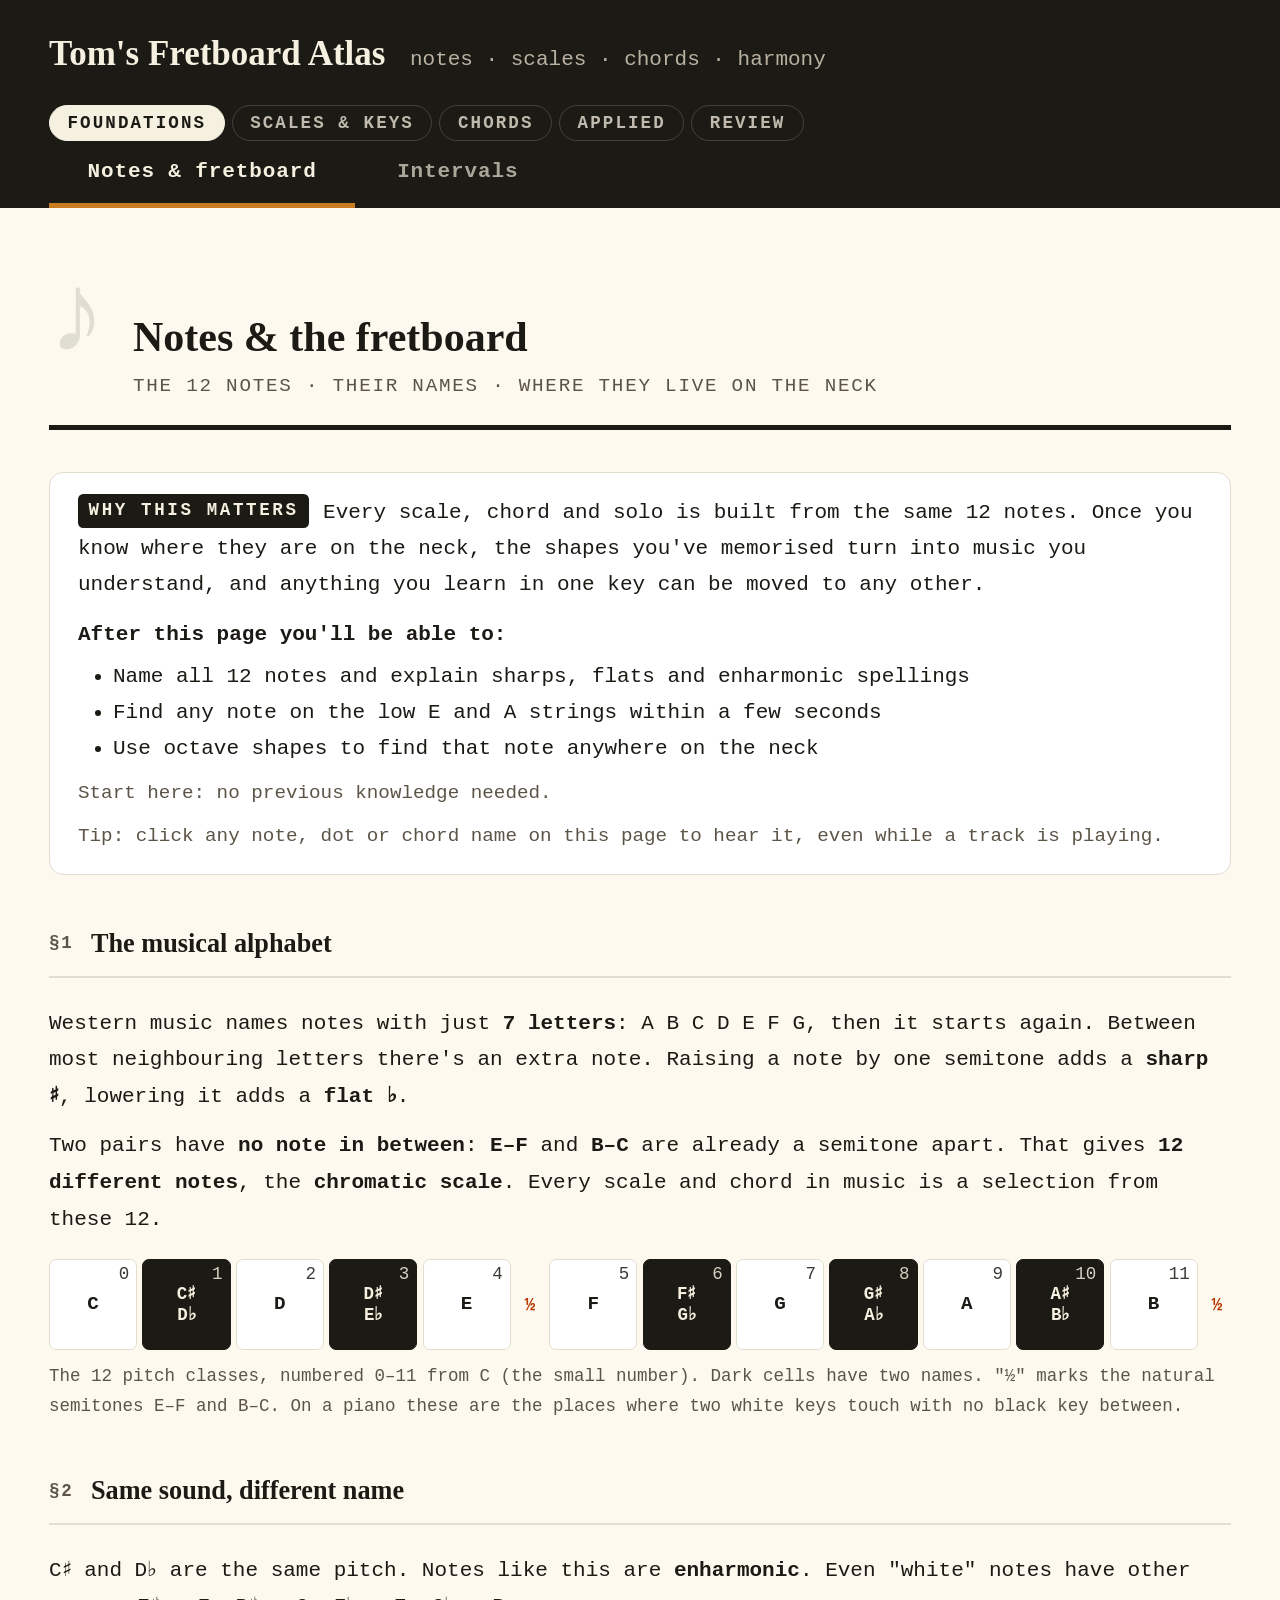
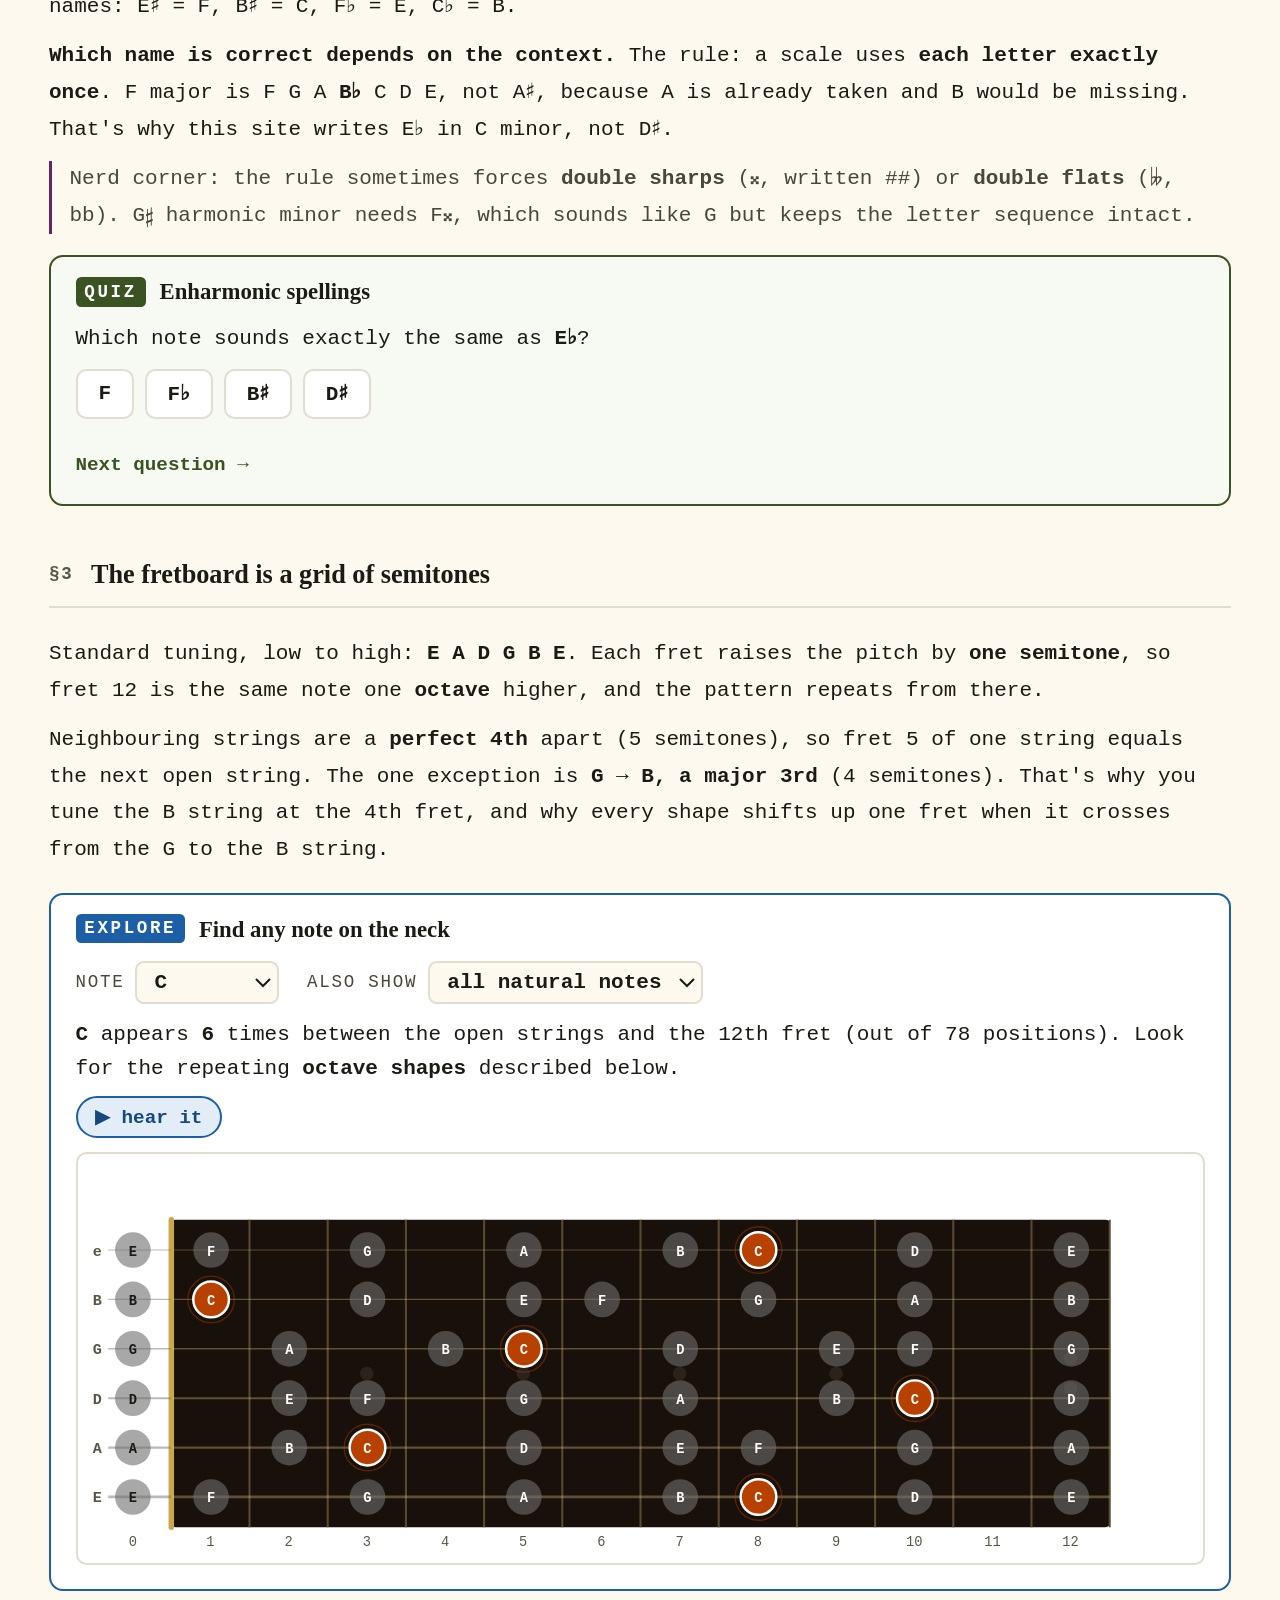
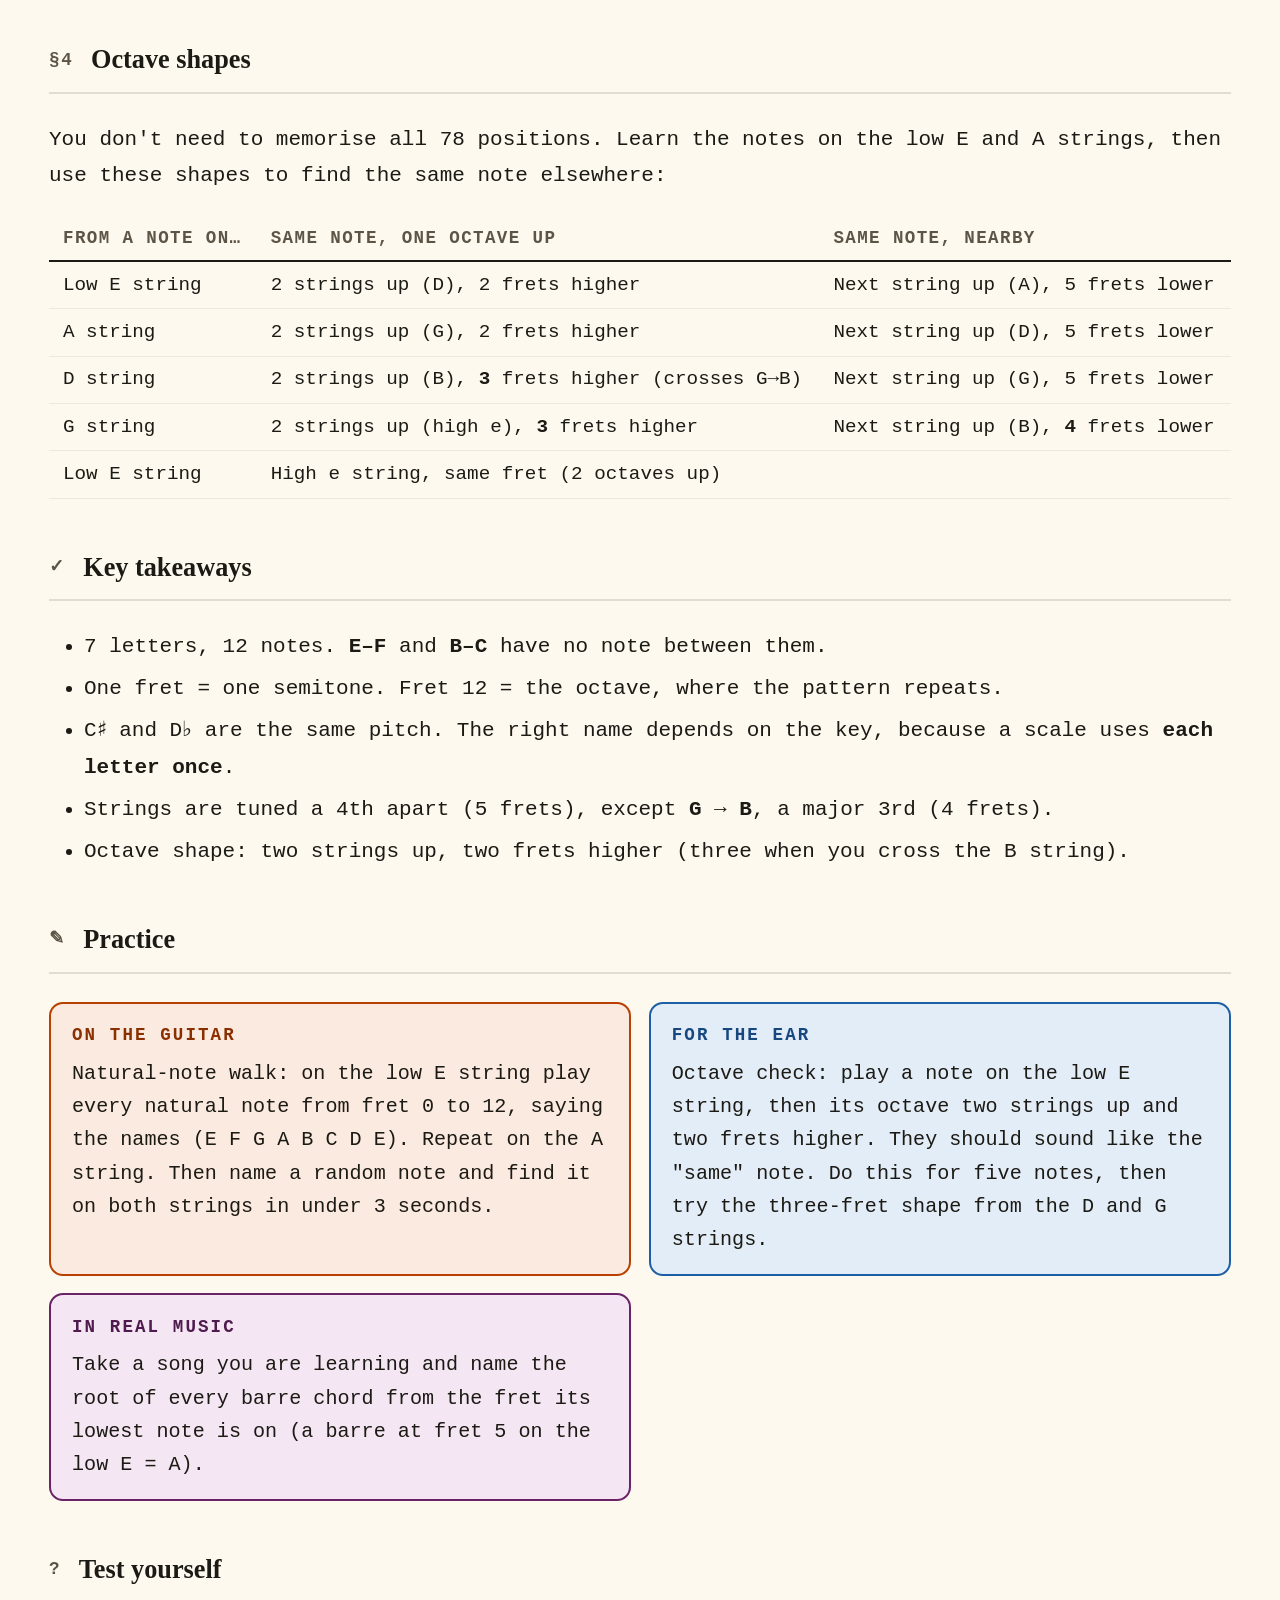
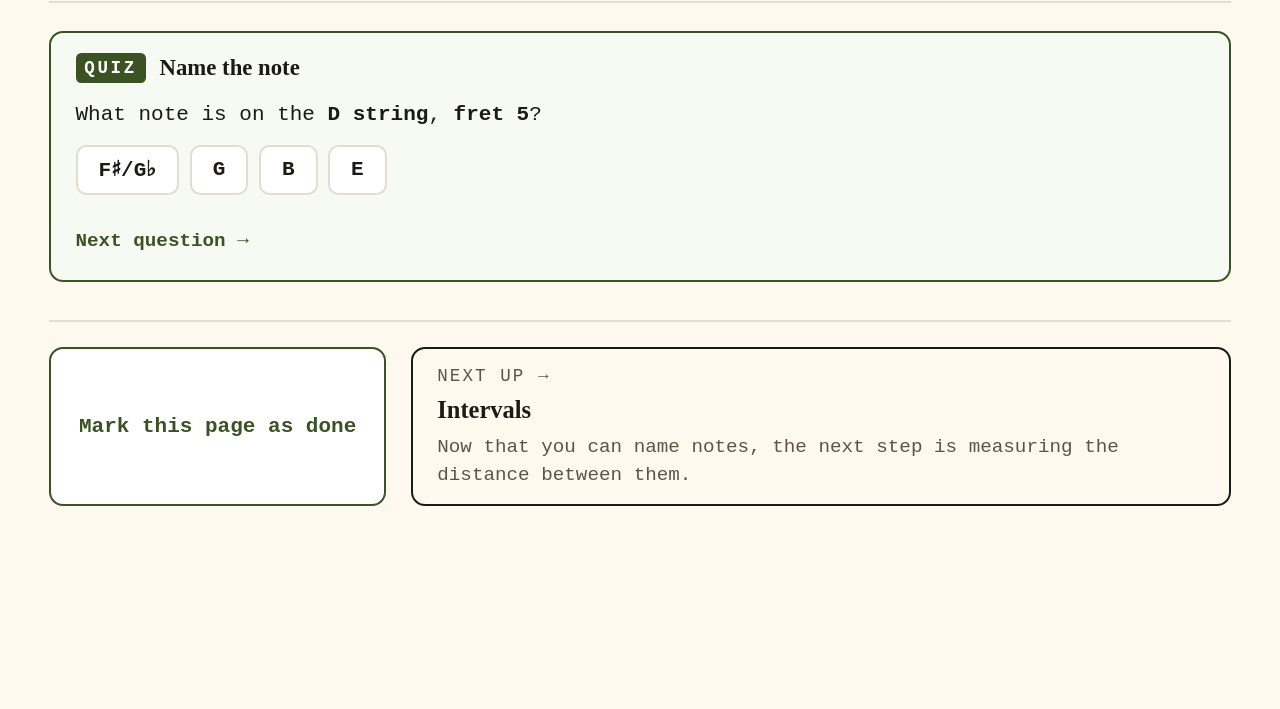
==== commit 4f02e920: "Make notes and chords clickable on every visual - Click any fretboard dot (exact string and fret), c" ====
--- a/index.html
+++ b/index.html
@@ -5,7 +5,7 @@
 <meta name="viewport" content="width=device-width,initial-scale=1">
 <title>Tom's Fretboard Atlas</title>
 <!-- Bump ?v= on every change so browsers don't mix cached and new files -->
-<link rel="stylesheet" href="styles.css?v=11">
+<link rel="stylesheet" href="styles.css?v=12">
 </head>
 <body>
 <header class="site-header">
@@ -18,17 +18,17 @@
 </header>
 <div class="page" id="content"></div>
 
-<script src="data.js?v=11"></script>
-<script src="theory.js?v=11"></script>
-<script src="learn.js?v=11"></script>
-<script src="engine.js?v=11"></script>
-<script src="audio.js?v=11"></script>
-<script src="ui.js?v=11"></script>
-<script src="guide.js?v=11"></script>
-<script src="pages-foundations.js?v=11"></script>
-<script src="pages-scales.js?v=11"></script>
-<script src="pages-chords.js?v=11"></script>
-<script src="review.js?v=11"></script>
-<script src="app.js?v=11"></script>
+<script src="data.js?v=12"></script>
+<script src="theory.js?v=12"></script>
+<script src="learn.js?v=12"></script>
+<script src="engine.js?v=12"></script>
+<script src="audio.js?v=12"></script>
+<script src="ui.js?v=12"></script>
+<script src="guide.js?v=12"></script>
+<script src="pages-foundations.js?v=12"></script>
+<script src="pages-scales.js?v=12"></script>
+<script src="pages-chords.js?v=12"></script>
+<script src="review.js?v=12"></script>
+<script src="app.js?v=12"></script>
 </body>
 </html>
--- a/styles.css
+++ b/styles.css
@@ -276,3 +276,13 @@
 
 .play.is-playing{background:var(--pblues);color:white}
 .play.is-playing::after{content:' ■'}
+
+/* Clickable notes and chords */
+[data-midi],[data-chord]{cursor:pointer}
+svg .tap:hover{filter:brightness(1.18)}
+.chip-n[data-midi]:hover,.nc[data-midi]:hover,.chr[data-midi]:hover,.ps[data-chord]:hover,.tn[data-chord]:hover,.cgtitle[data-chord]:hover{box-shadow:0 0 0 3px var(--pblues-l)}
+td[data-midi]:hover,.tns div[data-midi]:hover{text-decoration:underline}
+[data-midi]:focus-visible,[data-chord]:focus-visible{outline:2.5px solid var(--pblues);outline-offset:2px}
+@keyframes tapflash{0%{filter:brightness(1.7) drop-shadow(0 0 6px rgba(255,255,255,0.9))}100%{filter:none}}
+.tapped{animation:tapflash 0.45s ease-out}
+.cgtitle[data-chord]{border-radius:4px}
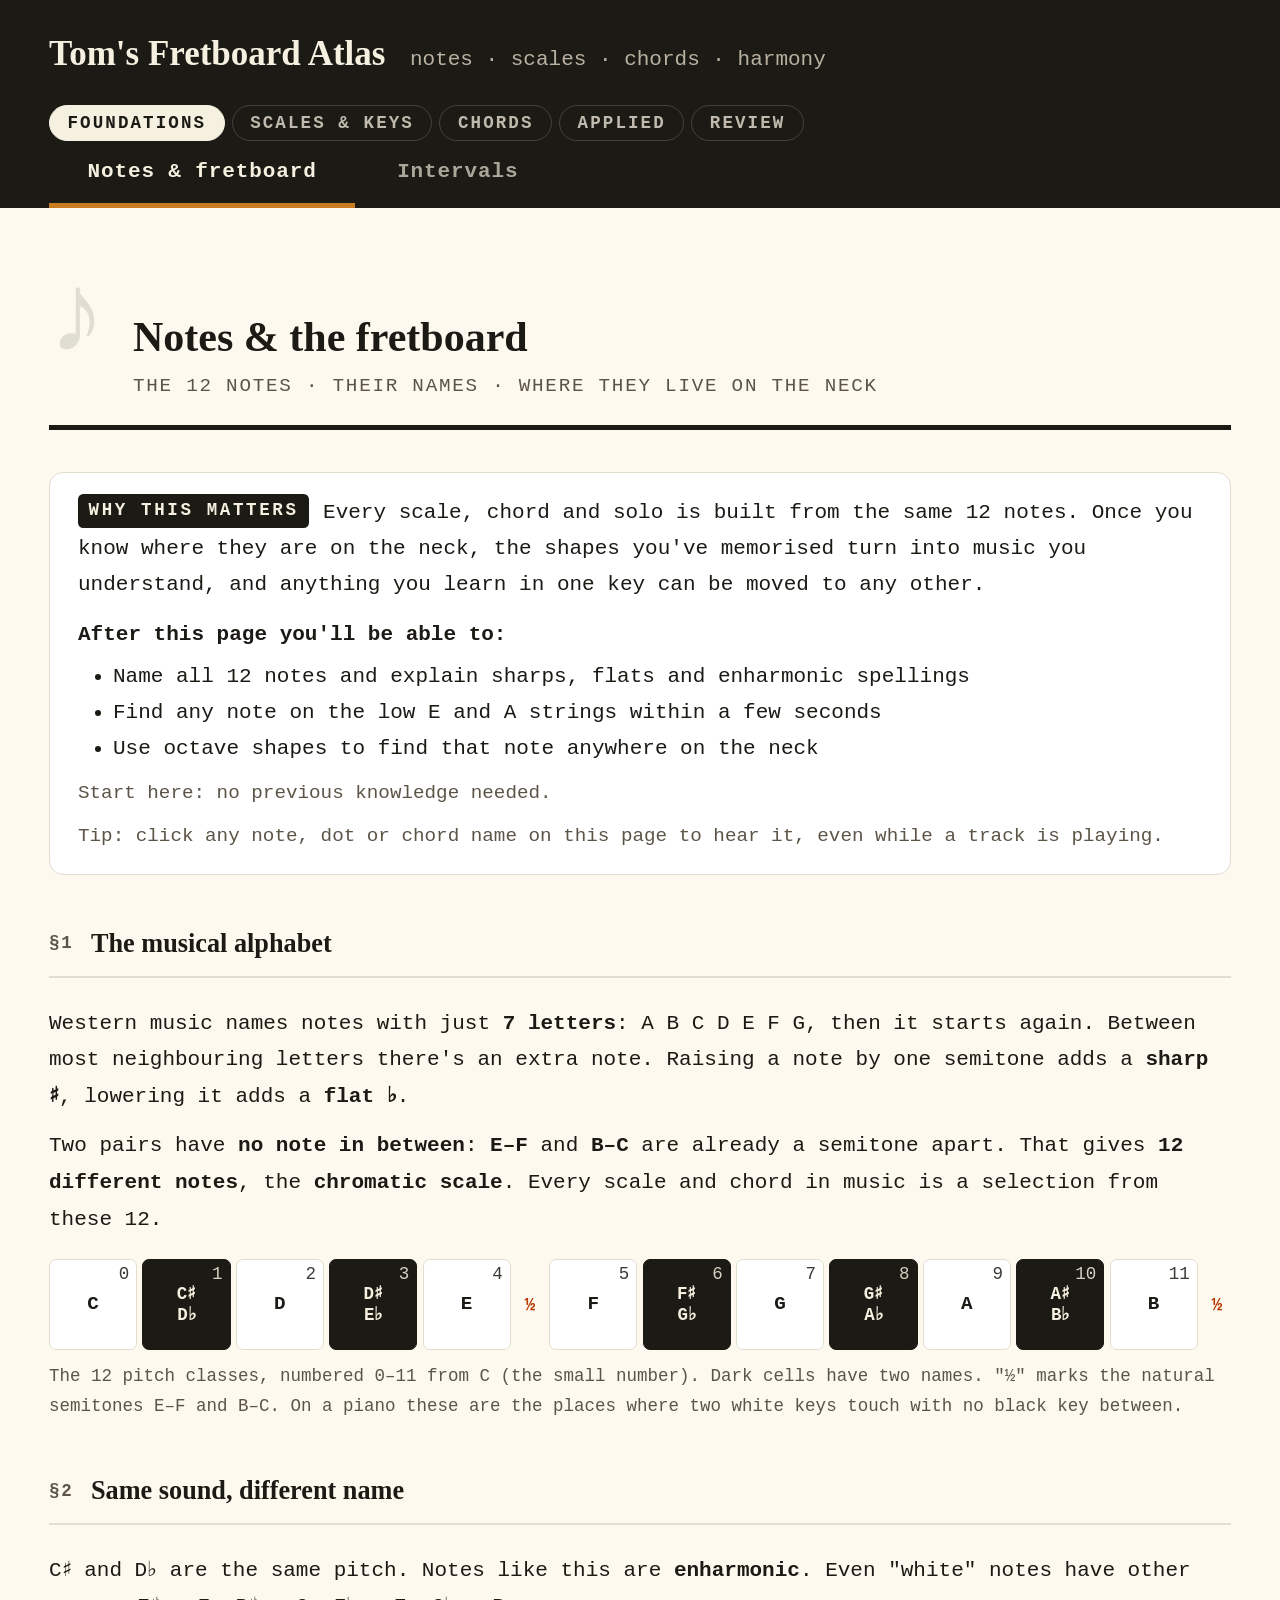
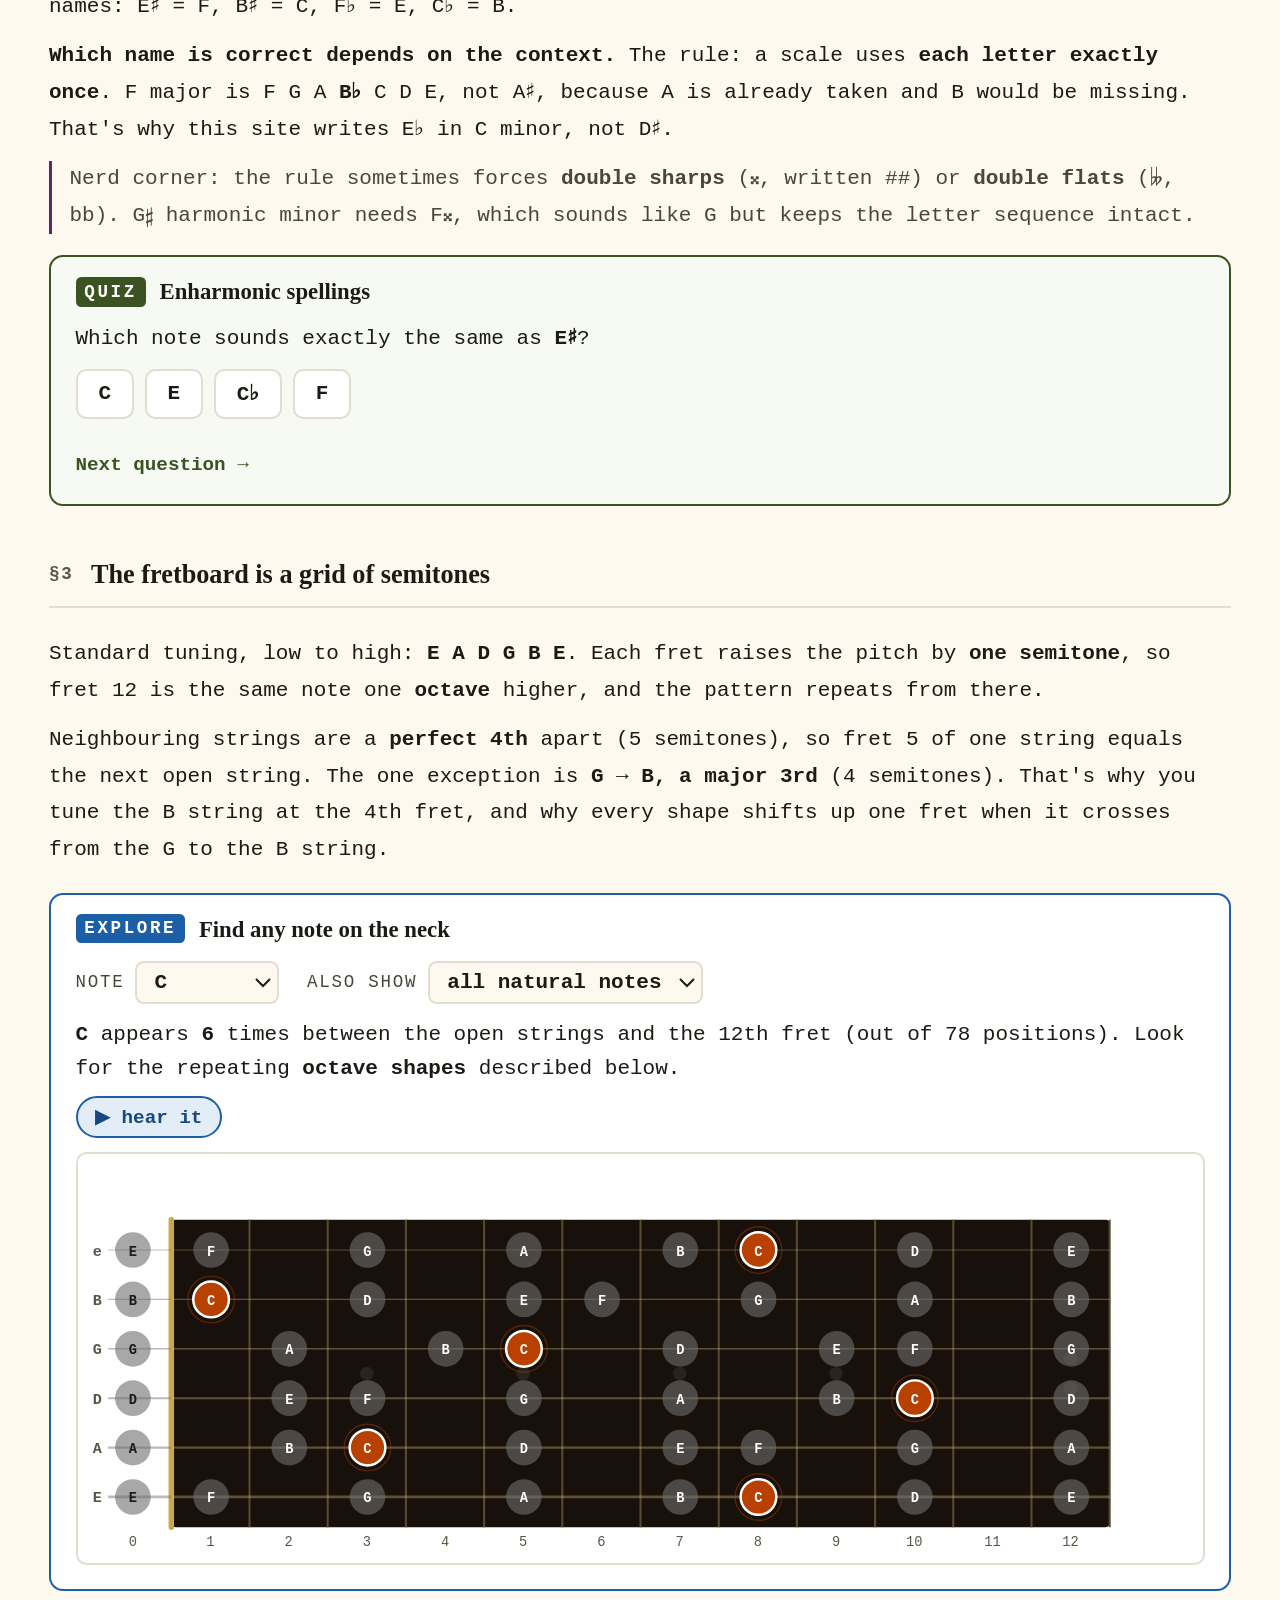
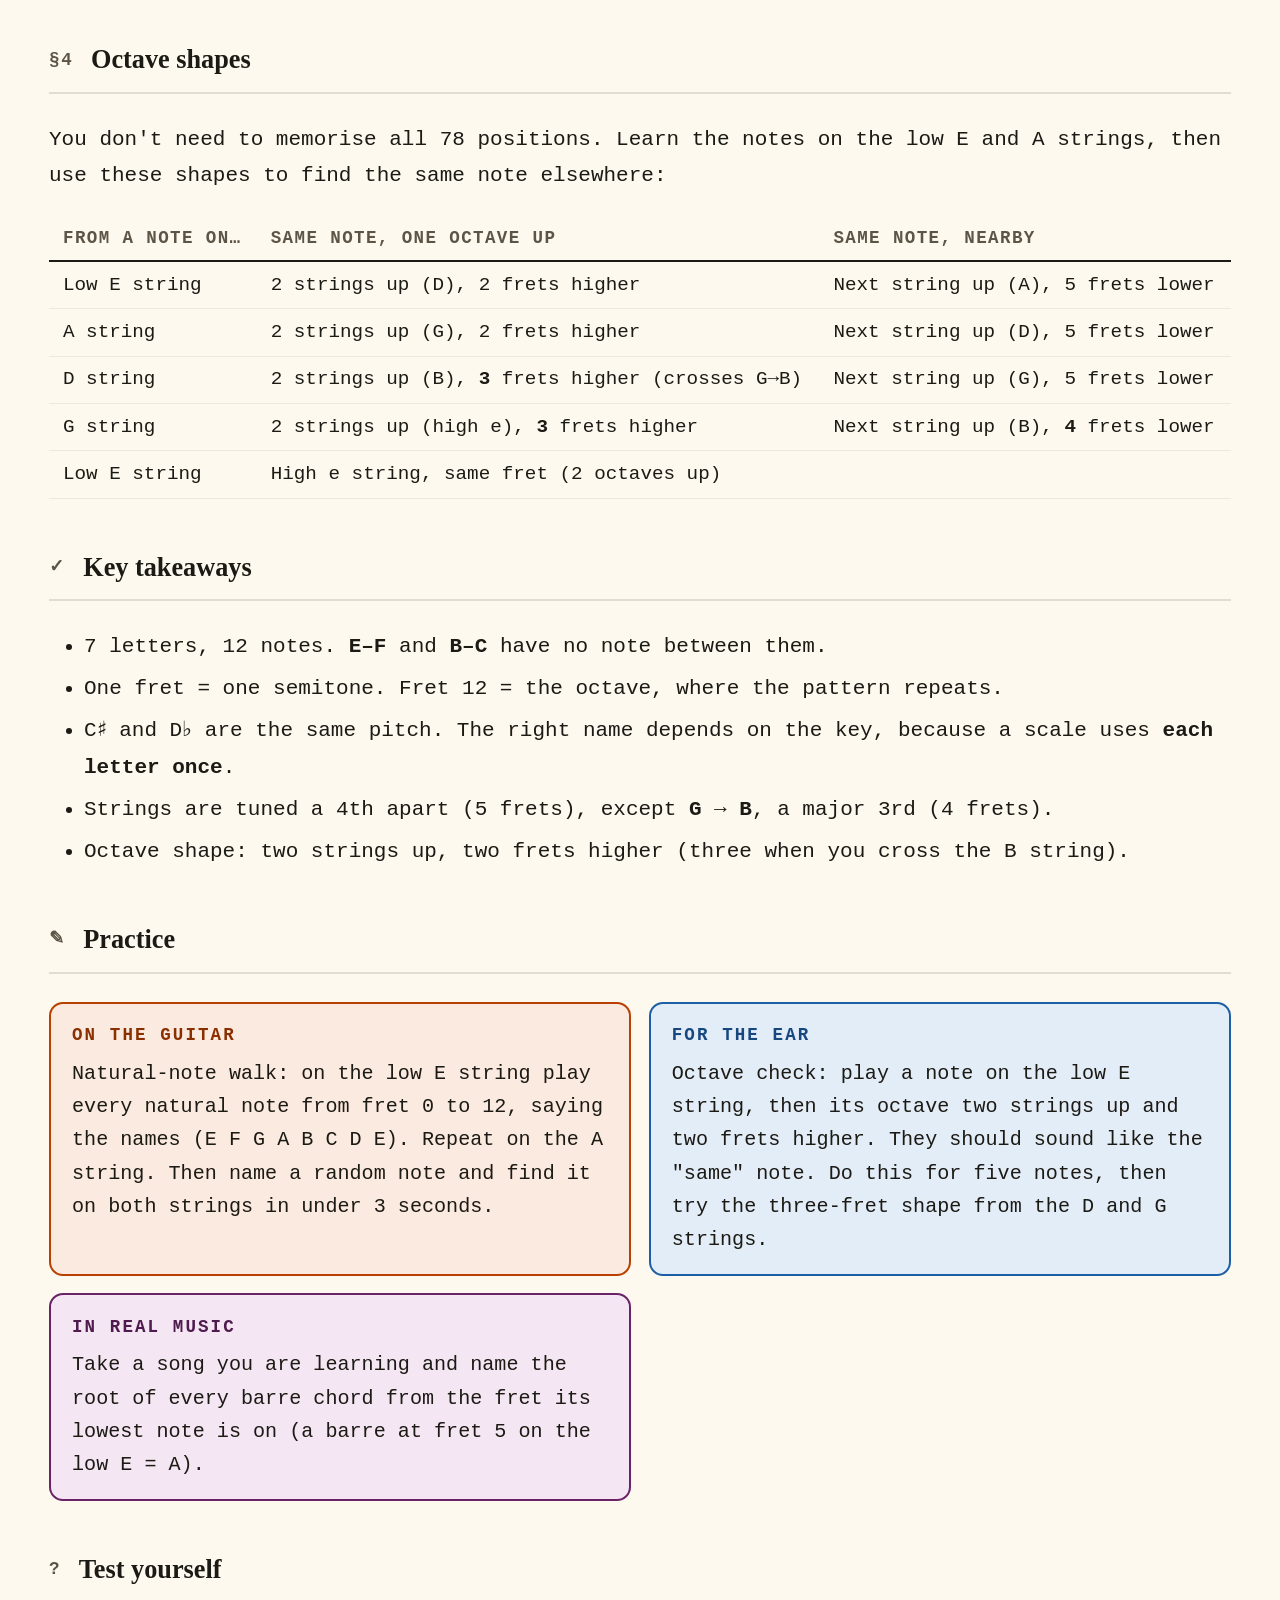
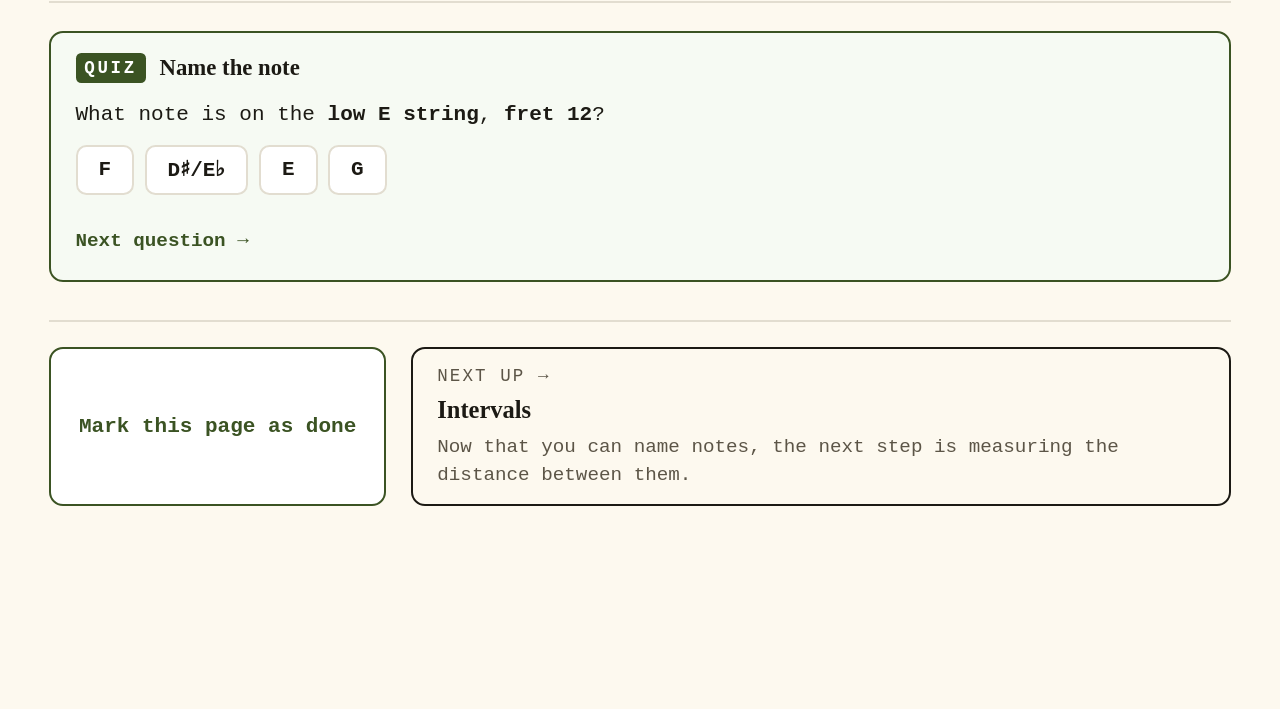
==== commit 18276f9d: "Play scales as real positions up and down the neck, with live highlights - Scale explorers (major ke" ====
--- a/index.html
+++ b/index.html
@@ -5,7 +5,7 @@
 <meta name="viewport" content="width=device-width,initial-scale=1">
 <title>Tom's Fretboard Atlas</title>
 <!-- Bump ?v= on every change so browsers don't mix cached and new files -->
-<link rel="stylesheet" href="styles.css?v=12">
+<link rel="stylesheet" href="styles.css?v=13">
 </head>
 <body>
 <header class="site-header">
@@ -18,17 +18,17 @@
 </header>
 <div class="page" id="content"></div>
 
-<script src="data.js?v=12"></script>
-<script src="theory.js?v=12"></script>
-<script src="learn.js?v=12"></script>
-<script src="engine.js?v=12"></script>
-<script src="audio.js?v=12"></script>
-<script src="ui.js?v=12"></script>
-<script src="guide.js?v=12"></script>
-<script src="pages-foundations.js?v=12"></script>
-<script src="pages-scales.js?v=12"></script>
-<script src="pages-chords.js?v=12"></script>
-<script src="review.js?v=12"></script>
-<script src="app.js?v=12"></script>
+<script src="data.js?v=13"></script>
+<script src="theory.js?v=13"></script>
+<script src="learn.js?v=13"></script>
+<script src="engine.js?v=13"></script>
+<script src="audio.js?v=13"></script>
+<script src="ui.js?v=13"></script>
+<script src="guide.js?v=13"></script>
+<script src="pages-foundations.js?v=13"></script>
+<script src="pages-scales.js?v=13"></script>
+<script src="pages-chords.js?v=13"></script>
+<script src="review.js?v=13"></script>
+<script src="app.js?v=13"></script>
 </body>
 </html>
--- a/styles.css
+++ b/styles.css
@@ -286,3 +286,10 @@
 @keyframes tapflash{0%{filter:brightness(1.7) drop-shadow(0 0 6px rgba(255,255,255,0.9))}100%{filter:none}}
 .tapped{animation:tapflash 0.45s ease-out}
 .cgtitle[data-chord]{border-radius:4px}
+
+/* Scale runs: the dot that is sounding lights up (also reveals hidden blue-note dots) */
+.lit circle{opacity:1 !important}
+.lit text{opacity:1 !important}
+.fb-dot.lit{opacity:1 !important}
+.lit{filter:brightness(1.25) drop-shadow(0 0 5px rgba(255,255,255,0.95))}
+.player{display:flex;flex-wrap:wrap;gap:8px 14px;align-items:center;margin:8px 0 10px;padding:8px 12px;border:1.5px solid var(--pblues);border-radius:8px;background:white}
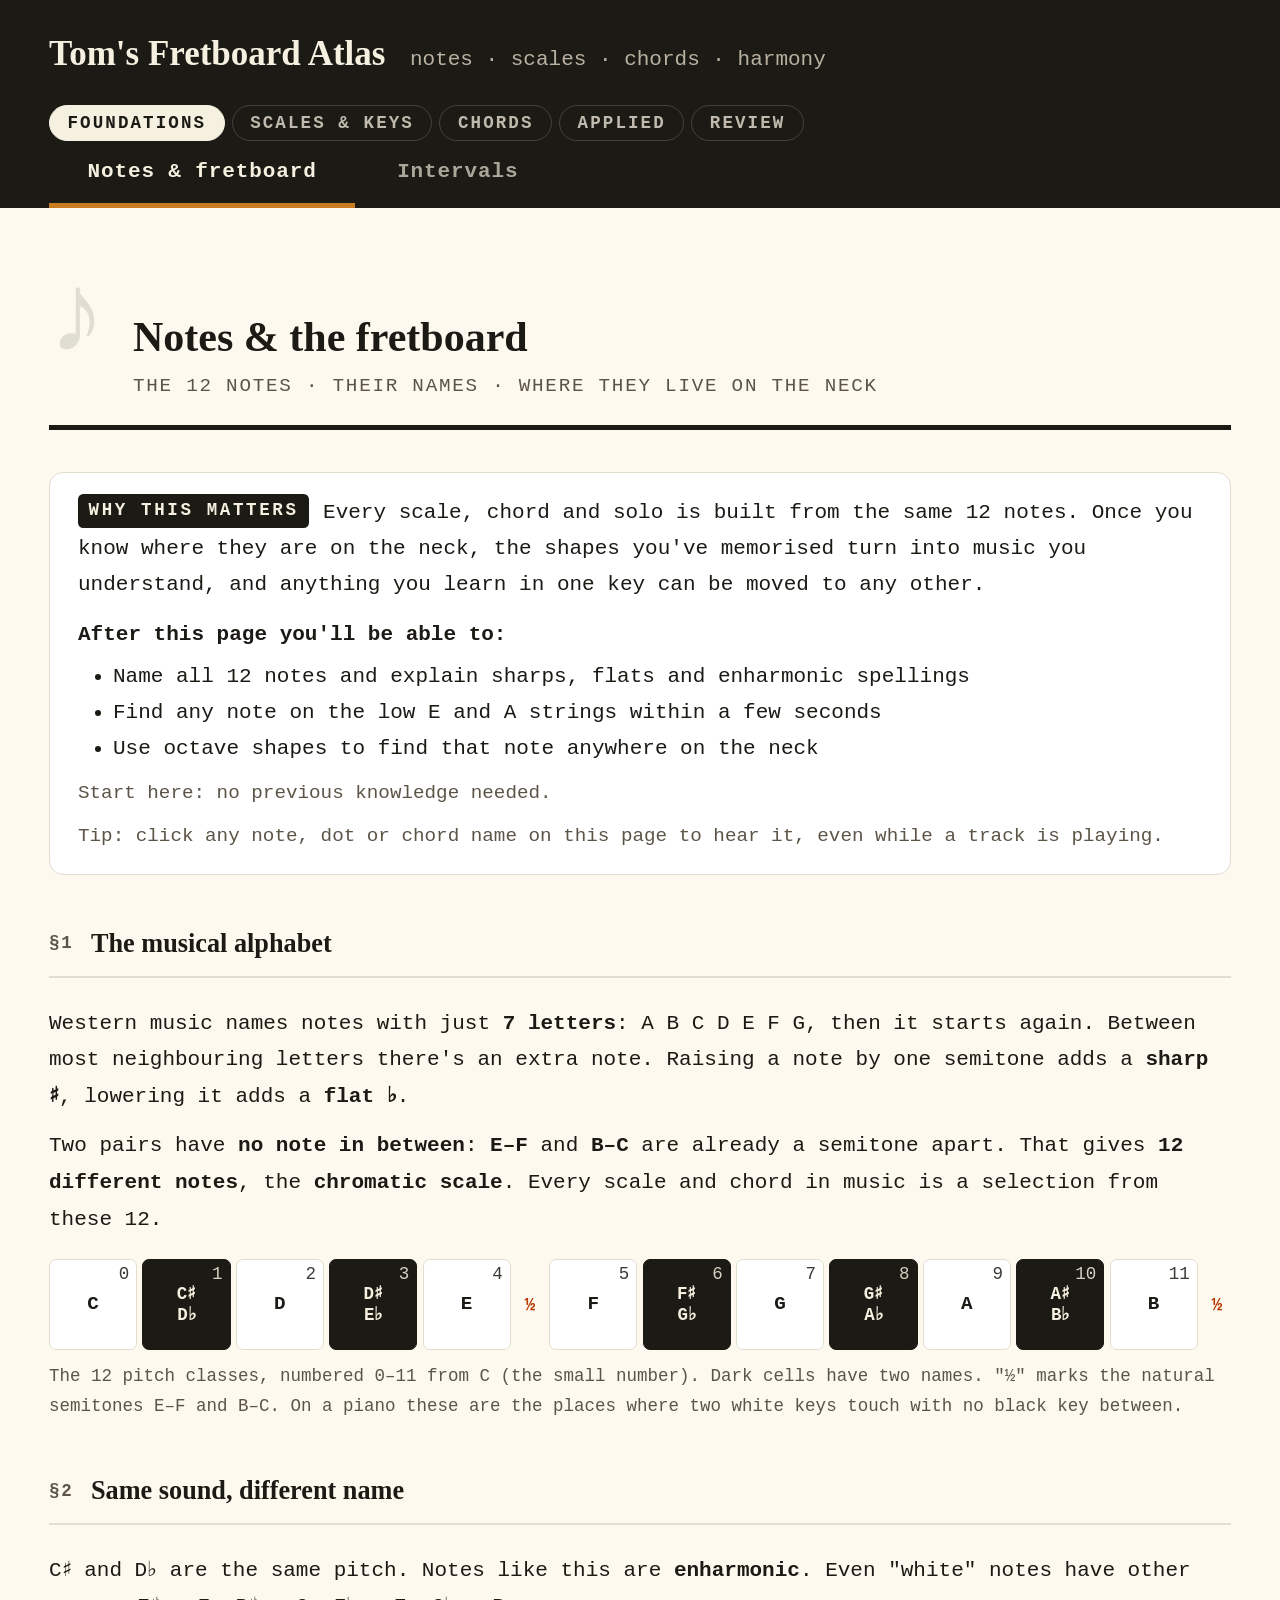
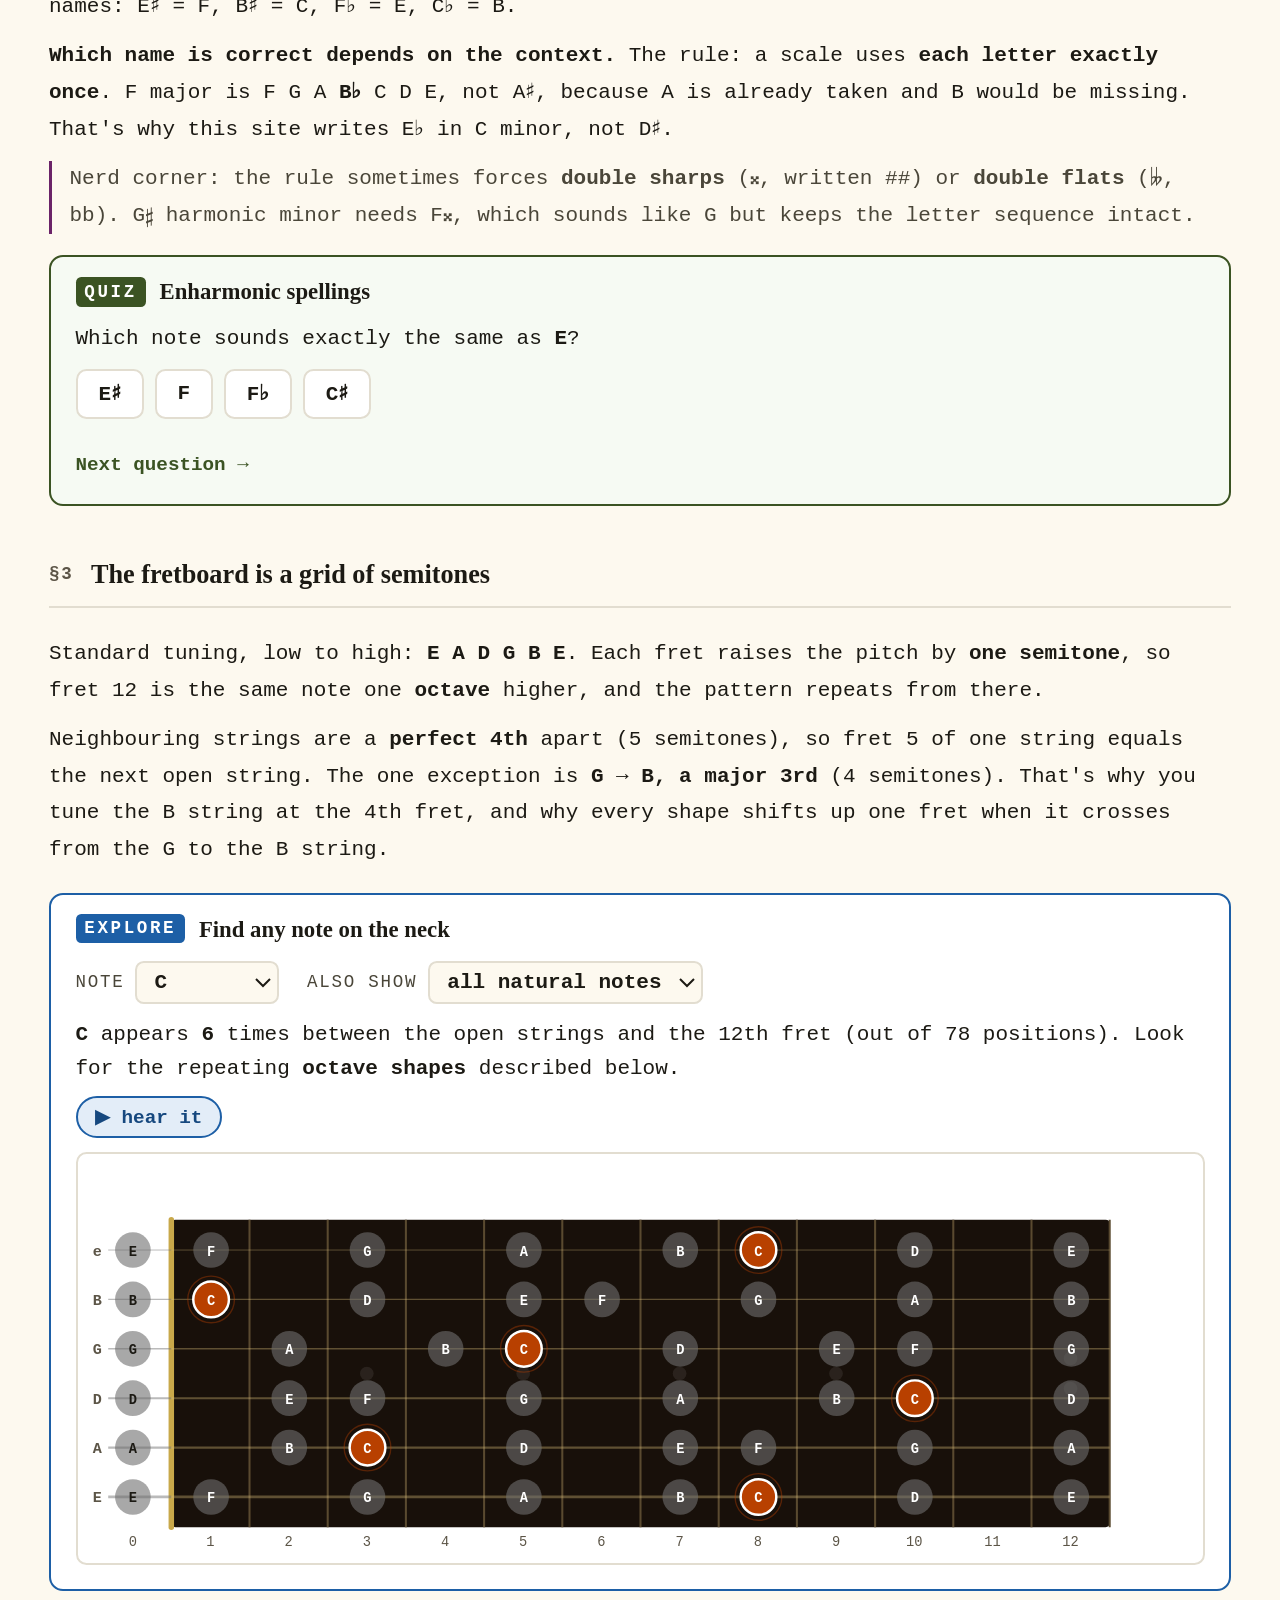
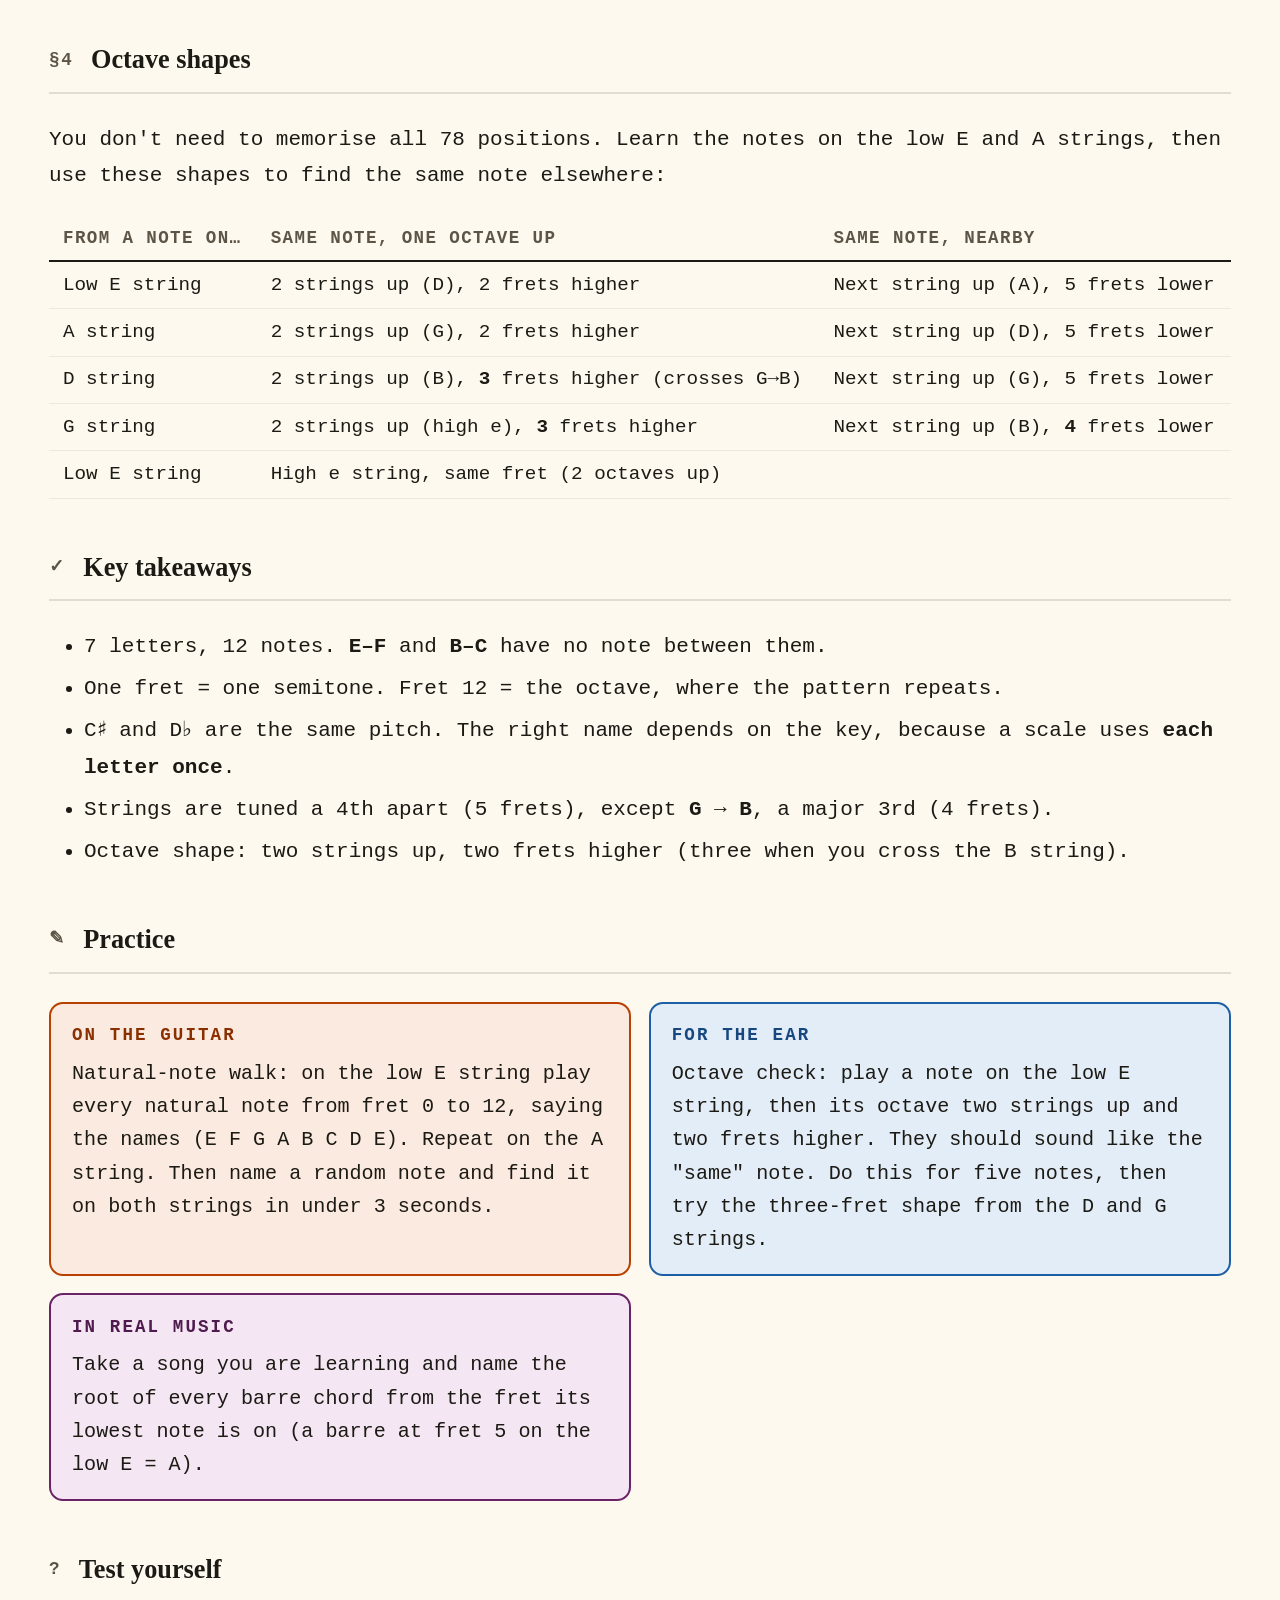
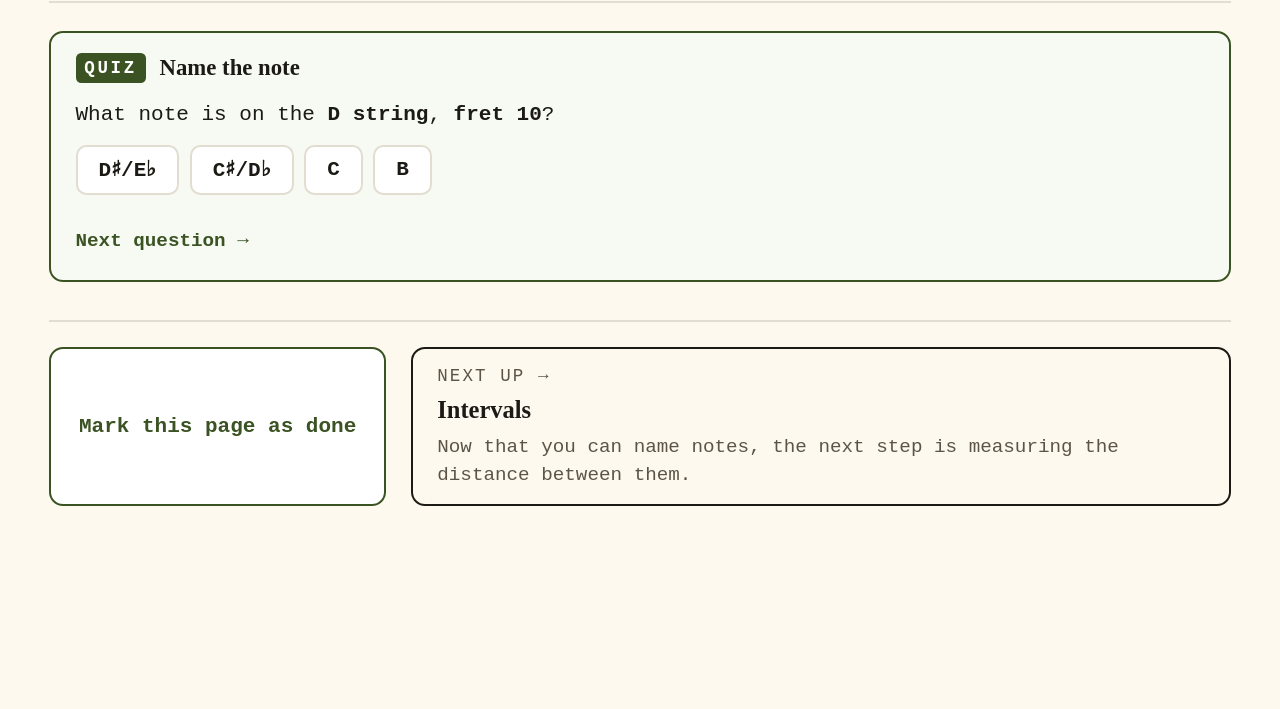
==== commit d5ad6063: "Fix ghost notes in scale playback The drone under scale runs was a plucked note re-triggered every 2" ====
--- a/index.html
+++ b/index.html
@@ -5,7 +5,7 @@
 <meta name="viewport" content="width=device-width,initial-scale=1">
 <title>Tom's Fretboard Atlas</title>
 <!-- Bump ?v= on every change so browsers don't mix cached and new files -->
-<link rel="stylesheet" href="styles.css?v=13">
+<link rel="stylesheet" href="styles.css?v=14">
 </head>
 <body>
 <header class="site-header">
@@ -18,17 +18,17 @@
 </header>
 <div class="page" id="content"></div>
 
-<script src="data.js?v=13"></script>
-<script src="theory.js?v=13"></script>
-<script src="learn.js?v=13"></script>
-<script src="engine.js?v=13"></script>
-<script src="audio.js?v=13"></script>
-<script src="ui.js?v=13"></script>
-<script src="guide.js?v=13"></script>
-<script src="pages-foundations.js?v=13"></script>
-<script src="pages-scales.js?v=13"></script>
-<script src="pages-chords.js?v=13"></script>
-<script src="review.js?v=13"></script>
-<script src="app.js?v=13"></script>
+<script src="data.js?v=14"></script>
+<script src="theory.js?v=14"></script>
+<script src="learn.js?v=14"></script>
+<script src="engine.js?v=14"></script>
+<script src="audio.js?v=14"></script>
+<script src="ui.js?v=14"></script>
+<script src="guide.js?v=14"></script>
+<script src="pages-foundations.js?v=14"></script>
+<script src="pages-scales.js?v=14"></script>
+<script src="pages-chords.js?v=14"></script>
+<script src="review.js?v=14"></script>
+<script src="app.js?v=14"></script>
 </body>
 </html>
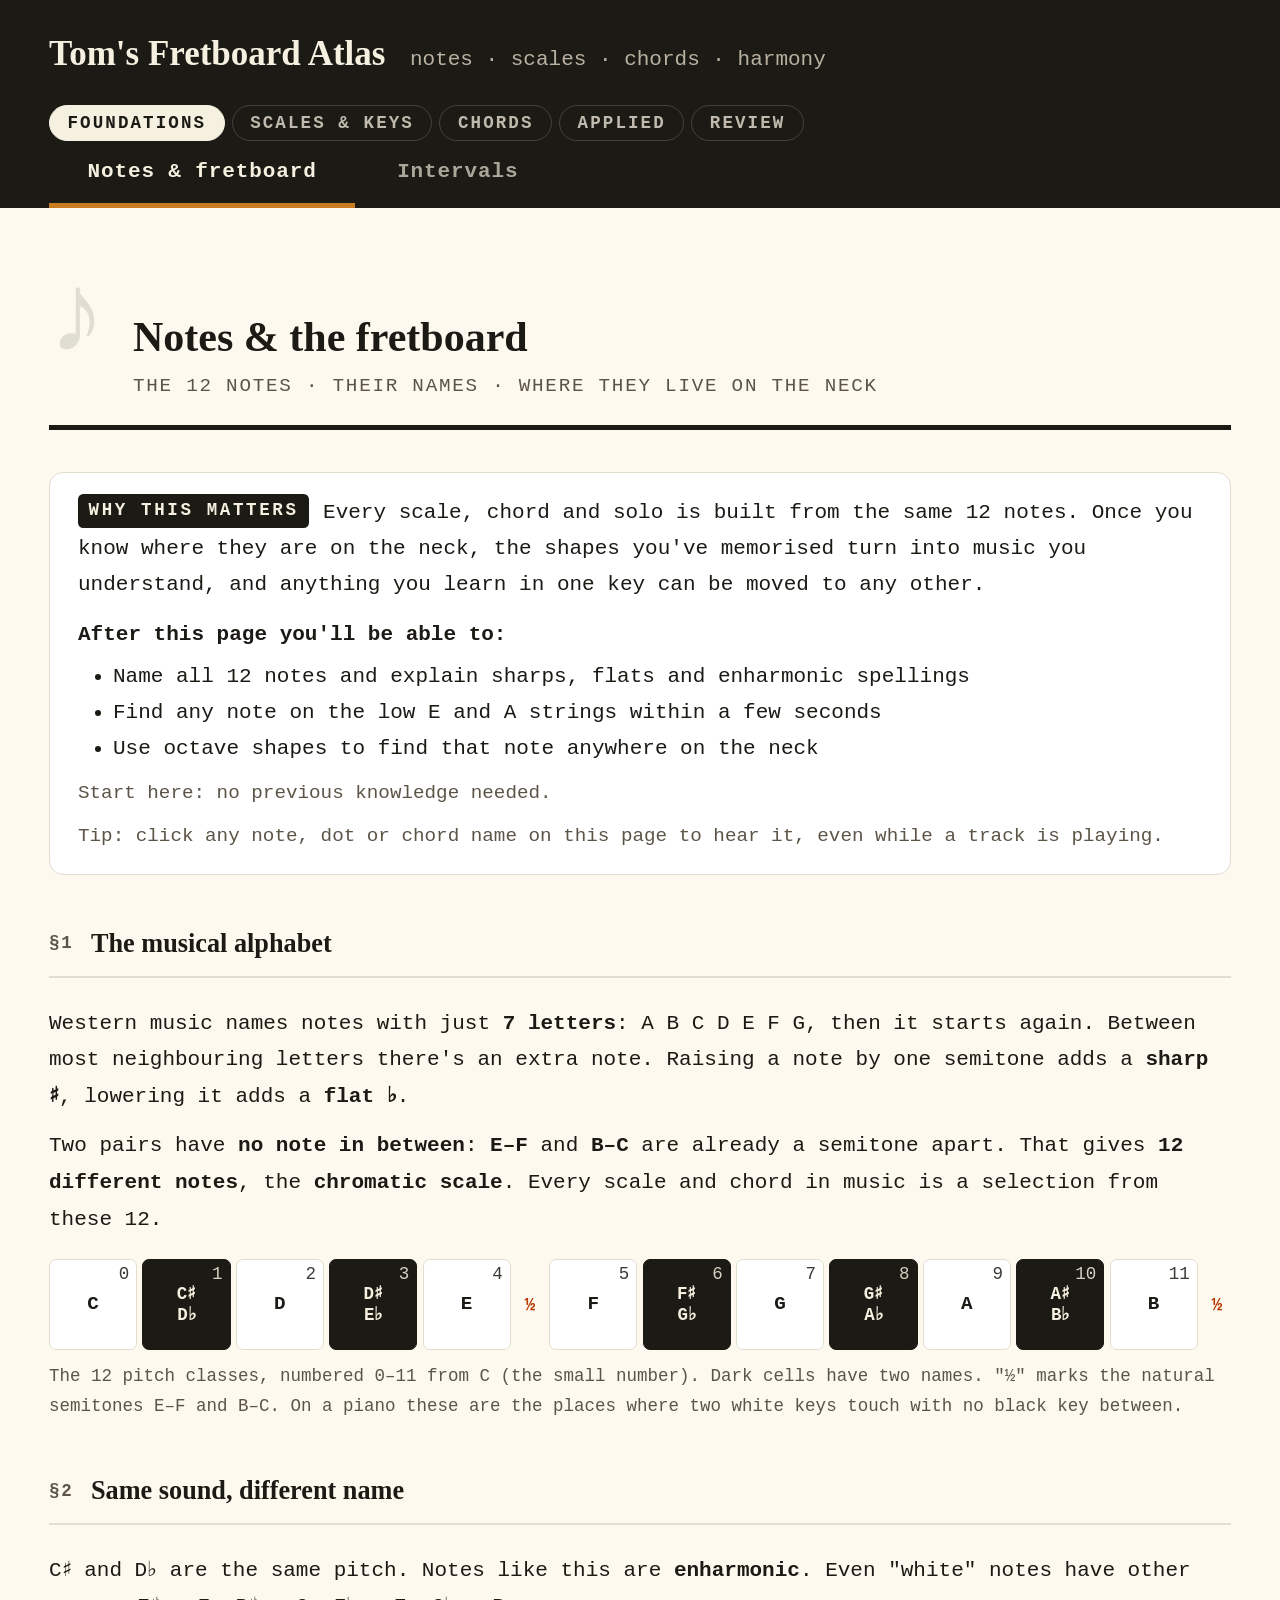
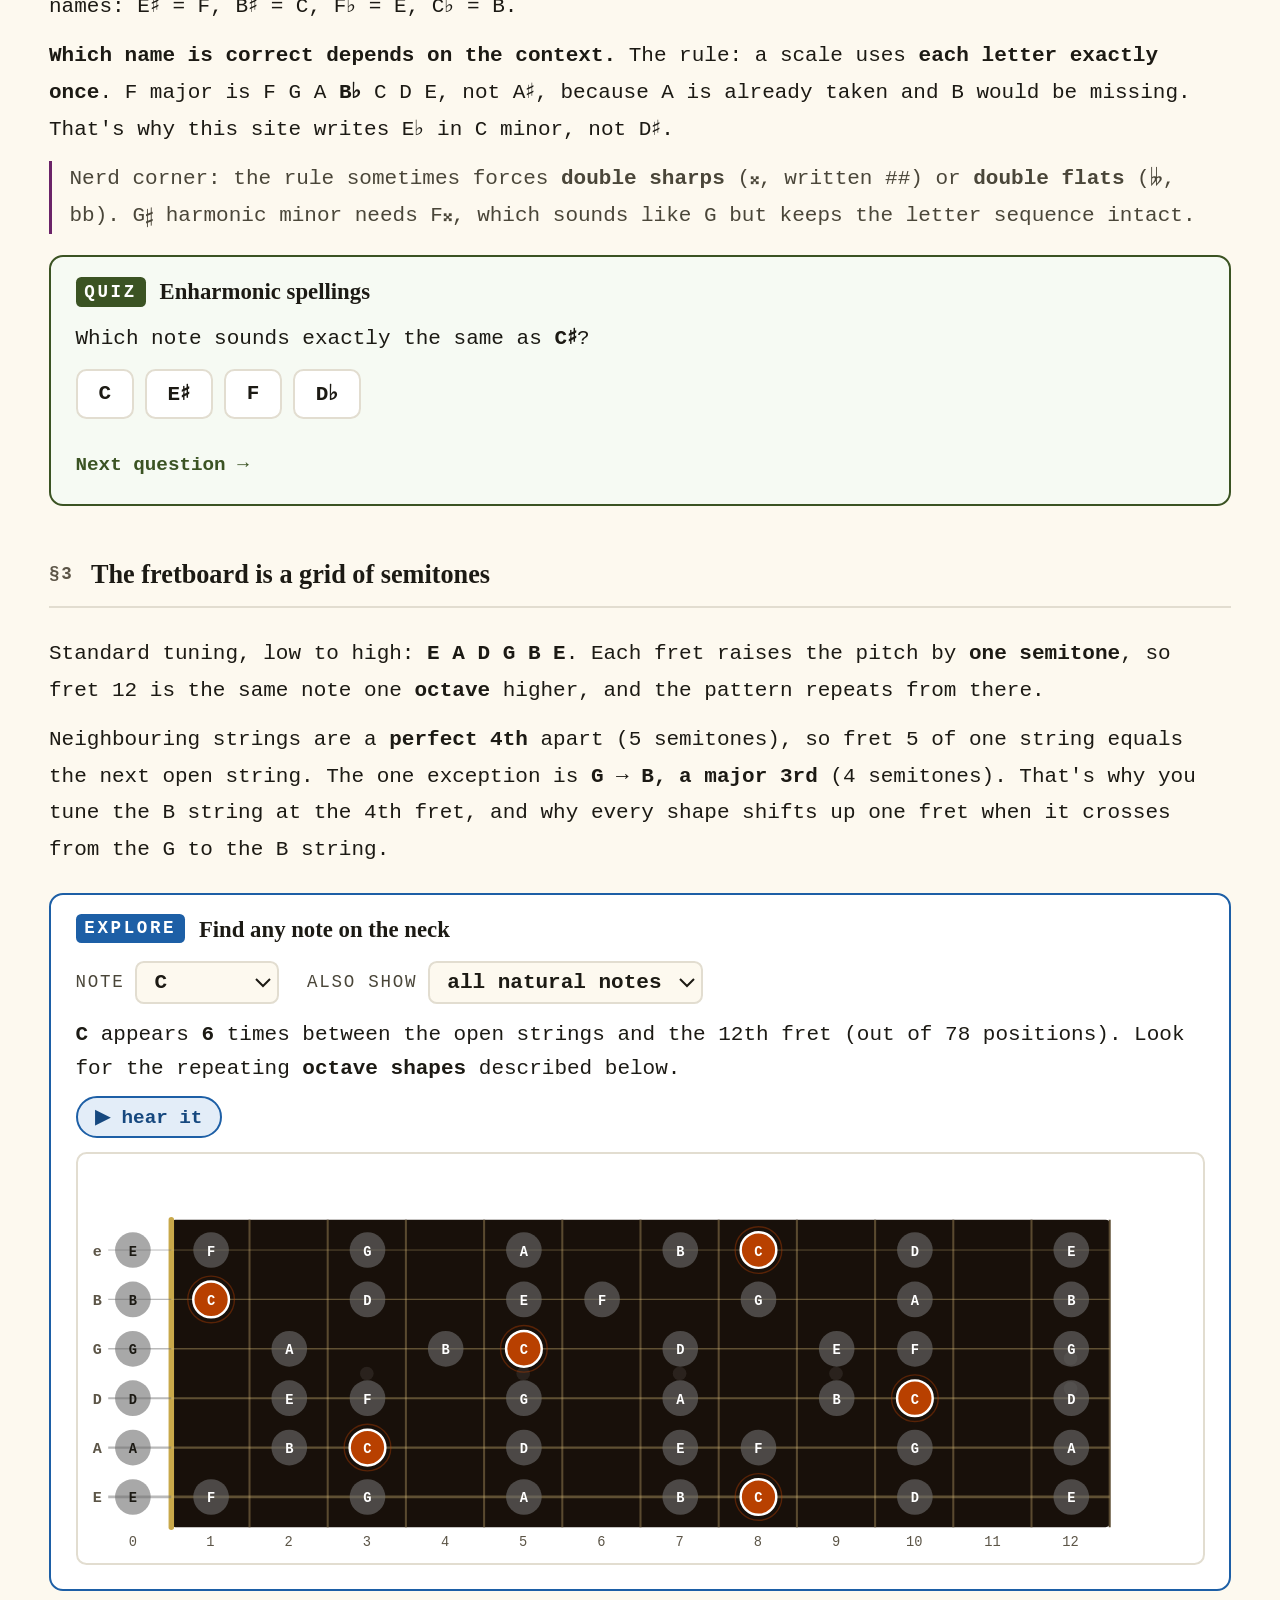
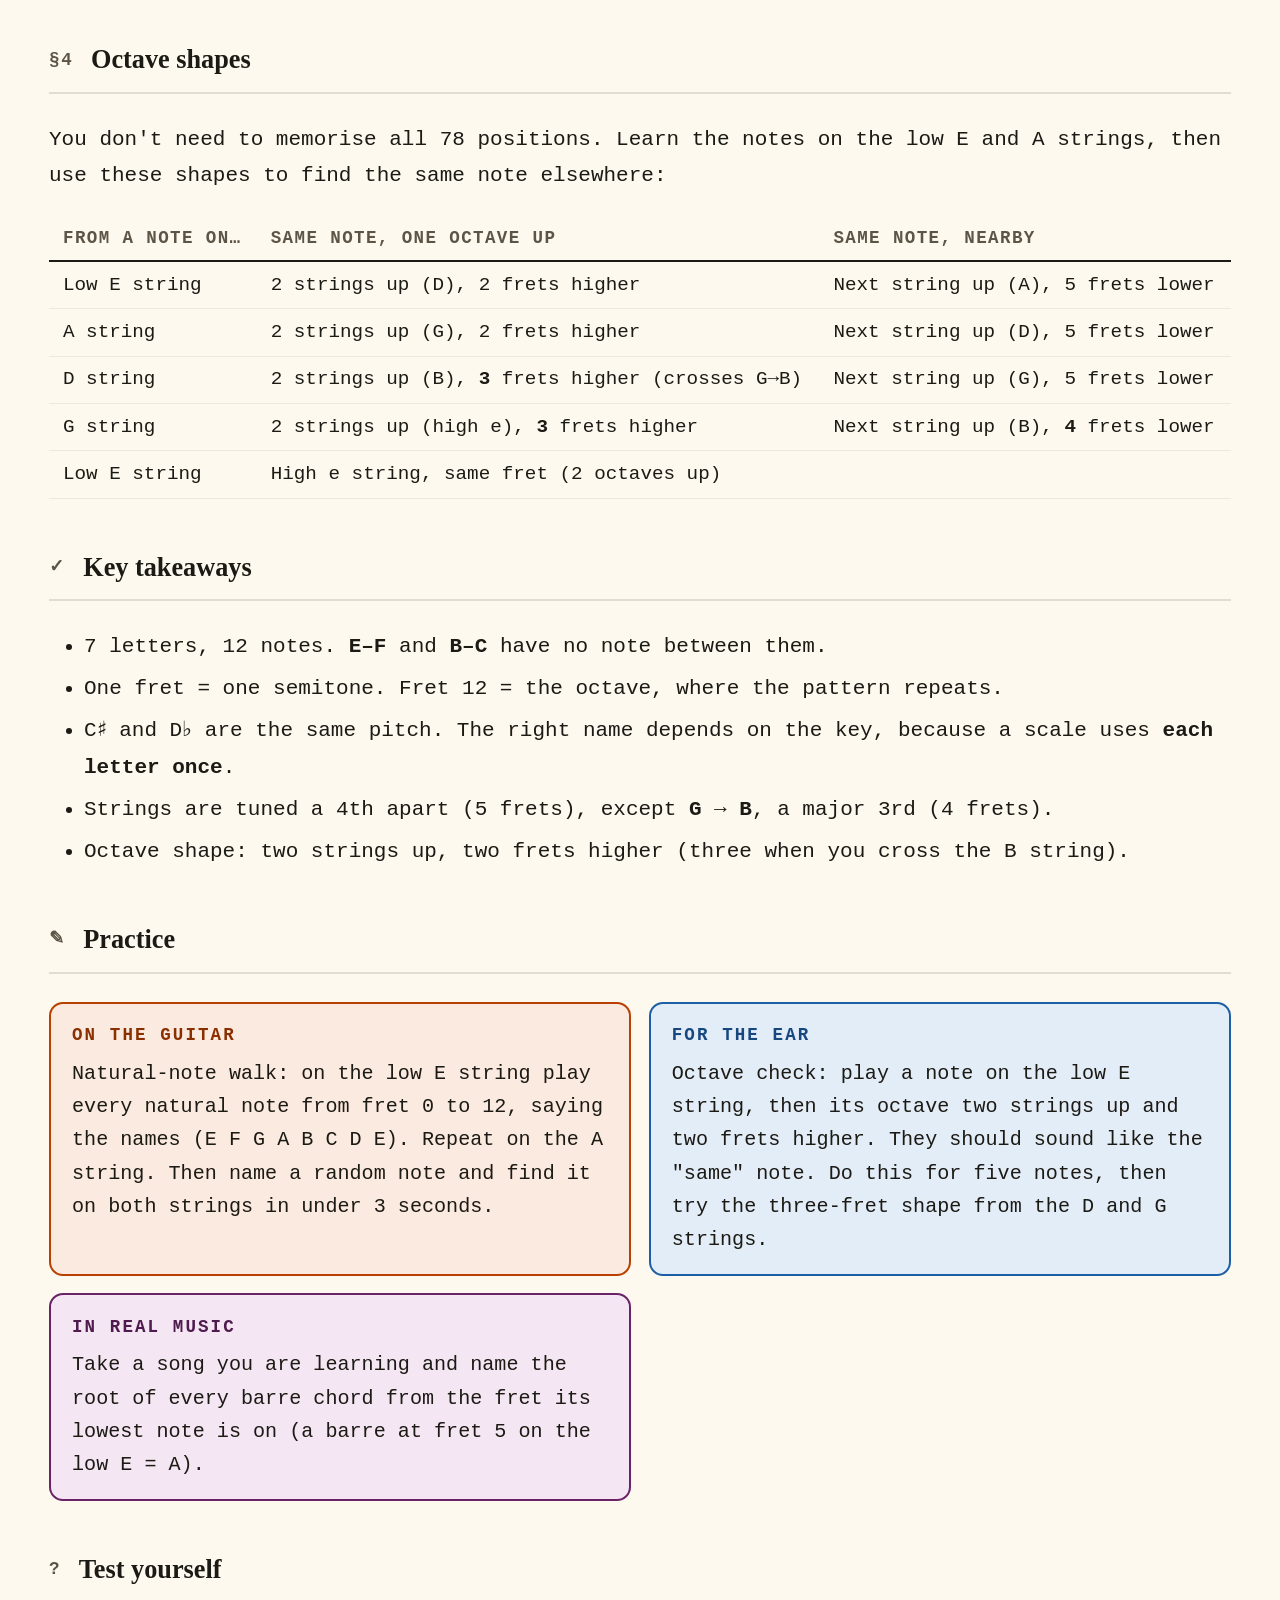
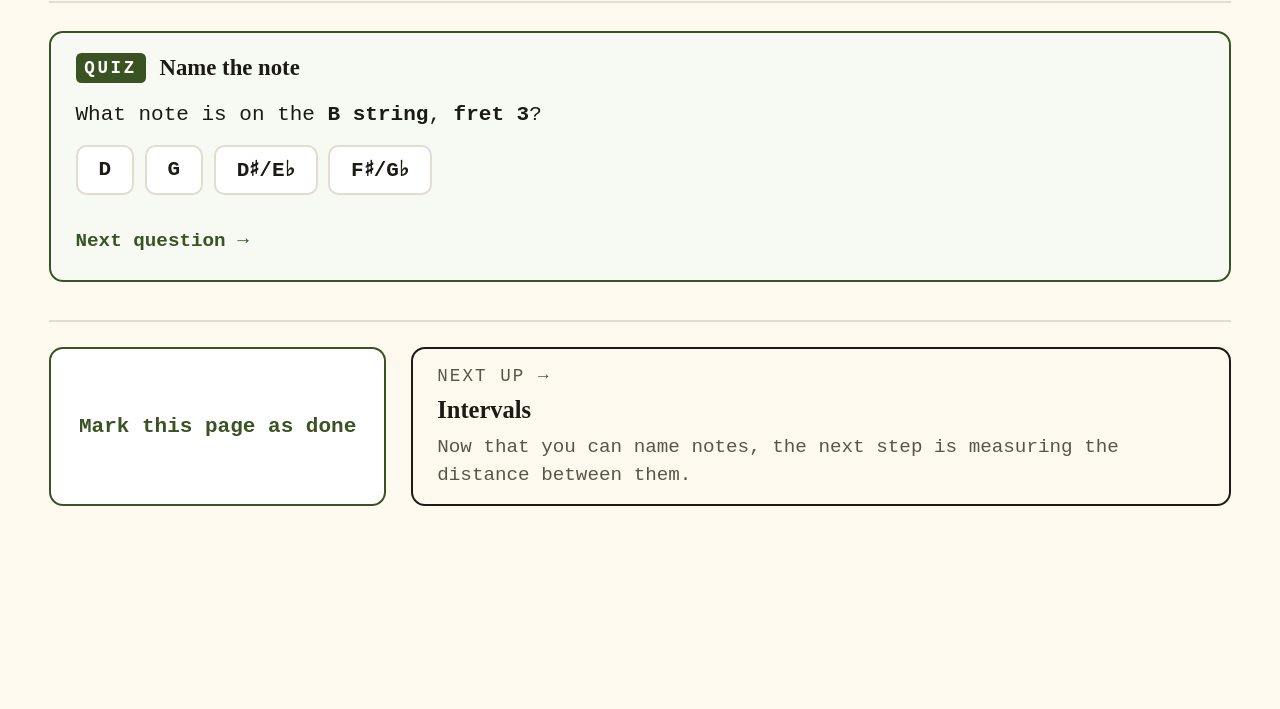
==== commit 22127b41: "Make sound work on phones - Declare playback audio on the first touch (navigator.audioSession on   S" ====
--- a/index.html
+++ b/index.html
@@ -5,7 +5,7 @@
 <meta name="viewport" content="width=device-width,initial-scale=1">
 <title>Tom's Fretboard Atlas</title>
 <!-- Bump ?v= on every change so browsers don't mix cached and new files -->
-<link rel="stylesheet" href="styles.css?v=14">
+<link rel="stylesheet" href="styles.css?v=15">
 </head>
 <body>
 <header class="site-header">
@@ -18,17 +18,17 @@
 </header>
 <div class="page" id="content"></div>
 
-<script src="data.js?v=14"></script>
-<script src="theory.js?v=14"></script>
-<script src="learn.js?v=14"></script>
-<script src="engine.js?v=14"></script>
-<script src="audio.js?v=14"></script>
-<script src="ui.js?v=14"></script>
-<script src="guide.js?v=14"></script>
-<script src="pages-foundations.js?v=14"></script>
-<script src="pages-scales.js?v=14"></script>
-<script src="pages-chords.js?v=14"></script>
-<script src="review.js?v=14"></script>
-<script src="app.js?v=14"></script>
+<script src="data.js?v=15"></script>
+<script src="theory.js?v=15"></script>
+<script src="learn.js?v=15"></script>
+<script src="engine.js?v=15"></script>
+<script src="audio.js?v=15"></script>
+<script src="ui.js?v=15"></script>
+<script src="guide.js?v=15"></script>
+<script src="pages-foundations.js?v=15"></script>
+<script src="pages-scales.js?v=15"></script>
+<script src="pages-chords.js?v=15"></script>
+<script src="review.js?v=15"></script>
+<script src="app.js?v=15"></script>
 </body>
 </html>
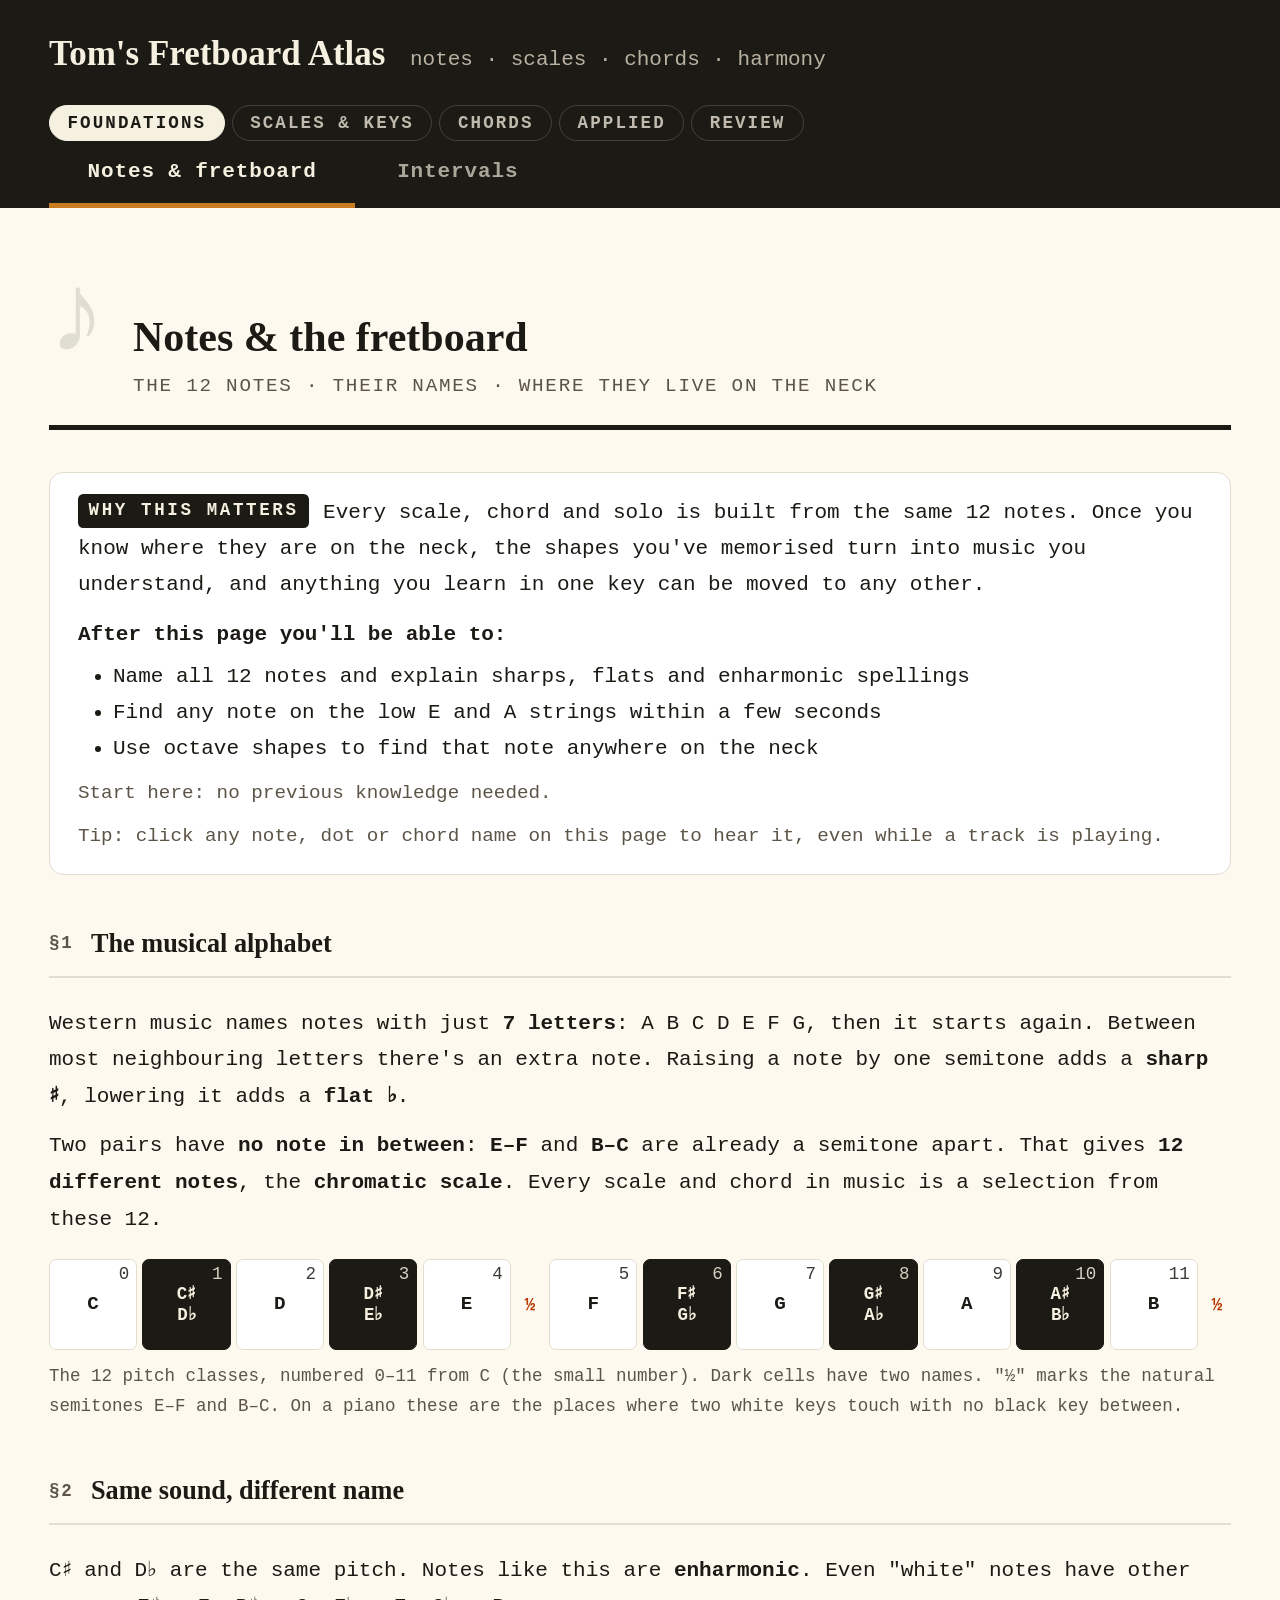
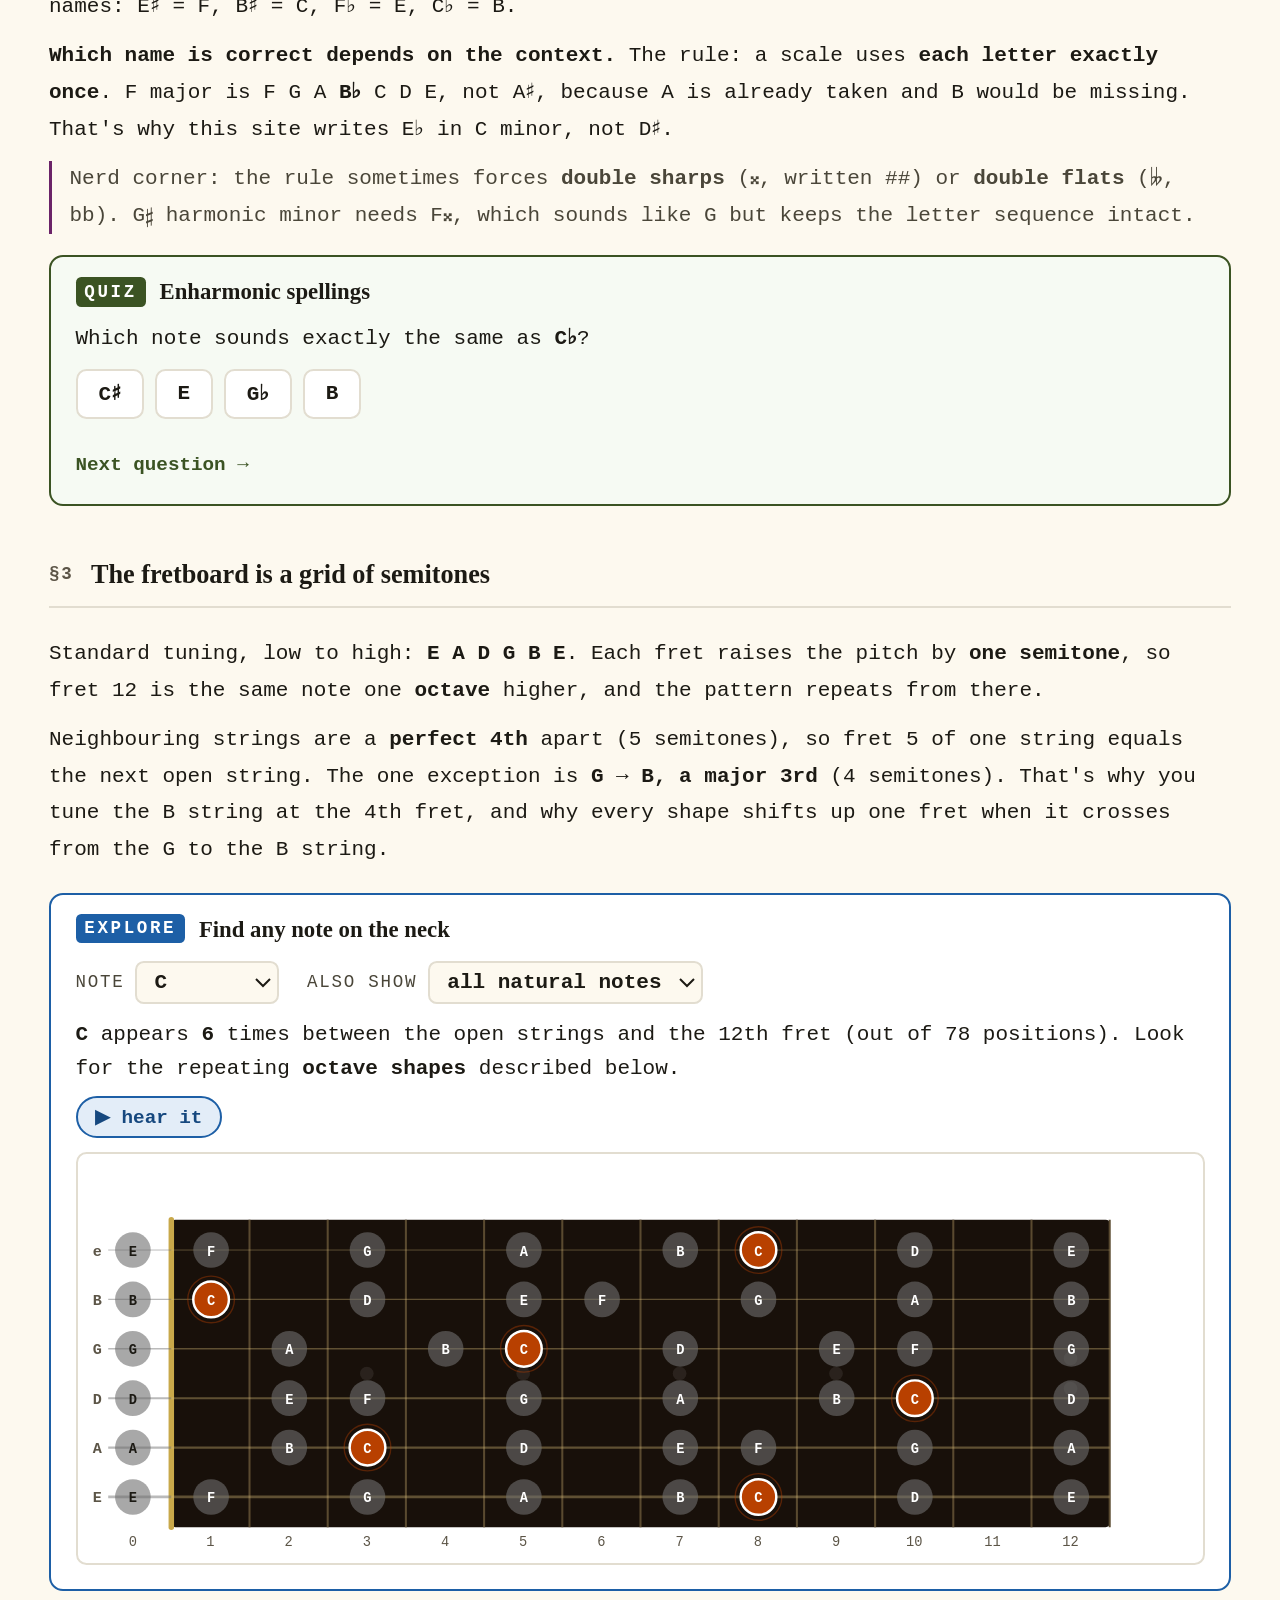
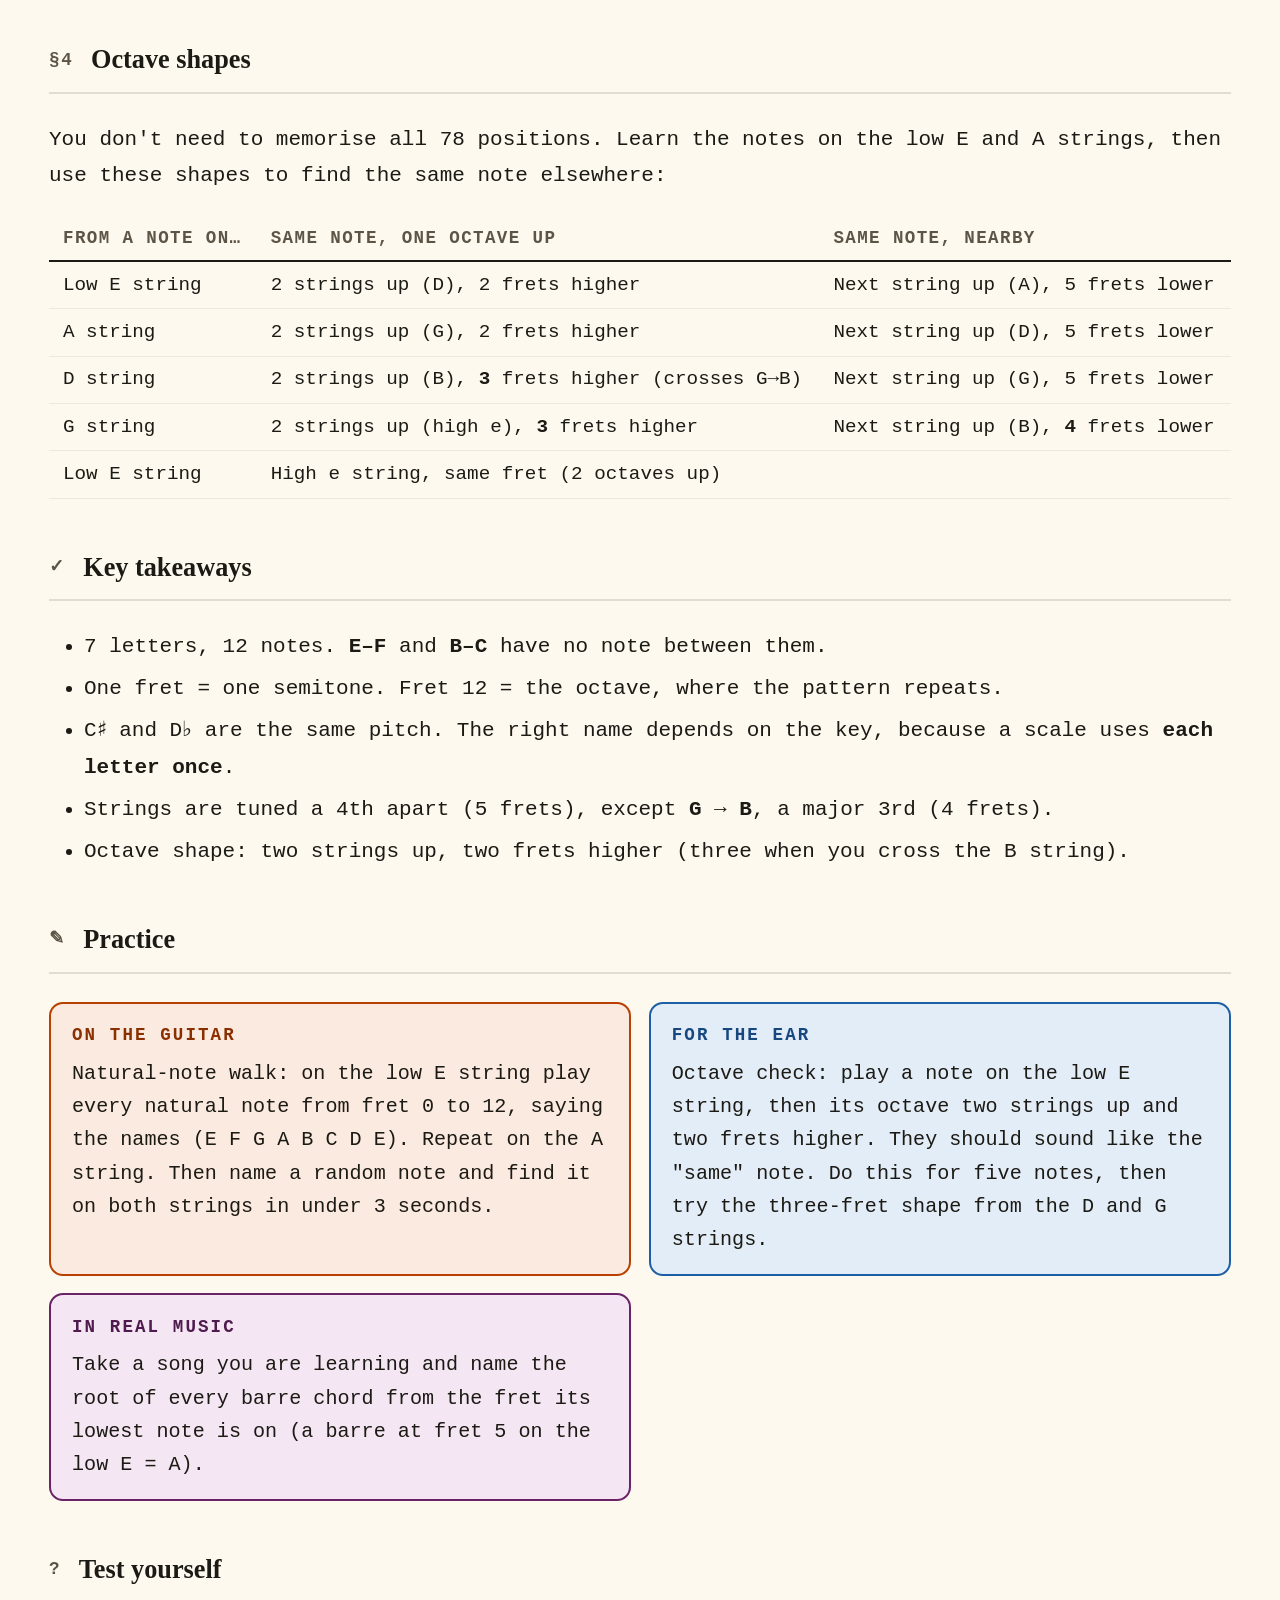
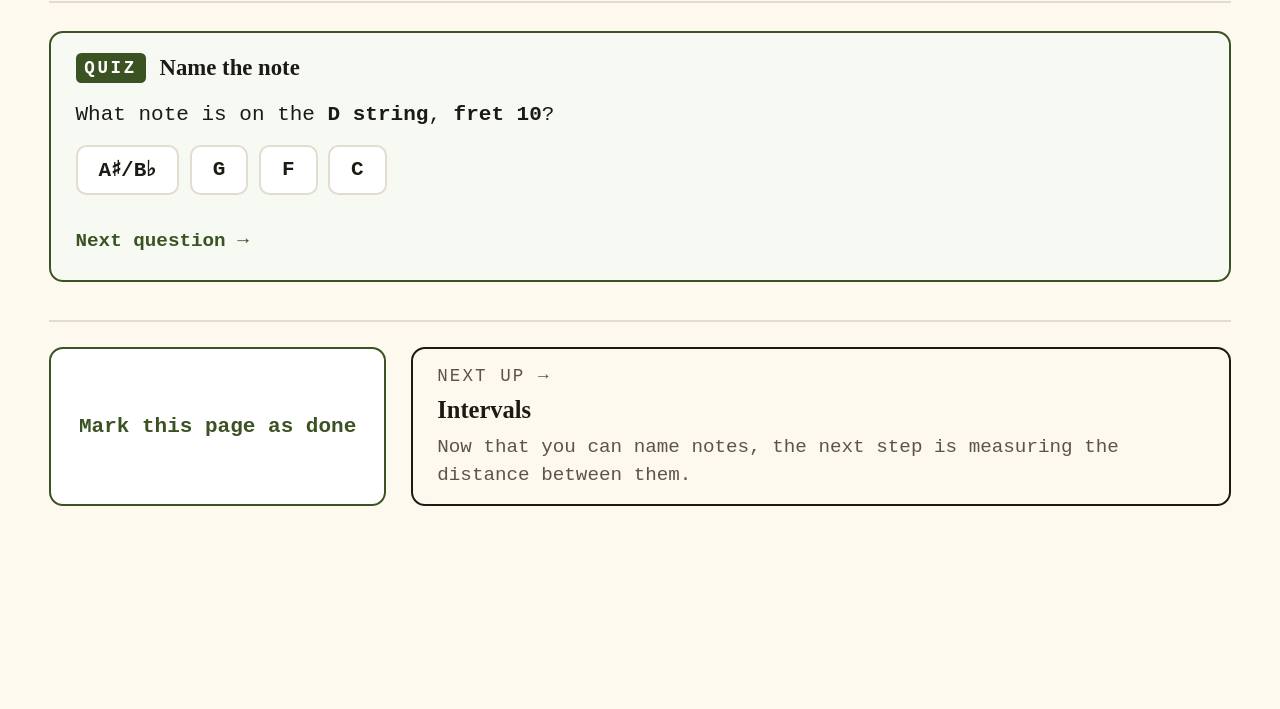
==== commit 77ab7176: "Show the scale-run highlight on phones Safari (all iPhone browsers) doesn't render CSS filters on SV" ====
--- a/index.html
+++ b/index.html
@@ -5,7 +5,7 @@
 <meta name="viewport" content="width=device-width,initial-scale=1">
 <title>Tom's Fretboard Atlas</title>
 <!-- Bump ?v= on every change so browsers don't mix cached and new files -->
-<link rel="stylesheet" href="styles.css?v=15">
+<link rel="stylesheet" href="styles.css?v=16">
 </head>
 <body>
 <header class="site-header">
@@ -18,17 +18,17 @@
 </header>
 <div class="page" id="content"></div>
 
-<script src="data.js?v=15"></script>
-<script src="theory.js?v=15"></script>
-<script src="learn.js?v=15"></script>
-<script src="engine.js?v=15"></script>
-<script src="audio.js?v=15"></script>
-<script src="ui.js?v=15"></script>
-<script src="guide.js?v=15"></script>
-<script src="pages-foundations.js?v=15"></script>
-<script src="pages-scales.js?v=15"></script>
-<script src="pages-chords.js?v=15"></script>
-<script src="review.js?v=15"></script>
-<script src="app.js?v=15"></script>
+<script src="data.js?v=16"></script>
+<script src="theory.js?v=16"></script>
+<script src="learn.js?v=16"></script>
+<script src="engine.js?v=16"></script>
+<script src="audio.js?v=16"></script>
+<script src="ui.js?v=16"></script>
+<script src="guide.js?v=16"></script>
+<script src="pages-foundations.js?v=16"></script>
+<script src="pages-scales.js?v=16"></script>
+<script src="pages-chords.js?v=16"></script>
+<script src="review.js?v=16"></script>
+<script src="app.js?v=16"></script>
 </body>
 </html>
